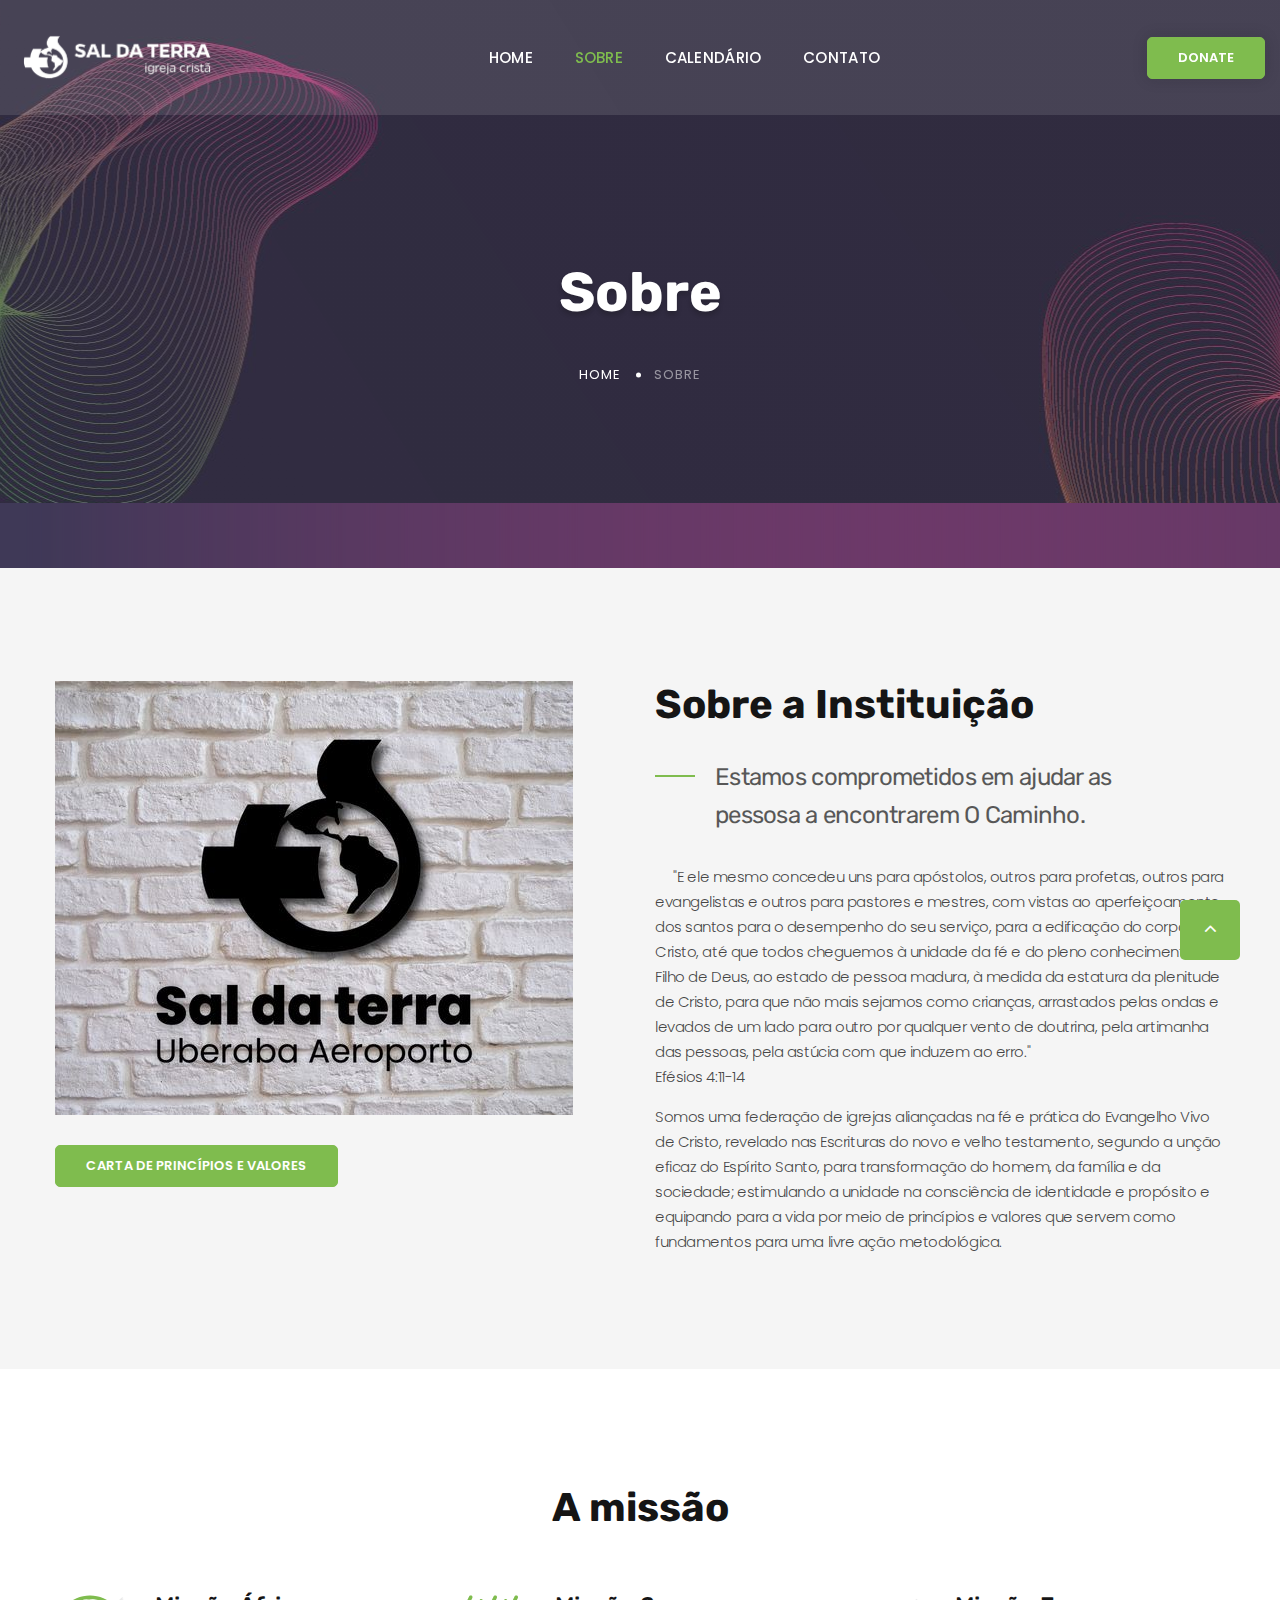
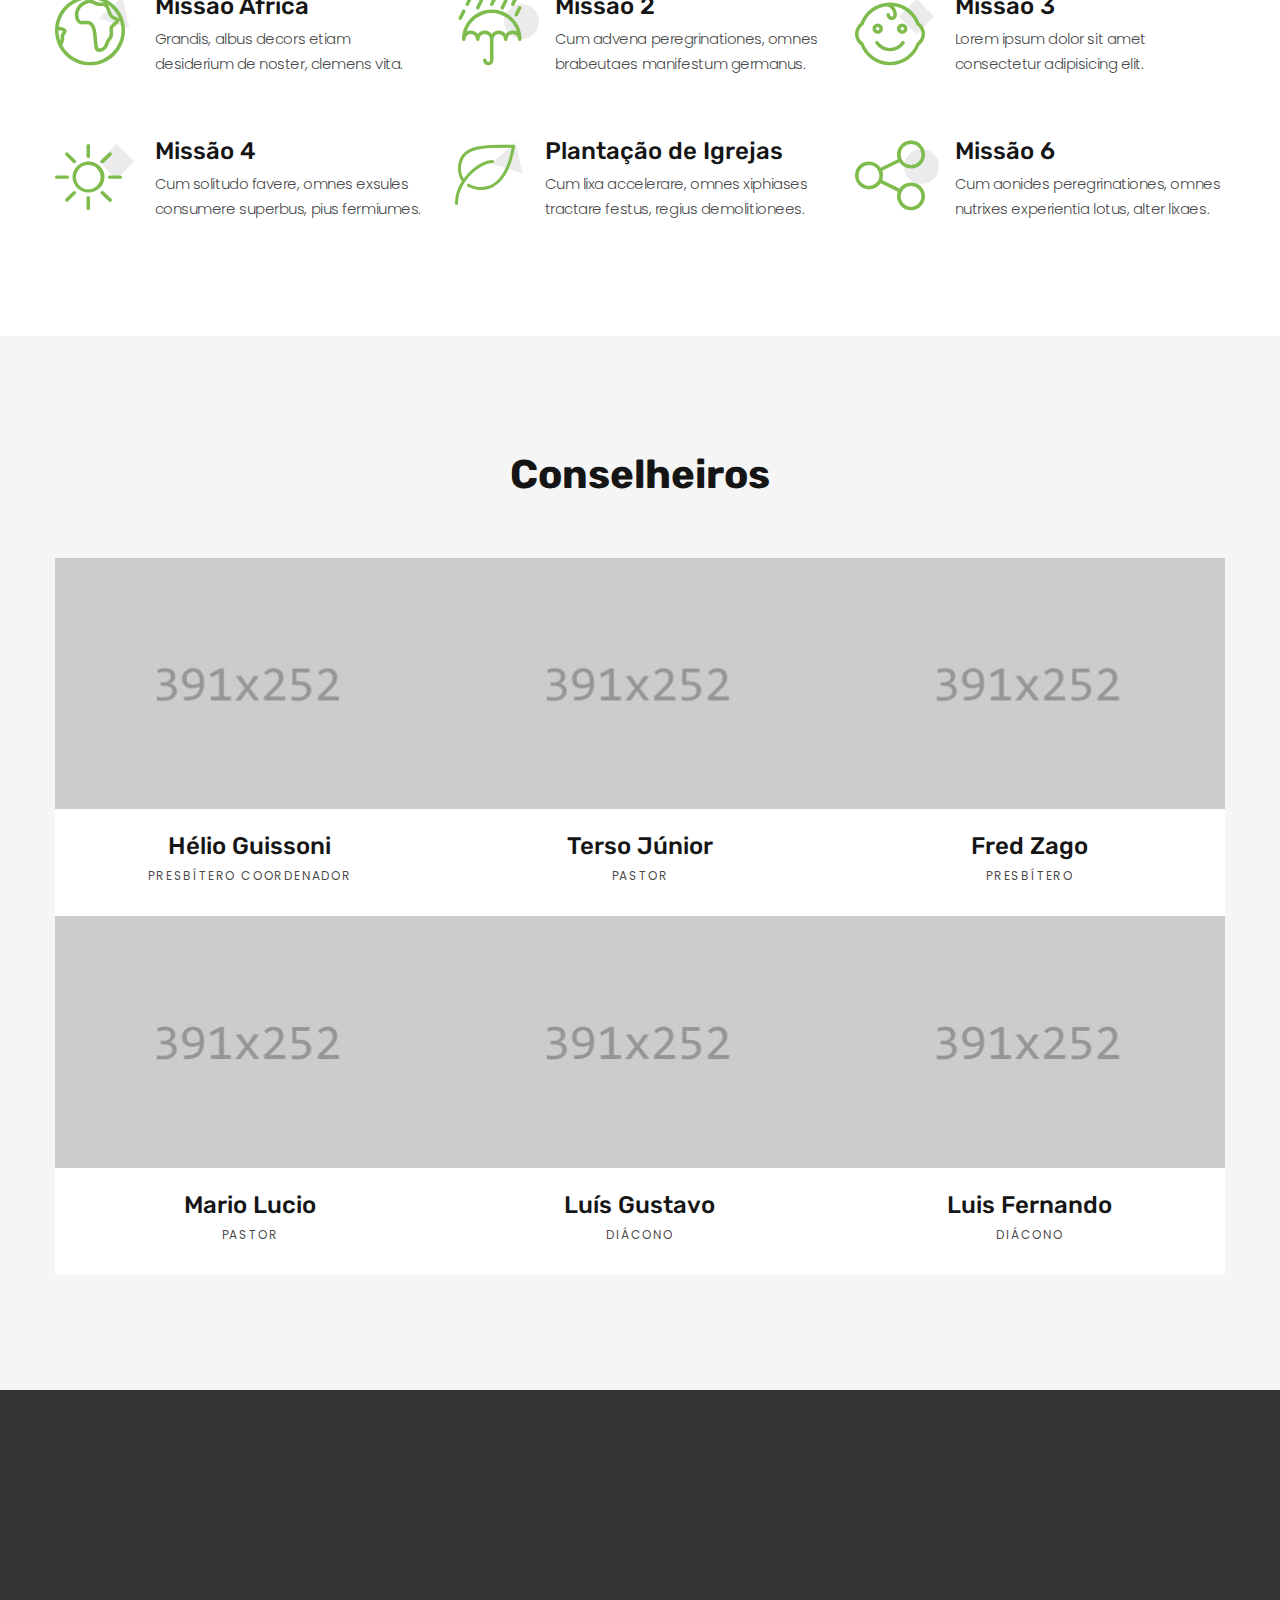
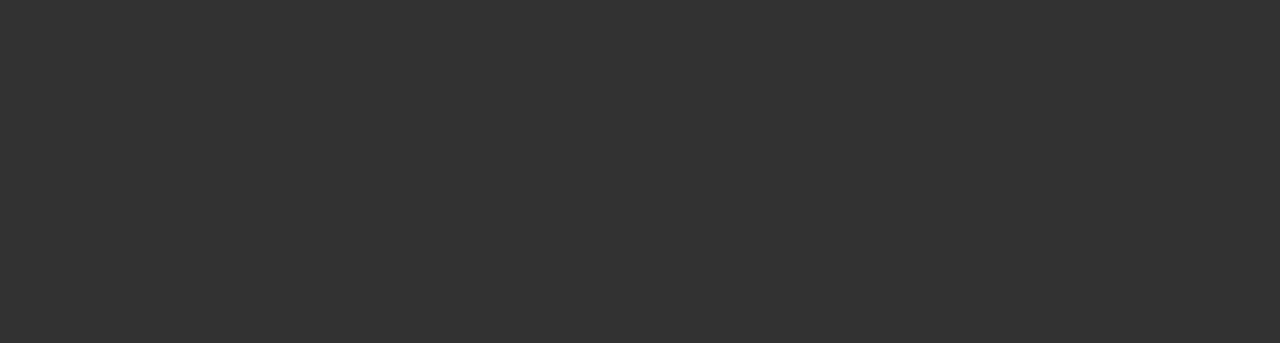
==== about-us.html @ 36009e5c "ajustes pequenos" ====
<!DOCTYPE html>
<html class="wide wow-animation" lang="en">

<head>
  <title>Sobre</title>
  <meta charset="utf-8">
  <meta name="viewport" content="width=device-width, height=device-height, initial-scale=1.0">
  <meta http-equiv="X-UA-Compatible" content="IE=edge">
  <link rel="icon" href="images/favicon.png" type="image/x-icon">
  <link rel="stylesheet" type="text/css"
    href="//fonts.googleapis.com/css?family=Poppins:300,300i,400,500,600,700,800,900,900i%7CRoboto:400%7CRubik:100,400,700">
  <link rel="stylesheet" href="css/bootstrap.css">
  <link rel="stylesheet" href="css/fonts.css">
  <link rel="stylesheet" href="css/style.css">
  <style>
    .ie-panel {
      display: none;
      background: #212121;
      padding: 10px 0;
      box-shadow: 3px 3px 5px 0 rgba(0, 0, 0, .3);
      clear: both;
      text-align: center;
      position: relative;
      z-index: 1;
    }

    html.ie-10 .ie-panel,
    html.lt-ie-10 .ie-panel {
      display: block;
    }
  </style>
</head>

<body>
  <div class="ie-panel"><a href="http://windows.microsoft.com/en-US/internet-explorer/"><img
        src="images/ie8-panel/warning_bar_0000_us.jpg" height="42" width="820"
        alt="You are using an outdated browser. For a faster, safer browsing experience, upgrade for free today."></a>
  </div>
  <div class="preloader">
    <div class="preloader-body">
      <div class="cssload-container">
        <div class="cssload-speeding-wheel"></div>
      </div>
      <p>Loading...</p>
    </div>
  </div>
  <div class="page">
    <!-- Page Header-->
    <header class="section page-header">
      <!-- RD Navbar-->
      <div class="rd-navbar-wrap">
        <nav class="rd-navbar rd-navbar-classic" data-layout="rd-navbar-fixed" data-sm-layout="rd-navbar-fixed"
          data-md-layout="rd-navbar-fixed" data-md-device-layout="rd-navbar-fixed" data-lg-layout="rd-navbar-static"
          data-lg-device-layout="rd-navbar-static" data-xl-layout="rd-navbar-static"
          data-xl-device-layout="rd-navbar-static" data-xxl-layout="rd-navbar-static"
          data-xxl-device-layout="rd-navbar-static" data-lg-stick-up-offset="46px" data-xl-stick-up-offset="46px"
          data-xxl-stick-up-offset="46px" data-lg-stick-up="true" data-xl-stick-up="true" data-xxl-stick-up="true">
          <div class="rd-navbar-main-outer">
            <div class="rd-navbar-main">
              <!-- RD Navbar Panel-->
              <div class="rd-navbar-panel">
                <!-- RD Navbar Toggle-->
                <button class="rd-navbar-toggle" data-rd-navbar-toggle=".rd-navbar-nav-wrap"><span></span></button>
                <!-- RD Navbar Brand-->
                <div class="rd-navbar-brand"><a href="index.html"><img class="brand-logo-light"
                      src="images/logo-inverse-415x103.png" alt="" width="207" height="51" /></a></div>
              </div>
              <div class="rd-navbar-main-element">
                <div class="rd-navbar-nav-wrap">
                  <!-- RD Navbar Nav-->
                  <ul class="rd-navbar-nav">
                    <li class="rd-nav-item"><a class="rd-nav-link" href="index.html">Home</a>
                    </li>
                    <li class="rd-nav-item active"><a class="rd-nav-link" href="about-us.html">Sobre</a>
                    </li>
                    <li class="rd-nav-item"><a class="rd-nav-link" href="calendario.html">Calendário</a>
                    </li>
                    <li class="rd-nav-item"><a class="rd-nav-link" href="contacts.html">Contato</a>
                    </li>
                  </ul><a class="button button-primary button-sm" href="#">Donate</a>
                </div>
              </div><a class="button button-primary button-sm" href="#">Donate</a>
            </div>
          </div>
        </nav>
      </div>
    </header>
    <section class="parallax-container" data-parallax-img="images/bg-breadcrumbs-about.jpg">
      <div class="parallax-content breadcrumbs-custom context-dark">
        <div class="container">
          <div class="row justify-content-center">
            <div class="col-12 col-lg-9">
              <h2 class="breadcrumbs-custom-title">Sobre</h2>
              <ul class="breadcrumbs-custom-path">
                <li><a href="index.html">Home</a></li>
                <li class="active">Sobre</li>
              </ul>
            </div>
          </div>
        </div>
      </div>
    </section>
    <section class="section section-lg bg-gray-1 bg-gray-1-decor">
      <div class="container">
        <div class="row row-50">
          <div class="col-lg-6 pr-xl-5"><img src="images/about-us-1-518x430.jpg" alt="" width="518" height="430" />

            <a class="button button-primary button-sm" href="https://saldaterra.org.br/wp-content/uploads/2018/01/CPV_2012-1.pdf" target="_blank">Carta de Princípios e Valores</a>

          </div>
          <div class="col-lg-6">
            <h3>Sobre a Instituição</h3>
            <div class="text-with-divider">
              <div class="divider"></div>
              <h4 class="text-opacity-70">Estamos comprometidos em ajudar as pessosa a encontrarem O Caminho.</h4>
            </div>
            <p>&nbsp;&nbsp;&nbsp;&nbsp;&nbsp;"E ele mesmo concedeu uns para apóstolos, outros para profetas, outros para evangelistas e outros para
              pastores e mestres,
              com vistas ao aperfeiçoamento dos santos para o desempenho do seu serviço, para a edificação do corpo de
              Cristo,
              até que todos cheguemos à unidade da fé e do pleno conhecimento do Filho de Deus, ao estado de pessoa
              madura, à medida da estatura da plenitude de Cristo,
              para que não mais sejamos como crianças, arrastados pelas ondas e levados de um lado para outro por
              qualquer vento de doutrina, pela artimanha das pessoas, pela astúcia com que induzem ao erro."
              <br> Efésios 4:11-14
            </p>

            <p>Somos uma federação de igrejas aliançadas na fé e prática do Evangelho Vivo de Cristo, revelado nas
              Escrituras do novo e velho testamento, segundo a unção eficaz do Espírito Santo, para transformação do
              homem, da família e da sociedade; estimulando a unidade na consciência de identidade e propósito e
              equipando para a vida por meio de princípios e valores que servem como fundamentos para uma livre ação
              metodológica.</p>
          </div>
        </div>
      </div>
    </section>
    <section class="section section-lg bg-default">
      <div class="container">
        <h3 class="text-center">A missão</h3>
        <div class="row row-30 row-md-40 row-xl-60">
          <div class="col-md-6 col-lg-4">
            <div class="box-icon-modern">
              <div class="box-icon-inner decorate-triangle"><span class="icon-xl linearicons-earth icon-primary"></span>
              </div>
              <div class="box-icon-caption">
                <h4><a href="#">Missão África</a></h4>
                <p>Grandis, albus decors etiam desiderium de noster, clemens vita.</p>
              </div>
            </div>
          </div>
          <div class="col-md-6 col-lg-4">
            <div class="box-icon-modern">
              <div class="box-icon-inner decorate-circle"><span
                  class="icon-xl linearicons-umbrella2 icon-primary"></span></div>
              <div class="box-icon-caption">
                <h4><a href="#">Missão 2</a></h4>
                <p>Cum advena peregrinationes, omnes brabeutaes manifestum germanus.</p>
              </div>
            </div>
          </div>
          <div class="col-md-6 col-lg-4">
            <div class="box-icon-modern">
              <div class="box-icon-inner decorate-rectangle"><span
                  class="icon-xl linearicons-baby2 icon-primary"></span></div>
              <div class="box-icon-caption">
                <h4><a href="#">Missão 3</a></h4>
                <p>Lorem ipsum dolor sit amet consectetur adipisicing elit.</p>
              </div>
            </div>
          </div>
          <div class="col-md-6 col-lg-4">
            <div class="box-icon-modern">
              <div class="box-icon-inner decorate-rectangle"><span class="icon-xl linearicons-sun icon-primary"></span>
              </div>
              <div class="box-icon-caption">
                <h4><a href="#">Missão 4</a></h4>
                <p>Cum solitudo favere, omnes exsules consumere superbus, pius fermiumes.</p>
              </div>
            </div>
          </div>
          <div class="col-md-6 col-lg-4">
            <div class="box-icon-modern">
              <div class="box-icon-inner decorate-triangle"><span
                  class="icon-xl linearicons-leaf icon-primary icon-xl-min"></span></div>
              <div class="box-icon-caption">
                <h4><a href="#">Plantação de Igrejas</a></h4>
                <p>Cum lixa accelerare, omnes xiphiases tractare festus, regius demolitionees.</p>
              </div>
            </div>
          </div>
          <div class="col-md-6 col-lg-4">
            <div class="box-icon-modern">
              <div class="box-icon-inner decorate-circle"><span class="icon-xl linearicons-share2 icon-primary"></span>
              </div>
              <div class="box-icon-caption">
                <h4><a href="#">Missão 6</a></h4>
                <p>Cum aonides peregrinationes, omnes nutrixes experientia lotus, alter lixaes.</p>
              </div>
            </div>
          </div>
        </div>
      </div>
    </section>
    <section class="section section-lg bg-gray-1">
      <div class="container">
        <h3 class="text-center">Conselheiros</h3>
        <div class="row no-gutters">
          <div class="col-md-6 col-lg-4">
            <div class="team-classic">
              <div class="team-classic-figure"><img src="images/team-classic-1-390x252.jpg" alt="" width="390"
                  height="252" />
                <ul class="team-classic-soc-list">
                  <li><a class="icon icon-md fa-facebook" href="#"></a></li>
                  <li><a class="icon icon-md fa-instagram" href="#"></a></li>
                  <li><a class="icon icon-md fa-twitter" href="#"></a></li>
                </ul>
              </div>
              <div class="team-classic-caption">
                <h4><a class="team-name" href="#">Hélio Guissoni</a></h4>
                <p>Presbítero Coordenador</p>
              </div>
            </div>
          </div>
          <div class="col-md-6 col-lg-4">
            <div class="team-classic">
              <div class="team-classic-figure"><img src="images/team-classic-2-390x252.jpg" alt="" width="390"
                  height="252" />
                <ul class="team-classic-soc-list">
                  <li><a class="icon icon-md fa-facebook" href="#"></a></li>
                  <li><a class="icon icon-md fa-instagram" href="#"></a></li>
                  <li><a class="icon icon-md fa-twitter" href="#"></a></li>
                </ul>
              </div>
              <div class="team-classic-caption">
                <h4><a class="team-name" href="#">Terso Júnior</a></h4>
                <p>Pastor</p>
              </div>
            </div>
          </div>
          <div class="col-md-6 col-lg-4">
            <div class="team-classic">
              <div class="team-classic-figure"><img src="images/team-classic-3-390x252.jpg" alt="" width="390"
                  height="252" />
                <ul class="team-classic-soc-list">
                  <li><a class="icon icon-md fa-facebook" href="#"></a></li>
                  <li><a class="icon icon-md fa-instagram" href="#"></a></li>
                  <li><a class="icon icon-md fa-twitter" href="#"></a></li>
                </ul>
              </div>
              <div class="team-classic-caption">
                <h4><a class="team-name" href="#">Fred Zago</a></h4>
                <p>Presbítero</p>
              </div>
            </div>
          </div>
          <div class="col-md-6 col-lg-4">
            <div class="team-classic">
              <div class="team-classic-figure"><img src="images/team-classic-4-390x252.jpg" alt="" width="390"
                  height="252" />
                <ul class="team-classic-soc-list">
                  <li><a class="icon icon-md fa-facebook" href="#"></a></li>
                  <li><a class="icon icon-md fa-instagram" href="#"></a></li>
                  <li><a class="icon icon-md fa-twitter" href="#"></a></li>
                </ul>
              </div>
              <div class="team-classic-caption">
                <h4><a class="team-name" href="#">Mario Lucio</a></h4>
                <p>Pastor</p>
              </div>
            </div>
          </div>
          <div class="col-md-6 col-lg-4">
            <div class="team-classic">
              <div class="team-classic-figure"><img src="images/team-classic-5-390x252.jpg" alt="" width="390"
                  height="252" />
                <ul class="team-classic-soc-list">
                  <li><a class="icon icon-md fa-facebook" href="#"></a></li>
                  <li><a class="icon icon-md fa-instagram" href="#"></a></li>
                  <li><a class="icon icon-md fa-twitter" href="#"></a></li>
                </ul>
              </div>
              <div class="team-classic-caption">
                <h4><a class="team-name" href="#">Luís Gustavo</a></h4>
                <p>Diácono</p>
              </div>
            </div>
          </div>
          <div class="col-md-6 col-lg-4">
            <div class="team-classic">
              <div class="team-classic-figure"><img src="images/team-classic-6-390x252.jpg" alt="" width="390"
                  height="252" />
                <ul class="team-classic-soc-list">
                  <li><a class="icon icon-md fa-facebook" href="#"></a></li>
                  <li><a class="icon icon-md fa-instagram" href="#"></a></li>
                  <li><a class="icon icon-md fa-twitter" href="#"></a></li>
                </ul>
              </div>
              <div class="team-classic-caption">
                <h4><a class="team-name" href="#">Luis Fernando</a></h4>
                <p>Diácono</p>
              </div>
            </div>
          </div>
        </div>
      </div>
    </section>
    <footer class="section footer-minimal context-dark">
      <div class="container wow-outer">
        <div class="wow fadeIn">
          <div class="row row-50 row-lg-60">
            <div class="col-12"><a href="index.html"><img src="images/logo-inverse-415x103.png" alt="" width="207"
                  height="51" /></a></div>
            <div class="col-12">
              <ul class="footer-minimal-nav">
                <li><a href="about-us.html">Sobre</a></li>
                <li><a href="https://saldaterra.org.br/" target="_blank">Ministério</a></li>
                <li><a href="#">Fotos</a></li>
                <li><a href="#">Calendário</a></li>
                <li><a href="contacts.html">Contato</a></li>
              </ul>
            </div>
            <div class="col-12">
              <ul class="social-list">
                <li><a class="icon icon-sm icon-circle icon-circle-md icon-bg-white fa-facebook" href="https://www.facebook.com/saldaterra.uberaba" target="_blank"></a></li>
                <li><a class="icon icon-sm icon-circle icon-circle-md icon-bg-white fa-instagram" href="https://www.instagram.com/saldaterrauberabaaeroporto/" target="_blank"></a></li>
                <li class="social-list-1"><a class="icon icon-sm icon-circle icon-circle-md icon-bg-white fa-twitter" href="#"></a></li>
                <li><a class="icon icon-sm icon-circle icon-circle-md icon-bg-white fa-youtube-play" href="https://www.youtube.com/@ConhecasuaBibliaConhecasuaFe" target="_blank"></a></li>
                <li class="social-list-1"><a class="icon icon-sm icon-circle icon-circle-md icon-bg-white fa-pinterest-p" href="#"></a></li>
              </ul>
            </div>
          </div>
          <p class="rights"><span>&copy;&nbsp;</span><span
              class="copyright-year"></span><span>&nbsp;</span><span>Helper</span><span>.&nbsp;</span><span>All Rights
              Reserved.</span><span>&nbsp;</span>Design&nbsp;by&nbsp;<a href="https://www.templatemonster.com/"
              target="_blank">Templatemonster</a></p>
        </div>
      </div>
    </footer>
  </div>
  <div class="snackbars" id="form-output-global"></div>
  <script src="js/core.min.js"></script>
  <script src="js/script.js"></script>
</body>

</html>
---- css/fonts.css ----
/*
* Fonts
*//*
* Font Awesome Icons 4.7.0
*/@font-face {	font-family: 'FontAwesome';	src: url("../fonts/fontawesome-webfont.eot?v=4.7.0");	src: url("../fonts/fontawesome-webfont.eot?#iefix&v=4.7.0") format("embedded-opentype"), url("../fonts/fontawesome-webfont.woff2?v=4.7.0") format("woff2"), url("../fonts/fontawesome-webfont.woff?v=4.7.0") format("woff"), url("../fonts/fontawesome-webfont.ttf?v=4.7.0") format("truetype"), url("../fonts/fontawesome-webfont.svg?v=4.7.0#fontawesomeregular") format("svg");	font-weight: normal;	font-style: normal;}.fa {	display: inline-block;	font-family: 'FontAwesome';	font-size: inherit;	text-rendering: auto;	-webkit-font-smoothing: antialiased;	-moz-osx-font-smoothing: grayscale;}[class*='fa-']:before {	font-weight: 400;	font-family: 'FontAwesome';}/* makes the font 33% larger relative to the icon container */.fa-lg {	font-size: 1.33333333em;	line-height: 0.75em;	vertical-align: -15%;}.fa-2x {	font-size: 2em;}.fa-3x {	font-size: 3em;}.fa-4x {	font-size: 4em;}.fa-5x {	font-size: 5em;}.fa-fw {	width: 1.28571429em;	text-align: center;}.fa-ul {	padding-left: 0;	margin-left: 2.14285714em;	list-style-type: none;}.fa-ul > li {	position: relative;}.fa-li {	position: absolute;	left: -2.14285714em;	width: 2.14285714em;	top: 0.14285714em;	text-align: center;}.fa-li.fa-lg {	left: -1.85714286em;}.fa-border {	padding: .2em .25em .15em;	border: solid 0.08em #eeeeee;	border-radius: .1em;}.fa-pull-left {	float: left;}.fa-pull-right {	float: right;}.fa.fa-pull-left {	margin-right: .3em;}.fa.fa-pull-right {	margin-left: .3em;}/* Deprecated as of 4.4.0 */.pull-right {	float: right;}.pull-left {	float: left;}.fa.pull-left {	margin-right: .3em;}.fa.pull-right {	margin-left: .3em;}.fa-spin {	-webkit-animation: fa-spin 2s infinite linear;	animation: fa-spin 2s infinite linear;}.fa-pulse {	-webkit-animation: fa-spin 1s infinite steps(8);	animation: fa-spin 1s infinite steps(8);}@-webkit-keyframes fa-spin {	0% {		-webkit-transform: rotate(0deg);		transform: rotate(0deg);	}	100% {		-webkit-transform: rotate(359deg);		transform: rotate(359deg);	}}@keyframes fa-spin {	0% {		-webkit-transform: rotate(0deg);		transform: rotate(0deg);	}	100% {		-webkit-transform: rotate(359deg);		transform: rotate(359deg);	}}.fa-rotate-90 {	-ms-filter: "progid:DXImageTransform.Microsoft.BasicImage(rotation=1)";	-webkit-transform: rotate(90deg);	-ms-transform: rotate(90deg);	transform: rotate(90deg);}.fa-rotate-180 {	-ms-filter: "progid:DXImageTransform.Microsoft.BasicImage(rotation=2)";	-webkit-transform: rotate(180deg);	-ms-transform: rotate(180deg);	transform: rotate(180deg);}.fa-rotate-270 {	-ms-filter: "progid:DXImageTransform.Microsoft.BasicImage(rotation=3)";	-webkit-transform: rotate(270deg);	-ms-transform: rotate(270deg);	transform: rotate(270deg);}.fa-flip-horizontal {	-ms-filter: "progid:DXImageTransform.Microsoft.BasicImage(rotation=0, mirror=1)";	-webkit-transform: scale(-1, 1);	-ms-transform: scale(-1, 1);	transform: scale(-1, 1);}.fa-flip-vertical {	-ms-filter: "progid:DXImageTransform.Microsoft.BasicImage(rotation=2, mirror=1)";	-webkit-transform: scale(1, -1);	-ms-transform: scale(1, -1);	transform: scale(1, -1);}:root .fa-rotate-90,:root .fa-rotate-180,:root .fa-rotate-270,:root .fa-flip-horizontal,:root .fa-flip-vertical {	filter: none;}.fa-stack {	position: relative;	display: inline-block;	width: 2em;	height: 2em;	line-height: 2em;	vertical-align: middle;}.fa-stack-1x,.fa-stack-2x {	position: absolute;	left: 0;	width: 100%;	text-align: center;}.fa-stack-1x {	line-height: inherit;}.fa-stack-2x {	font-size: 2em;}.fa-inverse {	color: #ffffff;}/* Font Awesome uses the Unicode Private Use Area (PUA) to ensure screen
   readers do not read off random characters that represent icons */.fa-glass:before {	content: "\f000";}.fa-music:before {	content: "\f001";}.fa-search:before {	content: "\f002";}.fa-envelope-o:before {	content: "\f003";}.fa-heart:before {	content: "\f004";}.fa-star:before {	content: "\f005";}.fa-star-o:before {	content: "\f006";}.fa-user:before {	content: "\f007";}.fa-film:before {	content: "\f008";}.fa-th-large:before {	content: "\f009";}.fa-th:before {	content: "\f00a";}.fa-th-list:before {	content: "\f00b";}.fa-check:before {	content: "\f00c";}.fa-remove:before,.fa-close:before,.fa-times:before {	content: "\f00d";}.fa-search-plus:before {	content: "\f00e";}.fa-search-minus:before {	content: "\f010";}.fa-power-off:before {	content: "\f011";}.fa-signal:before {	content: "\f012";}.fa-gear:before,.fa-cog:before {	content: "\f013";}.fa-trash-o:before {	content: "\f014";}.fa-home:before {	content: "\f015";}.fa-file-o:before {	content: "\f016";}.fa-clock-o:before {	content: "\f017";}.fa-road:before {	content: "\f018";}.fa-download:before {	content: "\f019";}.fa-arrow-circle-o-down:before {	content: "\f01a";}.fa-arrow-circle-o-up:before {	content: "\f01b";}.fa-inbox:before {	content: "\f01c";}.fa-play-circle-o:before {	content: "\f01d";}.fa-rotate-right:before,.fa-repeat:before {	content: "\f01e";}.fa-refresh:before {	content: "\f021";}.fa-list-alt:before {	content: "\f022";}.fa-lock:before {	content: "\f023";}.fa-flag:before {	content: "\f024";}.fa-headphones:before {	content: "\f025";}.fa-volume-off:before {	content: "\f026";}.fa-volume-down:before {	content: "\f027";}.fa-volume-up:before {	content: "\f028";}.fa-qrcode:before {	content: "\f029";}.fa-barcode:before {	content: "\f02a";}.fa-tag:before {	content: "\f02b";}.fa-tags:before {	content: "\f02c";}.fa-book:before {	content: "\f02d";}.fa-bookmark:before {	content: "\f02e";}.fa-print:before {	content: "\f02f";}.fa-camera:before {	content: "\f030";}.fa-font:before {	content: "\f031";}.fa-bold:before {	content: "\f032";}.fa-italic:before {	content: "\f033";}.fa-text-height:before {	content: "\f034";}.fa-text-width:before {	content: "\f035";}.fa-align-left:before {	content: "\f036";}.fa-align-center:before {	content: "\f037";}.fa-align-right:before {	content: "\f038";}.fa-align-justify:before {	content: "\f039";}.fa-list:before {	content: "\f03a";}.fa-dedent:before,.fa-outdent:before {	content: "\f03b";}.fa-indent:before {	content: "\f03c";}.fa-video-camera:before {	content: "\f03d";}.fa-photo:before,.fa-image:before,.fa-picture-o:before {	content: "\f03e";}.fa-pencil:before {	content: "\f040";}.fa-map-marker:before {	content: "\f041";}.fa-adjust:before {	content: "\f042";}.fa-tint:before {	content: "\f043";}.fa-edit:before,.fa-pencil-square-o:before {	content: "\f044";}.fa-share-square-o:before {	content: "\f045";}.fa-check-square-o:before {	content: "\f046";}.fa-arrows:before {	content: "\f047";}.fa-step-backward:before {	content: "\f048";}.fa-fast-backward:before {	content: "\f049";}.fa-backward:before {	content: "\f04a";}.fa-play:before {	content: "\f04b";}.fa-pause:before {	content: "\f04c";}.fa-stop:before {	content: "\f04d";}.fa-forward:before {	content: "\f04e";}.fa-fast-forward:before {	content: "\f050";}.fa-step-forward:before {	content: "\f051";}.fa-eject:before {	content: "\f052";}.fa-chevron-left:before {	content: "\f053";}.fa-chevron-right:before {	content: "\f054";}.fa-plus-circle:before {	content: "\f055";}.fa-minus-circle:before {	content: "\f056";}.fa-times-circle:before {	content: "\f057";}.fa-check-circle:before {	content: "\f058";}.fa-question-circle:before {	content: "\f059";}.fa-info-circle:before {	content: "\f05a";}.fa-crosshairs:before {	content: "\f05b";}.fa-times-circle-o:before {	content: "\f05c";}.fa-check-circle-o:before {	content: "\f05d";}.fa-ban:before {	content: "\f05e";}.fa-arrow-left:before {	content: "\f060";}.fa-arrow-right:before {	content: "\f061";}.fa-arrow-up:before {	content: "\f062";}.fa-arrow-down:before {	content: "\f063";}.fa-mail-forward:before,.fa-share:before {	content: "\f064";}.fa-expand:before {	content: "\f065";}.fa-compress:before {	content: "\f066";}.fa-plus:before {	content: "\f067";}.fa-minus:before {	content: "\f068";}.fa-asterisk:before {	content: "\f069";}.fa-exclamation-circle:before {	content: "\f06a";}.fa-gift:before {	content: "\f06b";}.fa-leaf:before {	content: "\f06c";}.fa-fire:before {	content: "\f06d";}.fa-eye:before {	content: "\f06e";}.fa-eye-slash:before {	content: "\f070";}.fa-warning:before,.fa-exclamation-triangle:before {	content: "\f071";}.fa-plane:before {	content: "\f072";}.fa-calendar:before {	content: "\f073";}.fa-random:before {	content: "\f074";}.fa-comment:before {	content: "\f075";}.fa-magnet:before {	content: "\f076";}.fa-chevron-up:before {	content: "\f077";}.fa-chevron-down:before {	content: "\f078";}.fa-retweet:before {	content: "\f079";}.fa-shopping-cart:before {	content: "\f07a";}.fa-folder:before {	content: "\f07b";}.fa-folder-open:before {	content: "\f07c";}.fa-arrows-v:before {	content: "\f07d";}.fa-arrows-h:before {	content: "\f07e";}.fa-bar-chart-o:before,.fa-bar-chart:before {	content: "\f080";}.fa-twitter-square:before {	content: "\f081";}.fa-facebook-square:before {	content: "\f082";}.fa-camera-retro:before {	content: "\f083";}.fa-key:before {	content: "\f084";}.fa-gears:before,.fa-cogs:before {	content: "\f085";}.fa-comments:before {	content: "\f086";}.fa-thumbs-o-up:before {	content: "\f087";}.fa-thumbs-o-down:before {	content: "\f088";}.fa-star-half:before {	content: "\f089";}.fa-heart-o:before {	content: "\f08a";}.fa-sign-out:before {	content: "\f08b";}.fa-linkedin-square:before {	content: "\f08c";}.fa-thumb-tack:before {	content: "\f08d";}.fa-external-link:before {	content: "\f08e";}.fa-sign-in:before {	content: "\f090";}.fa-trophy:before {	content: "\f091";}.fa-github-square:before {	content: "\f092";}.fa-upload:before {	content: "\f093";}.fa-lemon-o:before {	content: "\f094";}.fa-phone:before {	content: "\f095";}.fa-square-o:before {	content: "\f096";}.fa-bookmark-o:before {	content: "\f097";}.fa-phone-square:before {	content: "\f098";}.fa-twitter:before {	content: "\f099";}.fa-facebook-f:before,.fa-facebook:before {	content: "\f09a";}.fa-github:before {	content: "\f09b";}.fa-unlock:before {	content: "\f09c";}.fa-credit-card:before {	content: "\f09d";}.fa-feed:before,.fa-rss:before {	content: "\f09e";}.fa-hdd-o:before {	content: "\f0a0";}.fa-bullhorn:before {	content: "\f0a1";}.fa-bell:before {	content: "\f0f3";}.fa-certificate:before {	content: "\f0a3";}.fa-hand-o-right:before {	content: "\f0a4";}.fa-hand-o-left:before {	content: "\f0a5";}.fa-hand-o-up:before {	content: "\f0a6";}.fa-hand-o-down:before {	content: "\f0a7";}.fa-arrow-circle-left:before {	content: "\f0a8";}.fa-arrow-circle-right:before {	content: "\f0a9";}.fa-arrow-circle-up:before {	content: "\f0aa";}.fa-arrow-circle-down:before {	content: "\f0ab";}.fa-globe:before {	content: "\f0ac";}.fa-wrench:before {	content: "\f0ad";}.fa-tasks:before {	content: "\f0ae";}.fa-filter:before {	content: "\f0b0";}.fa-briefcase:before {	content: "\f0b1";}.fa-arrows-alt:before {	content: "\f0b2";}.fa-group:before,.fa-users:before {	content: "\f0c0";}.fa-chain:before,.fa-link:before {	content: "\f0c1";}.fa-cloud:before {	content: "\f0c2";}.fa-flask:before {	content: "\f0c3";}.fa-cut:before,.fa-scissors:before {	content: "\f0c4";}.fa-copy:before,.fa-files-o:before {	content: "\f0c5";}.fa-paperclip:before {	content: "\f0c6";}.fa-save:before,.fa-floppy-o:before {	content: "\f0c7";}.fa-square:before {	content: "\f0c8";}.fa-navicon:before,.fa-reorder:before,.fa-bars:before {	content: "\f0c9";}.fa-list-ul:before {	content: "\f0ca";}.fa-list-ol:before {	content: "\f0cb";}.fa-strikethrough:before {	content: "\f0cc";}.fa-underline:before {	content: "\f0cd";}.fa-table:before {	content: "\f0ce";}.fa-magic:before {	content: "\f0d0";}.fa-truck:before {	content: "\f0d1";}.fa-pinterest:before {	content: "\f0d2";}.fa-pinterest-square:before {	content: "\f0d3";}.fa-google-plus-square:before {	content: "\f0d4";}.fa-google-plus:before {	content: "\f0d5";}.fa-money:before {	content: "\f0d6";}.fa-caret-down:before {	content: "\f0d7";}.fa-caret-up:before {	content: "\f0d8";}.fa-caret-left:before {	content: "\f0d9";}.fa-caret-right:before {	content: "\f0da";}.fa-columns:before {	content: "\f0db";}.fa-unsorted:before,.fa-sort:before {	content: "\f0dc";}.fa-sort-down:before,.fa-sort-desc:before {	content: "\f0dd";}.fa-sort-up:before,.fa-sort-asc:before {	content: "\f0de";}.fa-envelope:before {	content: "\f0e0";}.fa-linkedin:before {	content: "\f0e1";}.fa-rotate-left:before,.fa-undo:before {	content: "\f0e2";}.fa-legal:before,.fa-gavel:before {	content: "\f0e3";}.fa-dashboard:before,.fa-tachometer:before {	content: "\f0e4";}.fa-comment-o:before {	content: "\f0e5";}.fa-comments-o:before {	content: "\f0e6";}.fa-flash:before,.fa-bolt:before {	content: "\f0e7";}.fa-sitemap:before {	content: "\f0e8";}.fa-umbrella:before {	content: "\f0e9";}.fa-paste:before,.fa-clipboard:before {	content: "\f0ea";}.fa-lightbulb-o:before {	content: "\f0eb";}.fa-exchange:before {	content: "\f0ec";}.fa-cloud-download:before {	content: "\f0ed";}.fa-cloud-upload:before {	content: "\f0ee";}.fa-user-md:before {	content: "\f0f0";}.fa-stethoscope:before {	content: "\f0f1";}.fa-suitcase:before {	content: "\f0f2";}.fa-bell-o:before {	content: "\f0a2";}.fa-coffee:before {	content: "\f0f4";}.fa-cutlery:before {	content: "\f0f5";}.fa-file-text-o:before {	content: "\f0f6";}.fa-building-o:before {	content: "\f0f7";}.fa-hospital-o:before {	content: "\f0f8";}.fa-ambulance:before {	content: "\f0f9";}.fa-medkit:before {	content: "\f0fa";}.fa-fighter-jet:before {	content: "\f0fb";}.fa-beer:before {	content: "\f0fc";}.fa-h-square:before {	content: "\f0fd";}.fa-plus-square:before {	content: "\f0fe";}.fa-angle-double-left:before {	content: "\f100";}.fa-angle-double-right:before {	content: "\f101";}.fa-angle-double-up:before {	content: "\f102";}.fa-angle-double-down:before {	content: "\f103";}.fa-angle-left:before {	content: "\f104";}.fa-angle-right:before {	content: "\f105";}.fa-angle-up:before {	content: "\f106";}.fa-angle-down:before {	content: "\f107";}.fa-desktop:before {	content: "\f108";}.fa-laptop:before {	content: "\f109";}.fa-tablet:before {	content: "\f10a";}.fa-mobile-phone:before,.fa-mobile:before {	content: "\f10b";}.fa-circle-o:before {	content: "\f10c";}.fa-quote-left:before {	content: "\f10d";}.fa-quote-right:before {	content: "\f10e";}.fa-spinner:before {	content: "\f110";}.fa-circle:before {	content: "\f111";}.fa-mail-reply:before,.fa-reply:before {	content: "\f112";}.fa-github-alt:before {	content: "\f113";}.fa-folder-o:before {	content: "\f114";}.fa-folder-open-o:before {	content: "\f115";}.fa-smile-o:before {	content: "\f118";}.fa-frown-o:before {	content: "\f119";}.fa-meh-o:before {	content: "\f11a";}.fa-gamepad:before {	content: "\f11b";}.fa-keyboard-o:before {	content: "\f11c";}.fa-flag-o:before {	content: "\f11d";}.fa-flag-checkered:before {	content: "\f11e";}.fa-terminal:before {	content: "\f120";}.fa-code:before {	content: "\f121";}.fa-mail-reply-all:before,.fa-reply-all:before {	content: "\f122";}.fa-star-half-empty:before,.fa-star-half-full:before,.fa-star-half-o:before {	content: "\f123";}.fa-location-arrow:before {	content: "\f124";}.fa-crop:before {	content: "\f125";}.fa-code-fork:before {	content: "\f126";}.fa-unlink:before,.fa-chain-broken:before {	content: "\f127";}.fa-question:before {	content: "\f128";}.fa-info:before {	content: "\f129";}.fa-exclamation:before {	content: "\f12a";}.fa-superscript:before {	content: "\f12b";}.fa-subscript:before {	content: "\f12c";}.fa-eraser:before {	content: "\f12d";}.fa-puzzle-piece:before {	content: "\f12e";}.fa-microphone:before {	content: "\f130";}.fa-microphone-slash:before {	content: "\f131";}.fa-shield:before {	content: "\f132";}.fa-calendar-o:before {	content: "\f133";}.fa-fire-extinguisher:before {	content: "\f134";}.fa-rocket:before {	content: "\f135";}.fa-maxcdn:before {	content: "\f136";}.fa-chevron-circle-left:before {	content: "\f137";}.fa-chevron-circle-right:before {	content: "\f138";}.fa-chevron-circle-up:before {	content: "\f139";}.fa-chevron-circle-down:before {	content: "\f13a";}.fa-html5:before {	content: "\f13b";}.fa-css3:before {	content: "\f13c";}.fa-anchor:before {	content: "\f13d";}.fa-unlock-alt:before {	content: "\f13e";}.fa-bullseye:before {	content: "\f140";}.fa-ellipsis-h:before {	content: "\f141";}.fa-ellipsis-v:before {	content: "\f142";}.fa-rss-square:before {	content: "\f143";}.fa-play-circle:before {	content: "\f144";}.fa-ticket:before {	content: "\f145";}.fa-minus-square:before {	content: "\f146";}.fa-minus-square-o:before {	content: "\f147";}.fa-level-up:before {	content: "\f148";}.fa-level-down:before {	content: "\f149";}.fa-check-square:before {	content: "\f14a";}.fa-pencil-square:before {	content: "\f14b";}.fa-external-link-square:before {	content: "\f14c";}.fa-share-square:before {	content: "\f14d";}.fa-compass:before {	content: "\f14e";}.fa-toggle-down:before,.fa-caret-square-o-down:before {	content: "\f150";}.fa-toggle-up:before,.fa-caret-square-o-up:before {	content: "\f151";}.fa-toggle-right:before,.fa-caret-square-o-right:before {	content: "\f152";}.fa-euro:before,.fa-eur:before {	content: "\f153";}.fa-gbp:before {	content: "\f154";}.fa-dollar:before,.fa-usd:before {	content: "\f155";}.fa-rupee:before,.fa-inr:before {	content: "\f156";}.fa-cny:before,.fa-rmb:before,.fa-yen:before,.fa-jpy:before {	content: "\f157";}.fa-ruble:before,.fa-rouble:before,.fa-rub:before {	content: "\f158";}.fa-won:before,.fa-krw:before {	content: "\f159";}.fa-bitcoin:before,.fa-btc:before {	content: "\f15a";}.fa-file:before {	content: "\f15b";}.fa-file-text:before {	content: "\f15c";}.fa-sort-alpha-asc:before {	content: "\f15d";}.fa-sort-alpha-desc:before {	content: "\f15e";}.fa-sort-amount-asc:before {	content: "\f160";}.fa-sort-amount-desc:before {	content: "\f161";}.fa-sort-numeric-asc:before {	content: "\f162";}.fa-sort-numeric-desc:before {	content: "\f163";}.fa-thumbs-up:before {	content: "\f164";}.fa-thumbs-down:before {	content: "\f165";}.fa-youtube-square:before {	content: "\f166";}.fa-youtube:before {	content: "\f167";}.fa-xing:before {	content: "\f168";}.fa-xing-square:before {	content: "\f169";}.fa-youtube-play:before {	content: "\f16a";}.fa-dropbox:before {	content: "\f16b";}.fa-stack-overflow:before {	content: "\f16c";}.fa-instagram:before {	content: "\f16d";}.fa-flickr:before {	content: "\f16e";}.fa-adn:before {	content: "\f170";}.fa-bitbucket:before {	content: "\f171";}.fa-bitbucket-square:before {	content: "\f172";}.fa-tumblr:before {	content: "\f173";}.fa-tumblr-square:before {	content: "\f174";}.fa-long-arrow-down:before {	content: "\f175";}.fa-long-arrow-up:before {	content: "\f176";}.fa-long-arrow-left:before {	content: "\f177";}.fa-long-arrow-right:before {	content: "\f178";}.fa-apple:before {	content: "\f179";}.fa-windows:before {	content: "\f17a";}.fa-android:before {	content: "\f17b";}.fa-linux:before {	content: "\f17c";}.fa-dribbble:before {	content: "\f17d";}.fa-skype:before {	content: "\f17e";}.fa-foursquare:before {	content: "\f180";}.fa-trello:before {	content: "\f181";}.fa-female:before {	content: "\f182";}.fa-male:before {	content: "\f183";}.fa-gittip:before,.fa-gratipay:before {	content: "\f184";}.fa-sun-o:before {	content: "\f185";}.fa-moon-o:before {	content: "\f186";}.fa-archive:before {	content: "\f187";}.fa-bug:before {	content: "\f188";}.fa-vk:before {	content: "\f189";}.fa-weibo:before {	content: "\f18a";}.fa-renren:before {	content: "\f18b";}.fa-pagelines:before {	content: "\f18c";}.fa-stack-exchange:before {	content: "\f18d";}.fa-arrow-circle-o-right:before {	content: "\f18e";}.fa-arrow-circle-o-left:before {	content: "\f190";}.fa-toggle-left:before,.fa-caret-square-o-left:before {	content: "\f191";}.fa-dot-circle-o:before {	content: "\f192";}.fa-wheelchair:before {	content: "\f193";}.fa-vimeo-square:before {	content: "\f194";}.fa-turkish-lira:before,.fa-try:before {	content: "\f195";}.fa-plus-square-o:before {	content: "\f196";}.fa-space-shuttle:before {	content: "\f197";}.fa-slack:before {	content: "\f198";}.fa-envelope-square:before {	content: "\f199";}.fa-wordpress:before {	content: "\f19a";}.fa-openid:before {	content: "\f19b";}.fa-institution:before,.fa-bank:before,.fa-university:before {	content: "\f19c";}.fa-mortar-board:before,.fa-graduation-cap:before {	content: "\f19d";}.fa-yahoo:before {	content: "\f19e";}.fa-google:before {	content: "\f1a0";}.fa-reddit:before {	content: "\f1a1";}.fa-reddit-square:before {	content: "\f1a2";}.fa-stumbleupon-circle:before {	content: "\f1a3";}.fa-stumbleupon:before {	content: "\f1a4";}.fa-delicious:before {	content: "\f1a5";}.fa-digg:before {	content: "\f1a6";}.fa-pied-piper-pp:before {	content: "\f1a7";}.fa-pied-piper-alt:before {	content: "\f1a8";}.fa-drupal:before {	content: "\f1a9";}.fa-joomla:before {	content: "\f1aa";}.fa-language:before {	content: "\f1ab";}.fa-fax:before {	content: "\f1ac";}.fa-building:before {	content: "\f1ad";}.fa-child:before {	content: "\f1ae";}.fa-paw:before {	content: "\f1b0";}.fa-spoon:before {	content: "\f1b1";}.fa-cube:before {	content: "\f1b2";}.fa-cubes:before {	content: "\f1b3";}.fa-behance:before {	content: "\f1b4";}.fa-behance-square:before {	content: "\f1b5";}.fa-steam:before {	content: "\f1b6";}.fa-steam-square:before {	content: "\f1b7";}.fa-recycle:before {	content: "\f1b8";}.fa-automobile:before,.fa-car:before {	content: "\f1b9";}.fa-cab:before,.fa-taxi:before {	content: "\f1ba";}.fa-tree:before {	content: "\f1bb";}.fa-spotify:before {	content: "\f1bc";}.fa-deviantart:before {	content: "\f1bd";}.fa-soundcloud:before {	content: "\f1be";}.fa-database:before {	content: "\f1c0";}.fa-file-pdf-o:before {	content: "\f1c1";}.fa-file-word-o:before {	content: "\f1c2";}.fa-file-excel-o:before {	content: "\f1c3";}.fa-file-powerpoint-o:before {	content: "\f1c4";}.fa-file-photo-o:before,.fa-file-picture-o:before,.fa-file-image-o:before {	content: "\f1c5";}.fa-file-zip-o:before,.fa-file-archive-o:before {	content: "\f1c6";}.fa-file-sound-o:before,.fa-file-audio-o:before {	content: "\f1c7";}.fa-file-movie-o:before,.fa-file-video-o:before {	content: "\f1c8";}.fa-file-code-o:before {	content: "\f1c9";}.fa-vine:before {	content: "\f1ca";}.fa-codepen:before {	content: "\f1cb";}.fa-jsfiddle:before {	content: "\f1cc";}.fa-life-bouy:before,.fa-life-buoy:before,.fa-life-saver:before,.fa-support:before,.fa-life-ring:before {	content: "\f1cd";}.fa-circle-o-notch:before {	content: "\f1ce";}.fa-ra:before,.fa-resistance:before,.fa-rebel:before {	content: "\f1d0";}.fa-ge:before,.fa-empire:before {	content: "\f1d1";}.fa-git-square:before {	content: "\f1d2";}.fa-git:before {	content: "\f1d3";}.fa-y-combinator-square:before,.fa-yc-square:before,.fa-hacker-news:before {	content: "\f1d4";}.fa-tencent-weibo:before {	content: "\f1d5";}.fa-qq:before {	content: "\f1d6";}.fa-wechat:before,.fa-weixin:before {	content: "\f1d7";}.fa-send:before,.fa-paper-plane:before {	content: "\f1d8";}.fa-send-o:before,.fa-paper-plane-o:before {	content: "\f1d9";}.fa-history:before {	content: "\f1da";}.fa-circle-thin:before {	content: "\f1db";}.fa-header:before {	content: "\f1dc";}.fa-paragraph:before {	content: "\f1dd";}.fa-sliders:before {	content: "\f1de";}.fa-share-alt:before {	content: "\f1e0";}.fa-share-alt-square:before {	content: "\f1e1";}.fa-bomb:before {	content: "\f1e2";}.fa-soccer-ball-o:before,.fa-futbol-o:before {	content: "\f1e3";}.fa-tty:before {	content: "\f1e4";}.fa-binoculars:before {	content: "\f1e5";}.fa-plug:before {	content: "\f1e6";}.fa-slideshare:before {	content: "\f1e7";}.fa-twitch:before {	content: "\f1e8";}.fa-yelp:before {	content: "\f1e9";}.fa-newspaper-o:before {	content: "\f1ea";}.fa-wifi:before {	content: "\f1eb";}.fa-calculator:before {	content: "\f1ec";}.fa-paypal:before {	content: "\f1ed";}.fa-google-wallet:before {	content: "\f1ee";}.fa-cc-visa:before {	content: "\f1f0";}.fa-cc-mastercard:before {	content: "\f1f1";}.fa-cc-discover:before {	content: "\f1f2";}.fa-cc-amex:before {	content: "\f1f3";}.fa-cc-paypal:before {	content: "\f1f4";}.fa-cc-stripe:before {	content: "\f1f5";}.fa-bell-slash:before {	content: "\f1f6";}.fa-bell-slash-o:before {	content: "\f1f7";}.fa-trash:before {	content: "\f1f8";}.fa-copyright:before {	content: "\f1f9";}.fa-at:before {	content: "\f1fa";}.fa-eyedropper:before {	content: "\f1fb";}.fa-paint-brush:before {	content: "\f1fc";}.fa-birthday-cake:before {	content: "\f1fd";}.fa-area-chart:before {	content: "\f1fe";}.fa-pie-chart:before {	content: "\f200";}.fa-line-chart:before {	content: "\f201";}.fa-lastfm:before {	content: "\f202";}.fa-lastfm-square:before {	content: "\f203";}.fa-toggle-off:before {	content: "\f204";}.fa-toggle-on:before {	content: "\f205";}.fa-bicycle:before {	content: "\f206";}.fa-bus:before {	content: "\f207";}.fa-ioxhost:before {	content: "\f208";}.fa-angellist:before {	content: "\f209";}.fa-cc:before {	content: "\f20a";}.fa-shekel:before,.fa-sheqel:before,.fa-ils:before {	content: "\f20b";}.fa-meanpath:before {	content: "\f20c";}.fa-buysellads:before {	content: "\f20d";}.fa-connectdevelop:before {	content: "\f20e";}.fa-dashcube:before {	content: "\f210";}.fa-forumbee:before {	content: "\f211";}.fa-leanpub:before {	content: "\f212";}.fa-sellsy:before {	content: "\f213";}.fa-shirtsinbulk:before {	content: "\f214";}.fa-simplybuilt:before {	content: "\f215";}.fa-skyatlas:before {	content: "\f216";}.fa-cart-plus:before {	content: "\f217";}.fa-cart-arrow-down:before {	content: "\f218";}.fa-diamond:before {	content: "\f219";}.fa-ship:before {	content: "\f21a";}.fa-user-secret:before {	content: "\f21b";}.fa-motorcycle:before {	content: "\f21c";}.fa-street-view:before {	content: "\f21d";}.fa-heartbeat:before {	content: "\f21e";}.fa-venus:before {	content: "\f221";}.fa-mars:before {	content: "\f222";}.fa-mercury:before {	content: "\f223";}.fa-intersex:before,.fa-transgender:before {	content: "\f224";}.fa-transgender-alt:before {	content: "\f225";}.fa-venus-double:before {	content: "\f226";}.fa-mars-double:before {	content: "\f227";}.fa-venus-mars:before {	content: "\f228";}.fa-mars-stroke:before {	content: "\f229";}.fa-mars-stroke-v:before {	content: "\f22a";}.fa-mars-stroke-h:before {	content: "\f22b";}.fa-neuter:before {	content: "\f22c";}.fa-genderless:before {	content: "\f22d";}.fa-facebook-official:before {	content: "\f230";}.fa-pinterest-p:before {	content: "\f231";}.fa-whatsapp:before {	content: "\f232";}.fa-server:before {	content: "\f233";}.fa-user-plus:before {	content: "\f234";}.fa-user-times:before {	content: "\f235";}.fa-hotel:before,.fa-bed:before {	content: "\f236";}.fa-viacoin:before {	content: "\f237";}.fa-train:before {	content: "\f238";}.fa-subway:before {	content: "\f239";}.fa-medium:before {	content: "\f23a";}.fa-yc:before,.fa-y-combinator:before {	content: "\f23b";}.fa-optin-monster:before {	content: "\f23c";}.fa-opencart:before {	content: "\f23d";}.fa-expeditedssl:before {	content: "\f23e";}.fa-battery-4:before,.fa-battery:before,.fa-battery-full:before {	content: "\f240";}.fa-battery-3:before,.fa-battery-three-quarters:before {	content: "\f241";}.fa-battery-2:before,.fa-battery-half:before {	content: "\f242";}.fa-battery-1:before,.fa-battery-quarter:before {	content: "\f243";}.fa-battery-0:before,.fa-battery-empty:before {	content: "\f244";}.fa-mouse-pointer:before {	content: "\f245";}.fa-i-cursor:before {	content: "\f246";}.fa-object-group:before {	content: "\f247";}.fa-object-ungroup:before {	content: "\f248";}.fa-sticky-note:before {	content: "\f249";}.fa-sticky-note-o:before {	content: "\f24a";}.fa-cc-jcb:before {	content: "\f24b";}.fa-cc-diners-club:before {	content: "\f24c";}.fa-clone:before {	content: "\f24d";}.fa-balance-scale:before {	content: "\f24e";}.fa-hourglass-o:before {	content: "\f250";}.fa-hourglass-1:before,.fa-hourglass-start:before {	content: "\f251";}.fa-hourglass-2:before,.fa-hourglass-half:before {	content: "\f252";}.fa-hourglass-3:before,.fa-hourglass-end:before {	content: "\f253";}.fa-hourglass:before {	content: "\f254";}.fa-hand-grab-o:before,.fa-hand-rock-o:before {	content: "\f255";}.fa-hand-stop-o:before,.fa-hand-paper-o:before {	content: "\f256";}.fa-hand-scissors-o:before {	content: "\f257";}.fa-hand-lizard-o:before {	content: "\f258";}.fa-hand-spock-o:before {	content: "\f259";}.fa-hand-pointer-o:before {	content: "\f25a";}.fa-hand-peace-o:before {	content: "\f25b";}.fa-trademark:before {	content: "\f25c";}.fa-registered:before {	content: "\f25d";}.fa-creative-commons:before {	content: "\f25e";}.fa-gg:before {	content: "\f260";}.fa-gg-circle:before {	content: "\f261";}.fa-tripadvisor:before {	content: "\f262";}.fa-odnoklassniki:before {	content: "\f263";}.fa-odnoklassniki-square:before {	content: "\f264";}.fa-get-pocket:before {	content: "\f265";}.fa-wikipedia-w:before {	content: "\f266";}.fa-safari:before {	content: "\f267";}.fa-chrome:before {	content: "\f268";}.fa-firefox:before {	content: "\f269";}.fa-opera:before {	content: "\f26a";}.fa-internet-explorer:before {	content: "\f26b";}.fa-tv:before,.fa-television:before {	content: "\f26c";}.fa-contao:before {	content: "\f26d";}.fa-500px:before {	content: "\f26e";}.fa-amazon:before {	content: "\f270";}.fa-calendar-plus-o:before {	content: "\f271";}.fa-calendar-minus-o:before {	content: "\f272";}.fa-calendar-times-o:before {	content: "\f273";}.fa-calendar-check-o:before {	content: "\f274";}.fa-industry:before {	content: "\f275";}.fa-map-pin:before {	content: "\f276";}.fa-map-signs:before {	content: "\f277";}.fa-map-o:before {	content: "\f278";}.fa-map:before {	content: "\f279";}.fa-commenting:before {	content: "\f27a";}.fa-commenting-o:before {	content: "\f27b";}.fa-houzz:before {	content: "\f27c";}.fa-vimeo:before {	content: "\f27d";}.fa-black-tie:before {	content: "\f27e";}.fa-fonticons:before {	content: "\f280";}.fa-reddit-alien:before {	content: "\f281";}.fa-edge:before {	content: "\f282";}.fa-credit-card-alt:before {	content: "\f283";}.fa-codiepie:before {	content: "\f284";}.fa-modx:before {	content: "\f285";}.fa-fort-awesome:before {	content: "\f286";}.fa-usb:before {	content: "\f287";}.fa-product-hunt:before {	content: "\f288";}.fa-mixcloud:before {	content: "\f289";}.fa-scribd:before {	content: "\f28a";}.fa-pause-circle:before {	content: "\f28b";}.fa-pause-circle-o:before {	content: "\f28c";}.fa-stop-circle:before {	content: "\f28d";}.fa-stop-circle-o:before {	content: "\f28e";}.fa-shopping-bag:before {	content: "\f290";}.fa-shopping-basket:before {	content: "\f291";}.fa-hashtag:before {	content: "\f292";}.fa-bluetooth:before {	content: "\f293";}.fa-bluetooth-b:before {	content: "\f294";}.fa-percent:before {	content: "\f295";}.fa-gitlab:before {	content: "\f296";}.fa-wpbeginner:before {	content: "\f297";}.fa-wpforms:before {	content: "\f298";}.fa-envira:before {	content: "\f299";}.fa-universal-access:before {	content: "\f29a";}.fa-wheelchair-alt:before {	content: "\f29b";}.fa-question-circle-o:before {	content: "\f29c";}.fa-blind:before {	content: "\f29d";}.fa-audio-description:before {	content: "\f29e";}.fa-volume-control-phone:before {	content: "\f2a0";}.fa-braille:before {	content: "\f2a1";}.fa-assistive-listening-systems:before {	content: "\f2a2";}.fa-asl-interpreting:before,.fa-american-sign-language-interpreting:before {	content: "\f2a3";}.fa-deafness:before,.fa-hard-of-hearing:before,.fa-deaf:before {	content: "\f2a4";}.fa-glide:before {	content: "\f2a5";}.fa-glide-g:before {	content: "\f2a6";}.fa-signing:before,.fa-sign-language:before {	content: "\f2a7";}.fa-low-vision:before {	content: "\f2a8";}.fa-viadeo:before {	content: "\f2a9";}.fa-viadeo-square:before {	content: "\f2aa";}.fa-snapchat:before {	content: "\f2ab";}.fa-snapchat-ghost:before {	content: "\f2ac";}.fa-snapchat-square:before {	content: "\f2ad";}.fa-pied-piper:before {	content: "\f2ae";}.fa-first-order:before {	content: "\f2b0";}.fa-yoast:before {	content: "\f2b1";}.fa-themeisle:before {	content: "\f2b2";}.fa-google-plus-circle:before,.fa-google-plus-official:before {	content: "\f2b3";}.fa-fa:before,.fa-font-awesome:before {	content: "\f2b4";}.fa-handshake-o:before {	content: "\f2b5";}.fa-envelope-open:before {	content: "\f2b6";}.fa-envelope-open-o:before {	content: "\f2b7";}.fa-linode:before {	content: "\f2b8";}.fa-address-book:before {	content: "\f2b9";}.fa-address-book-o:before {	content: "\f2ba";}.fa-vcard:before,.fa-address-card:before {	content: "\f2bb";}.fa-vcard-o:before,.fa-address-card-o:before {	content: "\f2bc";}.fa-user-circle:before {	content: "\f2bd";}.fa-user-circle-o:before {	content: "\f2be";}.fa-user-o:before {	content: "\f2c0";}.fa-id-badge:before {	content: "\f2c1";}.fa-drivers-license:before,.fa-id-card:before {	content: "\f2c2";}.fa-drivers-license-o:before,.fa-id-card-o:before {	content: "\f2c3";}.fa-quora:before {	content: "\f2c4";}.fa-free-code-camp:before {	content: "\f2c5";}.fa-telegram:before {	content: "\f2c6";}.fa-thermometer-4:before,.fa-thermometer:before,.fa-thermometer-full:before {	content: "\f2c7";}.fa-thermometer-3:before,.fa-thermometer-three-quarters:before {	content: "\f2c8";}.fa-thermometer-2:before,.fa-thermometer-half:before {	content: "\f2c9";}.fa-thermometer-1:before,.fa-thermometer-quarter:before {	content: "\f2ca";}.fa-thermometer-0:before,.fa-thermometer-empty:before {	content: "\f2cb";}.fa-shower:before {	content: "\f2cc";}.fa-bathtub:before,.fa-s15:before,.fa-bath:before {	content: "\f2cd";}.fa-podcast:before {	content: "\f2ce";}.fa-window-maximize:before {	content: "\f2d0";}.fa-window-minimize:before {	content: "\f2d1";}.fa-window-restore:before {	content: "\f2d2";}.fa-times-rectangle:before,.fa-window-close:before {	content: "\f2d3";}.fa-times-rectangle-o:before,.fa-window-close-o:before {	content: "\f2d4";}.fa-bandcamp:before {	content: "\f2d5";}.fa-grav:before {	content: "\f2d6";}.fa-etsy:before {	content: "\f2d7";}.fa-imdb:before {	content: "\f2d8";}.fa-ravelry:before {	content: "\f2d9";}.fa-eercast:before {	content: "\f2da";}.fa-microchip:before {	content: "\f2db";}.fa-snowflake-o:before {	content: "\f2dc";}.fa-superpowers:before {	content: "\f2dd";}.fa-wpexplorer:before {	content: "\f2de";}.fa-meetup:before {	content: "\f2e0";}.sr-only {	position: absolute;	width: 1px;	height: 1px;	padding: 0;	margin: -1px;	overflow: hidden;	clip: rect(0, 0, 0, 0);	border: 0;}.sr-only-focusable:active,.sr-only-focusable:focus {	position: static;	width: auto;	height: auto;	margin: 0;	overflow: visible;	clip: auto;}/*
* Material Design Icons
*/@font-face {	font-family: "Material Design Icons";	src: url("../fonts/materialdesignicons-webfont.eot?v=1.4.57");	src: url("../fonts/materialdesignicons-webfont.eot?#iefix&v=1.4.57") format("embedded-opentype"), url("../fonts/materialdesignicons-webfont.woff2?v=1.4.57") format("woff2"), url("../fonts/materialdesignicons-webfont.woff?v=1.4.57") format("woff"), url("../fonts/materialdesignicons-webfont.ttf?v=1.4.57") format("truetype"), url("../fonts/materialdesignicons-webfont.svg?v=1.4.57#materialdesigniconsregular") format("svg");	font-weight: normal;	font-style: normal;}.mdi {	display: inline-block;	font: normal normal normal 24px/1 "Material Design Icons";	font-size: inherit;	text-rendering: auto;	-webkit-font-smoothing: antialiased;	-moz-osx-font-smoothing: grayscale;	transform: translate(0, 0);}.mdi-access-point:before {	content: "\f101";}.mdi-access-point-network:before {	content: "\f102";}.mdi-account:before {	content: "\f103";}.mdi-account-alert:before {	content: "\f104";}.mdi-account-box:before {	content: "\f105";}.mdi-account-box-outline:before {	content: "\f106";}.mdi-account-check:before {	content: "\f107";}.mdi-account-circle:before {	content: "\f108";}.mdi-account-convert:before {	content: "\f109";}.mdi-account-key:before {	content: "\f10a";}.mdi-account-location:before {	content: "\f10b";}.mdi-account-minus:before {	content: "\f10c";}.mdi-account-multiple:before {	content: "\f10d";}.mdi-account-multiple-outline:before {	content: "\f10e";}.mdi-account-multiple-plus:before {	content: "\f10f";}.mdi-account-network:before {	content: "\f110";}.mdi-account-off:before {	content: "\f111";}.mdi-account-outline:before {	content: "\f112";}.mdi-account-plus:before {	content: "\f113";}.mdi-account-remove:before {	content: "\f114";}.mdi-account-search:before {	content: "\f115";}.mdi-account-star:before {	content: "\f116";}.mdi-account-star-variant:before {	content: "\f117";}.mdi-account-switch:before {	content: "\f118";}.mdi-adjust:before {	content: "\f119";}.mdi-air-conditioner:before {	content: "\f11a";}.mdi-airballoon:before {	content: "\f11b";}.mdi-airplane:before {	content: "\f11c";}.mdi-airplane-off:before {	content: "\f11d";}.mdi-airplay:before {	content: "\f11e";}.mdi-alarm:before {	content: "\f11f";}.mdi-alarm-check:before {	content: "\f120";}.mdi-alarm-multiple:before {	content: "\f121";}.mdi-alarm-off:before {	content: "\f122";}.mdi-alarm-plus:before {	content: "\f123";}.mdi-album:before {	content: "\f124";}.mdi-alert:before {	content: "\f125";}.mdi-alert-box:before {	content: "\f126";}.mdi-alert-circle:before {	content: "\f127";}.mdi-alert-octagon:before {	content: "\f128";}.mdi-alert-outline:before {	content: "\f129";}.mdi-alpha:before {	content: "\f12a";}.mdi-alphabetical:before {	content: "\f12b";}.mdi-amazon:before {	content: "\f12c";}.mdi-amazon-clouddrive:before {	content: "\f12d";}.mdi-ambulance:before {	content: "\f12e";}.mdi-anchor:before {	content: "\f12f";}.mdi-android:before {	content: "\f130";}.mdi-android-debug-bridge:before {	content: "\f131";}.mdi-android-studio:before {	content: "\f132";}.mdi-apple:before {	content: "\f133";}.mdi-apple-finder:before {	content: "\f134";}.mdi-apple-ios:before {	content: "\f135";}.mdi-apple-mobileme:before {	content: "\f136";}.mdi-apple-safari:before {	content: "\f137";}.mdi-appnet:before {	content: "\f138";}.mdi-apps:before {	content: "\f139";}.mdi-archive:before {	content: "\f13a";}.mdi-arrange-bring-forward:before {	content: "\f13b";}.mdi-arrange-bring-to-front:before {	content: "\f13c";}.mdi-arrange-send-backward:before {	content: "\f13d";}.mdi-arrange-send-to-back:before {	content: "\f13e";}.mdi-arrow-all:before {	content: "\f13f";}.mdi-arrow-bottom-drop-circle:before {	content: "\f140";}.mdi-arrow-bottom-left:before {	content: "\f141";}.mdi-arrow-bottom-right:before {	content: "\f142";}.mdi-arrow-collapse:before {	content: "\f143";}.mdi-arrow-down:before {	content: "\f144";}.mdi-arrow-down-bold:before {	content: "\f145";}.mdi-arrow-down-bold-circle:before {	content: "\f146";}.mdi-arrow-down-bold-circle-outline:before {	content: "\f147";}.mdi-arrow-down-bold-hexagon-outline:before {	content: "\f148";}.mdi-arrow-expand:before {	content: "\f149";}.mdi-arrow-left:before {	content: "\f14a";}.mdi-arrow-left-bold:before {	content: "\f14b";}.mdi-arrow-left-bold-circle:before {	content: "\f14c";}.mdi-arrow-left-bold-circle-outline:before {	content: "\f14d";}.mdi-arrow-left-bold-hexagon-outline:before {	content: "\f14e";}.mdi-arrow-right:before {	content: "\f14f";}.mdi-arrow-right-bold:before {	content: "\f150";}.mdi-arrow-right-bold-circle:before {	content: "\f151";}.mdi-arrow-right-bold-circle-outline:before {	content: "\f152";}.mdi-arrow-right-bold-hexagon-outline:before {	content: "\f153";}.mdi-arrow-top-left:before {	content: "\f154";}.mdi-arrow-top-right:before {	content: "\f155";}.mdi-arrow-up:before {	content: "\f156";}.mdi-arrow-up-bold:before {	content: "\f157";}.mdi-arrow-up-bold-circle:before {	content: "\f158";}.mdi-arrow-up-bold-circle-outline:before {	content: "\f159";}.mdi-arrow-up-bold-hexagon-outline:before {	content: "\f15a";}.mdi-assistant:before {	content: "\f15b";}.mdi-at:before {	content: "\f15c";}.mdi-attachment:before {	content: "\f15d";}.mdi-audiobook:before {	content: "\f15e";}.mdi-auto-fix:before {	content: "\f15f";}.mdi-auto-upload:before {	content: "\f160";}.mdi-autorenew:before {	content: "\f161";}.mdi-av-timer:before {	content: "\f162";}.mdi-baby:before {	content: "\f163";}.mdi-backburger:before {	content: "\f164";}.mdi-backspace:before {	content: "\f165";}.mdi-backup-restore:before {	content: "\f166";}.mdi-bank:before {	content: "\f167";}.mdi-barcode:before {	content: "\f168";}.mdi-barcode-scan:before {	content: "\f169";}.mdi-barley:before {	content: "\f16a";}.mdi-barrel:before {	content: "\f16b";}.mdi-basecamp:before {	content: "\f16c";}.mdi-basket:before {	content: "\f16d";}.mdi-basket-fill:before {	content: "\f16e";}.mdi-basket-unfill:before {	content: "\f16f";}.mdi-battery:before {	content: "\f170";}.mdi-battery-10:before {	content: "\f171";}.mdi-battery-20:before {	content: "\f172";}.mdi-battery-30:before {	content: "\f173";}.mdi-battery-40:before {	content: "\f174";}.mdi-battery-50:before {	content: "\f175";}.mdi-battery-60:before {	content: "\f176";}.mdi-battery-70:before {	content: "\f177";}.mdi-battery-80:before {	content: "\f178";}.mdi-battery-90:before {	content: "\f179";}.mdi-battery-alert:before {	content: "\f17a";}.mdi-battery-charging:before {	content: "\f17b";}.mdi-battery-charging-100:before {	content: "\f17c";}.mdi-battery-charging-20:before {	content: "\f17d";}.mdi-battery-charging-30:before {	content: "\f17e";}.mdi-battery-charging-40:before {	content: "\f17f";}.mdi-battery-charging-60:before {	content: "\f180";}.mdi-battery-charging-80:before {	content: "\f181";}.mdi-battery-charging-90:before {	content: "\f182";}.mdi-battery-minus:before {	content: "\f183";}.mdi-battery-negative:before {	content: "\f184";}.mdi-battery-outline:before {	content: "\f185";}.mdi-battery-plus:before {	content: "\f186";}.mdi-battery-positive:before {	content: "\f187";}.mdi-battery-unknown:before {	content: "\f188";}.mdi-beach:before {	content: "\f189";}.mdi-beaker:before {	content: "\f18a";}.mdi-beaker-empty:before {	content: "\f18b";}.mdi-beaker-empty-outline:before {	content: "\f18c";}.mdi-beaker-outline:before {	content: "\f18d";}.mdi-beats:before {	content: "\f18e";}.mdi-beer:before {	content: "\f18f";}.mdi-behance:before {	content: "\f190";}.mdi-bell:before {	content: "\f191";}.mdi-bell-off:before {	content: "\f192";}.mdi-bell-outline:before {	content: "\f193";}.mdi-bell-plus:before {	content: "\f194";}.mdi-bell-ring:before {	content: "\f195";}.mdi-bell-ring-outline:before {	content: "\f196";}.mdi-bell-sleep:before {	content: "\f197";}.mdi-beta:before {	content: "\f198";}.mdi-bike:before {	content: "\f199";}.mdi-bing:before {	content: "\f19a";}.mdi-binoculars:before {	content: "\f19b";}.mdi-bio:before {	content: "\f19c";}.mdi-biohazard:before {	content: "\f19d";}.mdi-bitbucket:before {	content: "\f19e";}.mdi-black-mesa:before {	content: "\f19f";}.mdi-blackberry:before {	content: "\f1a0";}.mdi-blender:before {	content: "\f1a1";}.mdi-blinds:before {	content: "\f1a2";}.mdi-block-helper:before {	content: "\f1a3";}.mdi-blogger:before {	content: "\f1a4";}.mdi-bluetooth:before {	content: "\f1a5";}.mdi-bluetooth-audio:before {	content: "\f1a6";}.mdi-bluetooth-connect:before {	content: "\f1a7";}.mdi-bluetooth-off:before {	content: "\f1a8";}.mdi-bluetooth-settings:before {	content: "\f1a9";}.mdi-bluetooth-transfer:before {	content: "\f1aa";}.mdi-blur:before {	content: "\f1ab";}.mdi-blur-linear:before {	content: "\f1ac";}.mdi-blur-off:before {	content: "\f1ad";}.mdi-blur-radial:before {	content: "\f1ae";}.mdi-bone:before {	content: "\f1af";}.mdi-book:before {	content: "\f1b0";}.mdi-book-multiple:before {	content: "\f1b1";}.mdi-book-multiple-variant:before {	content: "\f1b2";}.mdi-book-open:before {	content: "\f1b3";}.mdi-book-open-variant:before {	content: "\f1b4";}.mdi-book-variant:before {	content: "\f1b5";}.mdi-bookmark:before {	content: "\f1b6";}.mdi-bookmark-check:before {	content: "\f1b7";}.mdi-bookmark-music:before {	content: "\f1b8";}.mdi-bookmark-outline:before {	content: "\f1b9";}.mdi-bookmark-outline-plus:before {	content: "\f1ba";}.mdi-bookmark-plus:before {	content: "\f1bb";}.mdi-bookmark-remove:before {	content: "\f1bc";}.mdi-border-all:before {	content: "\f1bd";}.mdi-border-bottom:before {	content: "\f1be";}.mdi-border-color:before {	content: "\f1bf";}.mdi-border-horizontal:before {	content: "\f1c0";}.mdi-border-inside:before {	content: "\f1c1";}.mdi-border-left:before {	content: "\f1c2";}.mdi-border-none:before {	content: "\f1c3";}.mdi-border-outside:before {	content: "\f1c4";}.mdi-border-right:before {	content: "\f1c5";}.mdi-border-style:before {	content: "\f1c6";}.mdi-border-top:before {	content: "\f1c7";}.mdi-border-vertical:before {	content: "\f1c8";}.mdi-bowling:before {	content: "\f1c9";}.mdi-box:before {	content: "\f1ca";}.mdi-box-cutter:before {	content: "\f1cb";}.mdi-briefcase:before {	content: "\f1cc";}.mdi-briefcase-check:before {	content: "\f1cd";}.mdi-briefcase-download:before {	content: "\f1ce";}.mdi-briefcase-upload:before {	content: "\f1cf";}.mdi-brightness-1:before {	content: "\f1d0";}.mdi-brightness-2:before {	content: "\f1d1";}.mdi-brightness-3:before {	content: "\f1d2";}.mdi-brightness-4:before {	content: "\f1d3";}.mdi-brightness-5:before {	content: "\f1d4";}.mdi-brightness-6:before {	content: "\f1d5";}.mdi-brightness-7:before {	content: "\f1d6";}.mdi-brightness-auto:before {	content: "\f1d7";}.mdi-broom:before {	content: "\f1d8";}.mdi-brush:before {	content: "\f1d9";}.mdi-bug:before {	content: "\f1da";}.mdi-bulletin-board:before {	content: "\f1db";}.mdi-bullhorn:before {	content: "\f1dc";}.mdi-bus:before {	content: "\f1dd";}.mdi-cached:before {	content: "\f1de";}.mdi-cake:before {	content: "\f1df";}.mdi-cake-layered:before {	content: "\f1e0";}.mdi-cake-variant:before {	content: "\f1e1";}.mdi-calculator:before {	content: "\f1e2";}.mdi-calendar:before {	content: "\f1e3";}.mdi-calendar-blank:before {	content: "\f1e4";}.mdi-calendar-check:before {	content: "\f1e5";}.mdi-calendar-clock:before {	content: "\f1e6";}.mdi-calendar-multiple:before {	content: "\f1e7";}.mdi-calendar-multiple-check:before {	content: "\f1e8";}.mdi-calendar-plus:before {	content: "\f1e9";}.mdi-calendar-remove:before {	content: "\f1ea";}.mdi-calendar-text:before {	content: "\f1eb";}.mdi-calendar-today:before {	content: "\f1ec";}.mdi-call-made:before {	content: "\f1ed";}.mdi-call-merge:before {	content: "\f1ee";}.mdi-call-missed:before {	content: "\f1ef";}.mdi-call-received:before {	content: "\f1f0";}.mdi-call-split:before {	content: "\f1f1";}.mdi-camcorder:before {	content: "\f1f2";}.mdi-camcorder-box:before {	content: "\f1f3";}.mdi-camcorder-box-off:before {	content: "\f1f4";}.mdi-camcorder-off:before {	content: "\f1f5";}.mdi-camera:before {	content: "\f1f6";}.mdi-camera-enhance:before {	content: "\f1f7";}.mdi-camera-front:before {	content: "\f1f8";}.mdi-camera-front-variant:before {	content: "\f1f9";}.mdi-camera-iris:before {	content: "\f1fa";}.mdi-camera-party-mode:before {	content: "\f1fb";}.mdi-camera-rear:before {	content: "\f1fc";}.mdi-camera-rear-variant:before {	content: "\f1fd";}.mdi-camera-switch:before {	content: "\f1fe";}.mdi-camera-timer:before {	content: "\f1ff";}.mdi-candycane:before {	content: "\f200";}.mdi-car:before {	content: "\f201";}.mdi-car-battery:before {	content: "\f202";}.mdi-car-connected:before {	content: "\f203";}.mdi-car-wash:before {	content: "\f204";}.mdi-carrot:before {	content: "\f205";}.mdi-cart:before {	content: "\f206";}.mdi-cart-outline:before {	content: "\f207";}.mdi-cart-plus:before {	content: "\f208";}.mdi-case-sensitive-alt:before {	content: "\f209";}.mdi-cash:before {	content: "\f20a";}.mdi-cash-100:before {	content: "\f20b";}.mdi-cash-multiple:before {	content: "\f20c";}.mdi-cash-usd:before {	content: "\f20d";}.mdi-cast:before {	content: "\f20e";}.mdi-cast-connected:before {	content: "\f20f";}.mdi-castle:before {	content: "\f210";}.mdi-cat:before {	content: "\f211";}.mdi-cellphone:before {	content: "\f212";}.mdi-cellphone-android:before {	content: "\f213";}.mdi-cellphone-basic:before {	content: "\f214";}.mdi-cellphone-dock:before {	content: "\f215";}.mdi-cellphone-iphone:before {	content: "\f216";}.mdi-cellphone-link:before {	content: "\f217";}.mdi-cellphone-link-off:before {	content: "\f218";}.mdi-cellphone-settings:before {	content: "\f219";}.mdi-certificate:before {	content: "\f21a";}.mdi-chair-school:before {	content: "\f21b";}.mdi-chart-arc:before {	content: "\f21c";}.mdi-chart-areaspline:before {	content: "\f21d";}.mdi-chart-bar:before {	content: "\f21e";}.mdi-chart-histogram:before {	content: "\f21f";}.mdi-chart-line:before {	content: "\f220";}.mdi-chart-pie:before {	content: "\f221";}.mdi-check:before {	content: "\f222";}.mdi-check-all:before {	content: "\f223";}.mdi-checkbox-blank:before {	content: "\f224";}.mdi-checkbox-blank-circle:before {	content: "\f225";}.mdi-checkbox-blank-circle-outline:before {	content: "\f226";}.mdi-checkbox-blank-outline:before {	content: "\f227";}.mdi-checkbox-marked:before {	content: "\f228";}.mdi-checkbox-marked-circle:before {	content: "\f229";}.mdi-checkbox-marked-circle-outline:before {	content: "\f22a";}.mdi-checkbox-marked-outline:before {	content: "\f22b";}.mdi-checkbox-multiple-blank:before {	content: "\f22c";}.mdi-checkbox-multiple-blank-outline:before {	content: "\f22d";}.mdi-checkbox-multiple-marked:before {	content: "\f22e";}.mdi-checkbox-multiple-marked-outline:before {	content: "\f22f";}.mdi-checkerboard:before {	content: "\f230";}.mdi-chemical-weapon:before {	content: "\f231";}.mdi-chevron-double-down:before {	content: "\f232";}.mdi-chevron-double-left:before {	content: "\f233";}.mdi-chevron-double-right:before {	content: "\f234";}.mdi-chevron-double-up:before {	content: "\f235";}.mdi-chevron-down:before {	content: "\f236";}.mdi-chevron-left:before {	content: "\f237";}.mdi-chevron-right:before {	content: "\f238";}.mdi-chevron-up:before {	content: "\f239";}.mdi-church:before {	content: "\f23a";}.mdi-cisco-webex:before {	content: "\f23b";}.mdi-city:before {	content: "\f23c";}.mdi-clipboard:before {	content: "\f23d";}.mdi-clipboard-account:before {	content: "\f23e";}.mdi-clipboard-alert:before {	content: "\f23f";}.mdi-clipboard-arrow-down:before {	content: "\f240";}.mdi-clipboard-arrow-left:before {	content: "\f241";}.mdi-clipboard-check:before {	content: "\f242";}.mdi-clipboard-outline:before {	content: "\f243";}.mdi-clipboard-text:before {	content: "\f244";}.mdi-clippy:before {	content: "\f245";}.mdi-clock:before {	content: "\f246";}.mdi-clock-end:before {	content: "\f247";}.mdi-clock-fast:before {	content: "\f248";}.mdi-clock-in:before {	content: "\f249";}.mdi-clock-out:before {	content: "\f24a";}.mdi-clock-start:before {	content: "\f24b";}.mdi-close:before {	content: "\f24c";}.mdi-close-box:before {	content: "\f24d";}.mdi-close-box-outline:before {	content: "\f24e";}.mdi-close-circle:before {	content: "\f24f";}.mdi-close-circle-outline:before {	content: "\f250";}.mdi-close-network:before {	content: "\f251";}.mdi-close-octagon:before {	content: "\f252";}.mdi-close-octagon-outline:before {	content: "\f253";}.mdi-closed-caption:before {	content: "\f254";}.mdi-cloud:before {	content: "\f255";}.mdi-cloud-check:before {	content: "\f256";}.mdi-cloud-circle:before {	content: "\f257";}.mdi-cloud-download:before {	content: "\f258";}.mdi-cloud-outline:before {	content: "\f259";}.mdi-cloud-outline-off:before {	content: "\f25a";}.mdi-cloud-print:before {	content: "\f25b";}.mdi-cloud-print-outline:before {	content: "\f25c";}.mdi-cloud-upload:before {	content: "\f25d";}.mdi-code-array:before {	content: "\f25e";}.mdi-code-braces:before {	content: "\f25f";}.mdi-code-brackets:before {	content: "\f260";}.mdi-code-equal:before {	content: "\f261";}.mdi-code-greater-than:before {	content: "\f262";}.mdi-code-greater-than-or-equal:before {	content: "\f263";}.mdi-code-less-than:before {	content: "\f264";}.mdi-code-less-than-or-equal:before {	content: "\f265";}.mdi-code-not-equal:before {	content: "\f266";}.mdi-code-not-equal-variant:before {	content: "\f267";}.mdi-code-parentheses:before {	content: "\f268";}.mdi-code-string:before {	content: "\f269";}.mdi-code-tags:before {	content: "\f26a";}.mdi-codepen:before {	content: "\f26b";}.mdi-coffee:before {	content: "\f26c";}.mdi-coffee-to-go:before {	content: "\f26d";}.mdi-coin:before {	content: "\f26e";}.mdi-color-helper:before {	content: "\f26f";}.mdi-comment:before {	content: "\f270";}.mdi-comment-account:before {	content: "\f271";}.mdi-comment-account-outline:before {	content: "\f272";}.mdi-comment-alert:before {	content: "\f273";}.mdi-comment-alert-outline:before {	content: "\f274";}.mdi-comment-check:before {	content: "\f275";}.mdi-comment-check-outline:before {	content: "\f276";}.mdi-comment-multiple-outline:before {	content: "\f277";}.mdi-comment-outline:before {	content: "\f278";}.mdi-comment-plus-outline:before {	content: "\f279";}.mdi-comment-processing:before {	content: "\f27a";}.mdi-comment-processing-outline:before {	content: "\f27b";}.mdi-comment-question-outline:before {	content: "\f27c";}.mdi-comment-remove-outline:before {	content: "\f27d";}.mdi-comment-text:before {	content: "\f27e";}.mdi-comment-text-outline:before {	content: "\f27f";}.mdi-compare:before {	content: "\f280";}.mdi-compass:before {	content: "\f281";}.mdi-compass-outline:before {	content: "\f282";}.mdi-console:before {	content: "\f283";}.mdi-contact-mail:before {	content: "\f284";}.mdi-content-copy:before {	content: "\f285";}.mdi-content-cut:before {	content: "\f286";}.mdi-content-duplicate:before {	content: "\f287";}.mdi-content-paste:before {	content: "\f288";}.mdi-content-save:before {	content: "\f289";}.mdi-content-save-all:before {	content: "\f28a";}.mdi-contrast:before {	content: "\f28b";}.mdi-contrast-box:before {	content: "\f28c";}.mdi-contrast-circle:before {	content: "\f28d";}.mdi-cookie:before {	content: "\f28e";}.mdi-cow:before {	content: "\f28f";}.mdi-credit-card:before {	content: "\f290";}.mdi-credit-card-multiple:before {	content: "\f291";}.mdi-credit-card-scan:before {	content: "\f292";}.mdi-crop:before {	content: "\f293";}.mdi-crop-free:before {	content: "\f294";}.mdi-crop-landscape:before {	content: "\f295";}.mdi-crop-portrait:before {	content: "\f296";}.mdi-crop-square:before {	content: "\f297";}.mdi-crosshairs:before {	content: "\f298";}.mdi-crosshairs-gps:before {	content: "\f299";}.mdi-crown:before {	content: "\f29a";}.mdi-cube:before {	content: "\f29b";}.mdi-cube-outline:before {	content: "\f29c";}.mdi-cube-send:before {	content: "\f29d";}.mdi-cube-unfolded:before {	content: "\f29e";}.mdi-cup:before {	content: "\f29f";}.mdi-cup-water:before {	content: "\f2a0";}.mdi-currency-btc:before {	content: "\f2a1";}.mdi-currency-eur:before {	content: "\f2a2";}.mdi-currency-gbp:before {	content: "\f2a3";}.mdi-currency-inr:before {	content: "\f2a4";}.mdi-currency-ngn:before {	content: "\f2a5";}.mdi-currency-rub:before {	content: "\f2a6";}.mdi-currency-try:before {	content: "\f2a7";}.mdi-currency-usd:before {	content: "\f2a8";}.mdi-cursor-default:before {	content: "\f2a9";}.mdi-cursor-default-outline:before {	content: "\f2aa";}.mdi-cursor-move:before {	content: "\f2ab";}.mdi-cursor-pointer:before {	content: "\f2ac";}.mdi-database:before {	content: "\f2ad";}.mdi-database-minus:before {	content: "\f2ae";}.mdi-database-plus:before {	content: "\f2af";}.mdi-debug-step-into:before {	content: "\f2b0";}.mdi-debug-step-out:before {	content: "\f2b1";}.mdi-debug-step-over:before {	content: "\f2b2";}.mdi-decimal-decrease:before {	content: "\f2b3";}.mdi-decimal-increase:before {	content: "\f2b4";}.mdi-delete:before {	content: "\f2b5";}.mdi-delete-variant:before {	content: "\f2b6";}.mdi-delta:before {	content: "\f2b7";}.mdi-deskphone:before {	content: "\f2b8";}.mdi-desktop-mac:before {	content: "\f2b9";}.mdi-desktop-tower:before {	content: "\f2ba";}.mdi-details:before {	content: "\f2bb";}.mdi-deviantart:before {	content: "\f2bc";}.mdi-diamond:before {	content: "\f2bd";}.mdi-dice:before {	content: "\f2be";}.mdi-dice-1:before {	content: "\f2bf";}.mdi-dice-2:before {	content: "\f2c0";}.mdi-dice-3:before {	content: "\f2c1";}.mdi-dice-4:before {	content: "\f2c2";}.mdi-dice-5:before {	content: "\f2c3";}.mdi-dice-6:before {	content: "\f2c4";}.mdi-directions:before {	content: "\f2c5";}.mdi-disk-alert:before {	content: "\f2c6";}.mdi-disqus:before {	content: "\f2c7";}.mdi-disqus-outline:before {	content: "\f2c8";}.mdi-division:before {	content: "\f2c9";}.mdi-division-box:before {	content: "\f2ca";}.mdi-dns:before {	content: "\f2cb";}.mdi-domain:before {	content: "\f2cc";}.mdi-dots-horizontal:before {	content: "\f2cd";}.mdi-dots-vertical:before {	content: "\f2ce";}.mdi-download:before {	content: "\f2cf";}.mdi-drag:before {	content: "\f2d0";}.mdi-drag-horizontal:before {	content: "\f2d1";}.mdi-drag-vertical:before {	content: "\f2d2";}.mdi-drawing:before {	content: "\f2d3";}.mdi-drawing-box:before {	content: "\f2d4";}.mdi-dribbble:before {	content: "\f2d5";}.mdi-dribbble-box:before {	content: "\f2d6";}.mdi-drone:before {	content: "\f2d7";}.mdi-dropbox:before {	content: "\f2d8";}.mdi-drupal:before {	content: "\f2d9";}.mdi-duck:before {	content: "\f2da";}.mdi-dumbbell:before {	content: "\f2db";}.mdi-earth:before {	content: "\f2dc";}.mdi-earth-off:before {	content: "\f2dd";}.mdi-edge:before {	content: "\f2de";}.mdi-eject:before {	content: "\f2df";}.mdi-elevation-decline:before {	content: "\f2e0";}.mdi-elevation-rise:before {	content: "\f2e1";}.mdi-elevator:before {	content: "\f2e2";}.mdi-email:before {	content: "\f2e3";}.mdi-email-open:before {	content: "\f2e4";}.mdi-email-outline:before {	content: "\f2e5";}.mdi-email-secure:before {	content: "\f2e6";}.mdi-emoticon:before {	content: "\f2e7";}.mdi-emoticon-cool:before {	content: "\f2e8";}.mdi-emoticon-devil:before {	content: "\f2e9";}.mdi-emoticon-happy:before {	content: "\f2ea";}.mdi-emoticon-neutral:before {	content: "\f2eb";}.mdi-emoticon-poop:before {	content: "\f2ec";}.mdi-emoticon-sad:before {	content: "\f2ed";}.mdi-emoticon-tongue:before {	content: "\f2ee";}.mdi-engine:before {	content: "\f2ef";}.mdi-engine-outline:before {	content: "\f2f0";}.mdi-equal:before {	content: "\f2f1";}.mdi-equal-box:before {	content: "\f2f2";}.mdi-eraser:before {	content: "\f2f3";}.mdi-escalator:before {	content: "\f2f4";}.mdi-ethernet:before {	content: "\f2f5";}.mdi-ethernet-cable:before {	content: "\f2f6";}.mdi-ethernet-cable-off:before {	content: "\f2f7";}.mdi-etsy:before {	content: "\f2f8";}.mdi-evernote:before {	content: "\f2f9";}.mdi-exclamation:before {	content: "\f2fa";}.mdi-exit-to-app:before {	content: "\f2fb";}.mdi-export:before {	content: "\f2fc";}.mdi-eye:before {	content: "\f2fd";}.mdi-eye-off:before {	content: "\f2fe";}.mdi-eyedropper:before {	content: "\f2ff";}.mdi-eyedropper-variant:before {	content: "\f300";}.mdi-facebook:before {	content: "\f301";}.mdi-facebook-box:before {	content: "\f302";}.mdi-facebook-messenger:before {	content: "\f303";}.mdi-factory:before {	content: "\f304";}.mdi-fan:before {	content: "\f305";}.mdi-fast-forward:before {	content: "\f306";}.mdi-fax:before {	content: "\f307";}.mdi-ferry:before {	content: "\f308";}.mdi-file:before {	content: "\f309";}.mdi-file-chart:before {	content: "\f30a";}.mdi-file-check:before {	content: "\f30b";}.mdi-file-cloud:before {	content: "\f30c";}.mdi-file-delimited:before {	content: "\f30d";}.mdi-file-document:before {	content: "\f30e";}.mdi-file-document-box:before {	content: "\f30f";}.mdi-file-excel:before {	content: "\f310";}.mdi-file-excel-box:before {	content: "\f311";}.mdi-file-export:before {	content: "\f312";}.mdi-file-find:before {	content: "\f313";}.mdi-file-image:before {	content: "\f314";}.mdi-file-import:before {	content: "\f315";}.mdi-file-lock:before {	content: "\f316";}.mdi-file-multiple:before {	content: "\f317";}.mdi-file-music:before {	content: "\f318";}.mdi-file-outline:before {	content: "\f319";}.mdi-file-pdf:before {	content: "\f31a";}.mdi-file-pdf-box:before {	content: "\f31b";}.mdi-file-powerpoint:before {	content: "\f31c";}.mdi-file-powerpoint-box:before {	content: "\f31d";}.mdi-file-presentation-box:before {	content: "\f31e";}.mdi-file-send:before {	content: "\f31f";}.mdi-file-video:before {	content: "\f320";}.mdi-file-word:before {	content: "\f321";}.mdi-file-word-box:before {	content: "\f322";}.mdi-file-xml:before {	content: "\f323";}.mdi-film:before {	content: "\f324";}.mdi-filmstrip:before {	content: "\f325";}.mdi-filmstrip-off:before {	content: "\f326";}.mdi-filter:before {	content: "\f327";}.mdi-filter-outline:before {	content: "\f328";}.mdi-filter-remove:before {	content: "\f329";}.mdi-filter-remove-outline:before {	content: "\f32a";}.mdi-filter-variant:before {	content: "\f32b";}.mdi-fingerprint:before {	content: "\f32c";}.mdi-fire:before {	content: "\f32d";}.mdi-firefox:before {	content: "\f32e";}.mdi-fish:before {	content: "\f32f";}.mdi-flag:before {	content: "\f330";}.mdi-flag-checkered:before {	content: "\f331";}.mdi-flag-outline:before {	content: "\f332";}.mdi-flag-outline-variant:before {	content: "\f333";}.mdi-flag-triangle:before {	content: "\f334";}.mdi-flag-variant:before {	content: "\f335";}.mdi-flash:before {	content: "\f336";}.mdi-flash-auto:before {	content: "\f337";}.mdi-flash-off:before {	content: "\f338";}.mdi-flashlight:before {	content: "\f339";}.mdi-flashlight-off:before {	content: "\f33a";}.mdi-flattr:before {	content: "\f33b";}.mdi-flip-to-back:before {	content: "\f33c";}.mdi-flip-to-front:before {	content: "\f33d";}.mdi-floppy:before {	content: "\f33e";}.mdi-flower:before {	content: "\f33f";}.mdi-folder:before {	content: "\f340";}.mdi-folder-account:before {	content: "\f341";}.mdi-folder-download:before {	content: "\f342";}.mdi-folder-google-drive:before {	content: "\f343";}.mdi-folder-image:before {	content: "\f344";}.mdi-folder-lock:before {	content: "\f345";}.mdi-folder-lock-open:before {	content: "\f346";}.mdi-folder-move:before {	content: "\f347";}.mdi-folder-multiple:before {	content: "\f348";}.mdi-folder-multiple-image:before {	content: "\f349";}.mdi-folder-multiple-outline:before {	content: "\f34a";}.mdi-folder-outline:before {	content: "\f34b";}.mdi-folder-plus:before {	content: "\f34c";}.mdi-folder-remove:before {	content: "\f34d";}.mdi-folder-upload:before {	content: "\f34e";}.mdi-food:before {	content: "\f34f";}.mdi-food-apple:before {	content: "\f350";}.mdi-food-variant:before {	content: "\f351";}.mdi-football:before {	content: "\f352";}.mdi-football-australian:before {	content: "\f353";}.mdi-football-helmet:before {	content: "\f354";}.mdi-format-align-center:before {	content: "\f355";}.mdi-format-align-justify:before {	content: "\f356";}.mdi-format-align-left:before {	content: "\f357";}.mdi-format-align-right:before {	content: "\f358";}.mdi-format-bold:before {	content: "\f359";}.mdi-format-clear:before {	content: "\f35a";}.mdi-format-color-fill:before {	content: "\f35b";}.mdi-format-float-center:before {	content: "\f35c";}.mdi-format-float-left:before {	content: "\f35d";}.mdi-format-float-none:before {	content: "\f35e";}.mdi-format-float-right:before {	content: "\f35f";}.mdi-format-header-1:before {	content: "\f360";}.mdi-format-header-2:before {	content: "\f361";}.mdi-format-header-3:before {	content: "\f362";}.mdi-format-header-4:before {	content: "\f363";}.mdi-format-header-5:before {	content: "\f364";}.mdi-format-header-6:before {	content: "\f365";}.mdi-format-header-decrease:before {	content: "\f366";}.mdi-format-header-equal:before {	content: "\f367";}.mdi-format-header-increase:before {	content: "\f368";}.mdi-format-header-pound:before {	content: "\f369";}.mdi-format-indent-decrease:before {	content: "\f36a";}.mdi-format-indent-increase:before {	content: "\f36b";}.mdi-format-italic:before {	content: "\f36c";}.mdi-format-line-spacing:before {	content: "\f36d";}.mdi-format-list-bulleted:before {	content: "\f36e";}.mdi-format-list-bulleted-type:before {	content: "\f36f";}.mdi-format-list-numbers:before {	content: "\f370";}.mdi-format-paint:before {	content: "\f371";}.mdi-format-paragraph:before {	content: "\f372";}.mdi-format-quote:before {	content: "\f373";}.mdi-format-size:before {	content: "\f374";}.mdi-format-strikethrough:before {	content: "\f375";}.mdi-format-strikethrough-variant:before {	content: "\f376";}.mdi-format-subscript:before {	content: "\f377";}.mdi-format-superscript:before {	content: "\f378";}.mdi-format-text:before {	content: "\f379";}.mdi-format-textdirection-l-to-r:before {	content: "\f37a";}.mdi-format-textdirection-r-to-l:before {	content: "\f37b";}.mdi-format-underline:before {	content: "\f37c";}.mdi-format-wrap-inline:before {	content: "\f37d";}.mdi-format-wrap-square:before {	content: "\f37e";}.mdi-format-wrap-tight:before {	content: "\f37f";}.mdi-format-wrap-top-bottom:before {	content: "\f380";}.mdi-forum:before {	content: "\f381";}.mdi-forward:before {	content: "\f382";}.mdi-foursquare:before {	content: "\f383";}.mdi-fridge:before {	content: "\f384";}.mdi-fridge-filled:before {	content: "\f385";}.mdi-fridge-filled-bottom:before {	content: "\f386";}.mdi-fridge-filled-top:before {	content: "\f387";}.mdi-fullscreen:before {	content: "\f388";}.mdi-fullscreen-exit:before {	content: "\f389";}.mdi-function:before {	content: "\f38a";}.mdi-gamepad:before {	content: "\f38b";}.mdi-gamepad-variant:before {	content: "\f38c";}.mdi-gas-station:before {	content: "\f38d";}.mdi-gate:before {	content: "\f38e";}.mdi-gauge:before {	content: "\f38f";}.mdi-gavel:before {	content: "\f390";}.mdi-gender-female:before {	content: "\f391";}.mdi-gender-male:before {	content: "\f392";}.mdi-gender-male-female:before {	content: "\f393";}.mdi-gender-transgender:before {	content: "\f394";}.mdi-ghost:before {	content: "\f395";}.mdi-gift:before {	content: "\f396";}.mdi-git:before {	content: "\f397";}.mdi-github-box:before {	content: "\f398";}.mdi-github-circle:before {	content: "\f399";}.mdi-glass-flute:before {	content: "\f39a";}.mdi-glass-mug:before {	content: "\f39b";}.mdi-glass-stange:before {	content: "\f39c";}.mdi-glass-tulip:before {	content: "\f39d";}.mdi-glasses:before {	content: "\f39e";}.mdi-gmail:before {	content: "\f39f";}.mdi-google:before {	content: "\f3a0";}.mdi-google-cardboard:before {	content: "\f3a1";}.mdi-google-chrome:before {	content: "\f3a2";}.mdi-google-circles:before {	content: "\f3a3";}.mdi-google-circles-communities:before {	content: "\f3a4";}.mdi-google-circles-extended:before {	content: "\f3a5";}.mdi-google-circles-group:before {	content: "\f3a6";}.mdi-google-controller:before {	content: "\f3a7";}.mdi-google-controller-off:before {	content: "\f3a8";}.mdi-google-drive:before {	content: "\f3a9";}.mdi-google-earth:before {	content: "\f3aa";}.mdi-google-glass:before {	content: "\f3ab";}.mdi-google-nearby:before {	content: "\f3ac";}.mdi-google-pages:before {	content: "\f3ad";}.mdi-google-physical-web:before {	content: "\f3ae";}.mdi-google-play:before {	content: "\f3af";}.mdi-google-plus:before {	content: "\f3b0";}.mdi-google-plus-box:before {	content: "\f3b1";}.mdi-google-translate:before {	content: "\f3b2";}.mdi-google-wallet:before {	content: "\f3b3";}.mdi-grid:before {	content: "\f3b4";}.mdi-grid-off:before {	content: "\f3b5";}.mdi-group:before {	content: "\f3b6";}.mdi-guitar:before {	content: "\f3b7";}.mdi-guitar-pick:before {	content: "\f3b8";}.mdi-guitar-pick-outline:before {	content: "\f3b9";}.mdi-hand-pointing-right:before {	content: "\f3ba";}.mdi-hanger:before {	content: "\f3bb";}.mdi-hangouts:before {	content: "\f3bc";}.mdi-harddisk:before {	content: "\f3bd";}.mdi-headphones:before {	content: "\f3be";}.mdi-headphones-box:before {	content: "\f3bf";}.mdi-headphones-settings:before {	content: "\f3c0";}.mdi-headset:before {	content: "\f3c1";}.mdi-headset-dock:before {	content: "\f3c2";}.mdi-headset-off:before {	content: "\f3c3";}.mdi-heart:before {	content: "\f3c4";}.mdi-heart-box:before {	content: "\f3c5";}.mdi-heart-box-outline:before {	content: "\f3c6";}.mdi-heart-broken:before {	content: "\f3c7";}.mdi-heart-outline:before {	content: "\f3c8";}.mdi-help:before {	content: "\f3c9";}.mdi-help-circle:before {	content: "\f3ca";}.mdi-hexagon:before {	content: "\f3cb";}.mdi-hexagon-outline:before {	content: "\f3cc";}.mdi-history:before {	content: "\f3cd";}.mdi-hololens:before {	content: "\f3ce";}.mdi-home:before {	content: "\f3cf";}.mdi-home-modern:before {	content: "\f3d0";}.mdi-home-variant:before {	content: "\f3d1";}.mdi-hops:before {	content: "\f3d2";}.mdi-hospital:before {	content: "\f3d3";}.mdi-hospital-building:before {	content: "\f3d4";}.mdi-hospital-marker:before {	content: "\f3d5";}.mdi-hotel:before {	content: "\f3d6";}.mdi-houzz:before {	content: "\f3d7";}.mdi-houzz-box:before {	content: "\f3d8";}.mdi-human:before {	content: "\f3d9";}.mdi-human-child:before {	content: "\f3da";}.mdi-human-male-female:before {	content: "\f3db";}.mdi-image:before {	content: "\f3dc";}.mdi-image-album:before {	content: "\f3dd";}.mdi-image-area:before {	content: "\f3de";}.mdi-image-area-close:before {	content: "\f3df";}.mdi-image-broken:before {	content: "\f3e0";}.mdi-image-broken-variant:before {	content: "\f3e1";}.mdi-image-filter:before {	content: "\f3e2";}.mdi-image-filter-black-white:before {	content: "\f3e3";}.mdi-image-filter-center-focus:before {	content: "\f3e4";}.mdi-image-filter-center-focus-weak:before {	content: "\f3e5";}.mdi-image-filter-drama:before {	content: "\f3e6";}.mdi-image-filter-frames:before {	content: "\f3e7";}.mdi-image-filter-hdr:before {	content: "\f3e8";}.mdi-image-filter-none:before {	content: "\f3e9";}.mdi-image-filter-tilt-shift:before {	content: "\f3ea";}.mdi-image-filter-vintage:before {	content: "\f3eb";}.mdi-image-multiple:before {	content: "\f3ec";}.mdi-import:before {	content: "\f3ed";}.mdi-inbox:before {	content: "\f3ee";}.mdi-information:before {	content: "\f3ef";}.mdi-information-outline:before {	content: "\f3f0";}.mdi-instagram:before {	content: "\f3f1";}.mdi-instapaper:before {	content: "\f3f2";}.mdi-internet-explorer:before {	content: "\f3f3";}.mdi-invert-colors:before {	content: "\f3f4";}.mdi-jeepney:before {	content: "\f3f5";}.mdi-jira:before {	content: "\f3f6";}.mdi-jsfiddle:before {	content: "\f3f7";}.mdi-keg:before {	content: "\f3f8";}.mdi-key:before {	content: "\f3f9";}.mdi-key-change:before {	content: "\f3fa";}.mdi-key-minus:before {	content: "\f3fb";}.mdi-key-plus:before {	content: "\f3fc";}.mdi-key-remove:before {	content: "\f3fd";}.mdi-key-variant:before {	content: "\f3fe";}.mdi-keyboard:before {	content: "\f3ff";}.mdi-keyboard-backspace:before {	content: "\f400";}.mdi-keyboard-caps:before {	content: "\f401";}.mdi-keyboard-close:before {	content: "\f402";}.mdi-keyboard-off:before {	content: "\f403";}.mdi-keyboard-return:before {	content: "\f404";}.mdi-keyboard-tab:before {	content: "\f405";}.mdi-keyboard-variant:before {	content: "\f406";}.mdi-label:before {	content: "\f407";}.mdi-label-outline:before {	content: "\f408";}.mdi-lan:before {	content: "\f409";}.mdi-lan-connect:before {	content: "\f40a";}.mdi-lan-disconnect:before {	content: "\f40b";}.mdi-lan-pending:before {	content: "\f40c";}.mdi-language-csharp:before {	content: "\f40d";}.mdi-language-css3:before {	content: "\f40e";}.mdi-language-html5:before {	content: "\f40f";}.mdi-language-javascript:before {	content: "\f410";}.mdi-language-php:before {	content: "\f411";}.mdi-language-python:before {	content: "\f412";}.mdi-language-python-text:before {	content: "\f413";}.mdi-laptop:before {	content: "\f414";}.mdi-laptop-chromebook:before {	content: "\f415";}.mdi-laptop-mac:before {	content: "\f416";}.mdi-laptop-windows:before {	content: "\f417";}.mdi-lastfm:before {	content: "\f418";}.mdi-launch:before {	content: "\f419";}.mdi-layers:before {	content: "\f41a";}.mdi-layers-off:before {	content: "\f41b";}.mdi-leaf:before {	content: "\f41c";}.mdi-led-off:before {	content: "\f41d";}.mdi-led-on:before {	content: "\f41e";}.mdi-led-outline:before {	content: "\f41f";}.mdi-led-variant-off:before {	content: "\f420";}.mdi-led-variant-on:before {	content: "\f421";}.mdi-led-variant-outline:before {	content: "\f422";}.mdi-library:before {	content: "\f423";}.mdi-library-books:before {	content: "\f424";}.mdi-library-music:before {	content: "\f425";}.mdi-library-plus:before {	content: "\f426";}.mdi-lightbulb:before {	content: "\f427";}.mdi-lightbulb-outline:before {	content: "\f428";}.mdi-link:before {	content: "\f429";}.mdi-link-off:before {	content: "\f42a";}.mdi-link-variant:before {	content: "\f42b";}.mdi-link-variant-off:before {	content: "\f42c";}.mdi-linkedin:before {	content: "\f42d";}.mdi-linkedin-box:before {	content: "\f42e";}.mdi-linux:before {	content: "\f42f";}.mdi-lock:before {	content: "\f430";}.mdi-lock-open:before {	content: "\f431";}.mdi-lock-open-outline:before {	content: "\f432";}.mdi-lock-outline:before {	content: "\f433";}.mdi-login:before {	content: "\f434";}.mdi-logout:before {	content: "\f435";}.mdi-looks:before {	content: "\f436";}.mdi-loupe:before {	content: "\f437";}.mdi-lumx:before {	content: "\f438";}.mdi-magnet:before {	content: "\f439";}.mdi-magnet-on:before {	content: "\f43a";}.mdi-magnify:before {	content: "\f43b";}.mdi-magnify-minus:before {	content: "\f43c";}.mdi-magnify-plus:before {	content: "\f43d";}.mdi-mail-ru:before {	content: "\f43e";}.mdi-map:before {	content: "\f43f";}.mdi-map-marker:before {	content: "\f440";}.mdi-map-marker-circle:before {	content: "\f441";}.mdi-map-marker-multiple:before {	content: "\f442";}.mdi-map-marker-off:before {	content: "\f443";}.mdi-map-marker-radius:before {	content: "\f444";}.mdi-margin:before {	content: "\f445";}.mdi-markdown:before {	content: "\f446";}.mdi-marker-check:before {	content: "\f447";}.mdi-martini:before {	content: "\f448";}.mdi-material-ui:before {	content: "\f449";}.mdi-math-compass:before {	content: "\f44a";}.mdi-maxcdn:before {	content: "\f44b";}.mdi-medium:before {	content: "\f44c";}.mdi-memory:before {	content: "\f44d";}.mdi-menu:before {	content: "\f44e";}.mdi-menu-down:before {	content: "\f44f";}.mdi-menu-left:before {	content: "\f450";}.mdi-menu-right:before {	content: "\f451";}.mdi-menu-up:before {	content: "\f452";}.mdi-message:before {	content: "\f453";}.mdi-message-alert:before {	content: "\f454";}.mdi-message-draw:before {	content: "\f455";}.mdi-message-image:before {	content: "\f456";}.mdi-message-outline:before {	content: "\f457";}.mdi-message-processing:before {	content: "\f458";}.mdi-message-reply:before {	content: "\f459";}.mdi-message-reply-text:before {	content: "\f45a";}.mdi-message-text:before {	content: "\f45b";}.mdi-message-text-outline:before {	content: "\f45c";}.mdi-message-video:before {	content: "\f45d";}.mdi-microphone:before {	content: "\f45e";}.mdi-microphone-off:before {	content: "\f45f";}.mdi-microphone-outline:before {	content: "\f460";}.mdi-microphone-settings:before {	content: "\f461";}.mdi-microphone-variant:before {	content: "\f462";}.mdi-microphone-variant-off:before {	content: "\f463";}.mdi-microsoft:before {	content: "\f464";}.mdi-minus:before {	content: "\f465";}.mdi-minus-box:before {	content: "\f466";}.mdi-minus-circle:before {	content: "\f467";}.mdi-minus-circle-outline:before {	content: "\f468";}.mdi-minus-network:before {	content: "\f469";}.mdi-monitor:before {	content: "\f46a";}.mdi-monitor-multiple:before {	content: "\f46b";}.mdi-more:before {	content: "\f46c";}.mdi-motorbike:before {	content: "\f46d";}.mdi-mouse:before {	content: "\f46e";}.mdi-mouse-off:before {	content: "\f46f";}.mdi-mouse-variant:before {	content: "\f470";}.mdi-mouse-variant-off:before {	content: "\f471";}.mdi-movie:before {	content: "\f472";}.mdi-multiplication:before {	content: "\f473";}.mdi-multiplication-box:before {	content: "\f474";}.mdi-music-box:before {	content: "\f475";}.mdi-music-box-outline:before {	content: "\f476";}.mdi-music-circle:before {	content: "\f477";}.mdi-music-note:before {	content: "\f478";}.mdi-music-note-eighth:before {	content: "\f479";}.mdi-music-note-half:before {	content: "\f47a";}.mdi-music-note-off:before {	content: "\f47b";}.mdi-music-note-quarter:before {	content: "\f47c";}.mdi-music-note-sixteenth:before {	content: "\f47d";}.mdi-music-note-whole:before {	content: "\f47e";}.mdi-nature:before {	content: "\f47f";}.mdi-nature-people:before {	content: "\f480";}.mdi-navigation:before {	content: "\f481";}.mdi-needle:before {	content: "\f482";}.mdi-nest-protect:before {	content: "\f483";}.mdi-nest-thermostat:before {	content: "\f484";}.mdi-newspaper:before {	content: "\f485";}.mdi-nfc:before {	content: "\f486";}.mdi-nfc-tap:before {	content: "\f487";}.mdi-nfc-variant:before {	content: "\f488";}.mdi-nodejs:before {	content: "\f489";}.mdi-note:before {	content: "\f48a";}.mdi-note-outline:before {	content: "\f48b";}.mdi-note-plus:before {	content: "\f48c";}.mdi-note-plus-outline:before {	content: "\f48d";}.mdi-note-text:before {	content: "\f48e";}.mdi-notification-clear-all:before {	content: "\f48f";}.mdi-numeric:before {	content: "\f490";}.mdi-numeric-0-box:before {	content: "\f491";}.mdi-numeric-0-box-multiple-outline:before {	content: "\f492";}.mdi-numeric-0-box-outline:before {	content: "\f493";}.mdi-numeric-1-box:before {	content: "\f494";}.mdi-numeric-1-box-multiple-outline:before {	content: "\f495";}.mdi-numeric-1-box-outline:before {	content: "\f496";}.mdi-numeric-2-box:before {	content: "\f497";}.mdi-numeric-2-box-multiple-outline:before {	content: "\f498";}.mdi-numeric-2-box-outline:before {	content: "\f499";}.mdi-numeric-3-box:before {	content: "\f49a";}.mdi-numeric-3-box-multiple-outline:before {	content: "\f49b";}.mdi-numeric-3-box-outline:before {	content: "\f49c";}.mdi-numeric-4-box:before {	content: "\f49d";}.mdi-numeric-4-box-multiple-outline:before {	content: "\f49e";}.mdi-numeric-4-box-outline:before {	content: "\f49f";}.mdi-numeric-5-box:before {	content: "\f4a0";}.mdi-numeric-5-box-multiple-outline:before {	content: "\f4a1";}.mdi-numeric-5-box-outline:before {	content: "\f4a2";}.mdi-numeric-6-box:before {	content: "\f4a3";}.mdi-numeric-6-box-multiple-outline:before {	content: "\f4a4";}.mdi-numeric-6-box-outline:before {	content: "\f4a5";}.mdi-numeric-7-box:before {	content: "\f4a6";}.mdi-numeric-7-box-multiple-outline:before {	content: "\f4a7";}.mdi-numeric-7-box-outline:before {	content: "\f4a8";}.mdi-numeric-8-box:before {	content: "\f4a9";}.mdi-numeric-8-box-multiple-outline:before {	content: "\f4aa";}.mdi-numeric-8-box-outline:before {	content: "\f4ab";}.mdi-numeric-9-box:before {	content: "\f4ac";}.mdi-numeric-9-box-multiple-outline:before {	content: "\f4ad";}.mdi-numeric-9-box-outline:before {	content: "\f4ae";}.mdi-numeric-9-plus-box:before {	content: "\f4af";}.mdi-numeric-9-plus-box-multiple-outline:before {	content: "\f4b0";}.mdi-numeric-9-plus-box-outline:before {	content: "\f4b1";}.mdi-nutrition:before {	content: "\f4b2";}.mdi-octagon:before {	content: "\f4b3";}.mdi-octagon-outline:before {	content: "\f4b4";}.mdi-odnoklassniki:before {	content: "\f4b5";}.mdi-office:before {	content: "\f4b6";}.mdi-oil:before {	content: "\f4b7";}.mdi-oil-temperature:before {	content: "\f4b8";}.mdi-omega:before {	content: "\f4b9";}.mdi-onedrive:before {	content: "\f4ba";}.mdi-open-in-app:before {	content: "\f4bb";}.mdi-open-in-new:before {	content: "\f4bc";}.mdi-opera:before {	content: "\f4bd";}.mdi-ornament:before {	content: "\f4be";}.mdi-ornament-variant:before {	content: "\f4bf";}.mdi-outbox:before {	content: "\f4c0";}.mdi-owl:before {	content: "\f4c1";}.mdi-package:before {	content: "\f4c2";}.mdi-package-down:before {	content: "\f4c3";}.mdi-package-up:before {	content: "\f4c4";}.mdi-package-variant:before {	content: "\f4c5";}.mdi-package-variant-closed:before {	content: "\f4c6";}.mdi-palette:before {	content: "\f4c7";}.mdi-palette-advanced:before {	content: "\f4c8";}.mdi-panda:before {	content: "\f4c9";}.mdi-pandora:before {	content: "\f4ca";}.mdi-panorama:before {	content: "\f4cb";}.mdi-panorama-fisheye:before {	content: "\f4cc";}.mdi-panorama-horizontal:before {	content: "\f4cd";}.mdi-panorama-vertical:before {	content: "\f4ce";}.mdi-panorama-wide-angle:before {	content: "\f4cf";}.mdi-paper-cut-vertical:before {	content: "\f4d0";}.mdi-paperclip:before {	content: "\f4d1";}.mdi-parking:before {	content: "\f4d2";}.mdi-pause:before {	content: "\f4d3";}.mdi-pause-circle:before {	content: "\f4d4";}.mdi-pause-circle-outline:before {	content: "\f4d5";}.mdi-pause-octagon:before {	content: "\f4d6";}.mdi-pause-octagon-outline:before {	content: "\f4d7";}.mdi-paw:before {	content: "\f4d8";}.mdi-pen:before {	content: "\f4d9";}.mdi-pencil:before {	content: "\f4da";}.mdi-pencil-box:before {	content: "\f4db";}.mdi-pencil-box-outline:before {	content: "\f4dc";}.mdi-pencil-lock:before {	content: "\f4dd";}.mdi-pencil-off:before {	content: "\f4de";}.mdi-percent:before {	content: "\f4df";}.mdi-pharmacy:before {	content: "\f4e0";}.mdi-phone:before {	content: "\f4e1";}.mdi-phone-bluetooth:before {	content: "\f4e2";}.mdi-phone-forward:before {	content: "\f4e3";}.mdi-phone-hangup:before {	content: "\f4e4";}.mdi-phone-in-talk:before {	content: "\f4e5";}.mdi-phone-incoming:before {	content: "\f4e6";}.mdi-phone-locked:before {	content: "\f4e7";}.mdi-phone-log:before {	content: "\f4e8";}.mdi-phone-missed:before {	content: "\f4e9";}.mdi-phone-outgoing:before {	content: "\f4ea";}.mdi-phone-paused:before {	content: "\f4eb";}.mdi-phone-settings:before {	content: "\f4ec";}.mdi-phone-voip:before {	content: "\f4ed";}.mdi-pi:before {	content: "\f4ee";}.mdi-pi-box:before {	content: "\f4ef";}.mdi-pig:before {	content: "\f4f0";}.mdi-pill:before {	content: "\f4f1";}.mdi-pin:before {	content: "\f4f2";}.mdi-pin-off:before {	content: "\f4f3";}.mdi-pine-tree:before {	content: "\f4f4";}.mdi-pine-tree-box:before {	content: "\f4f5";}.mdi-pinterest:before {	content: "\f4f6";}.mdi-pinterest-box:before {	content: "\f4f7";}.mdi-pizza:before {	content: "\f4f8";}.mdi-play:before {	content: "\f4f9";}.mdi-play-box-outline:before {	content: "\f4fa";}.mdi-play-circle:before {	content: "\f4fb";}.mdi-play-circle-outline:before {	content: "\f4fc";}.mdi-play-pause:before {	content: "\f4fd";}.mdi-play-protected-content:before {	content: "\f4fe";}.mdi-playlist-minus:before {	content: "\f4ff";}.mdi-playlist-play:before {	content: "\f500";}.mdi-playlist-plus:before {	content: "\f501";}.mdi-playlist-remove:before {	content: "\f502";}.mdi-playstation:before {	content: "\f503";}.mdi-plus:before {	content: "\f504";}.mdi-plus-box:before {	content: "\f505";}.mdi-plus-circle:before {	content: "\f506";}.mdi-plus-circle-multiple-outline:before {	content: "\f507";}.mdi-plus-circle-outline:before {	content: "\f508";}.mdi-plus-network:before {	content: "\f509";}.mdi-plus-one:before {	content: "\f50a";}.mdi-pocket:before {	content: "\f50b";}.mdi-pokeball:before {	content: "\f50c";}.mdi-polaroid:before {	content: "\f50d";}.mdi-poll:before {	content: "\f50e";}.mdi-poll-box:before {	content: "\f50f";}.mdi-polymer:before {	content: "\f510";}.mdi-popcorn:before {	content: "\f511";}.mdi-pound:before {	content: "\f512";}.mdi-pound-box:before {	content: "\f513";}.mdi-power:before {	content: "\f514";}.mdi-power-settings:before {	content: "\f515";}.mdi-power-socket:before {	content: "\f516";}.mdi-presentation:before {	content: "\f517";}.mdi-presentation-play:before {	content: "\f518";}.mdi-printer:before {	content: "\f519";}.mdi-printer-3d:before {	content: "\f51a";}.mdi-printer-alert:before {	content: "\f51b";}.mdi-professional-hexagon:before {	content: "\f51c";}.mdi-projector:before {	content: "\f51d";}.mdi-projector-screen:before {	content: "\f51e";}.mdi-pulse:before {	content: "\f51f";}.mdi-puzzle:before {	content: "\f520";}.mdi-qrcode:before {	content: "\f521";}.mdi-qrcode-scan:before {	content: "\f522";}.mdi-quadcopter:before {	content: "\f523";}.mdi-quality-high:before {	content: "\f524";}.mdi-quicktime:before {	content: "\f525";}.mdi-radar:before {	content: "\f526";}.mdi-radiator:before {	content: "\f527";}.mdi-radio:before {	content: "\f528";}.mdi-radio-handheld:before {	content: "\f529";}.mdi-radio-tower:before {	content: "\f52a";}.mdi-radioactive:before {	content: "\f52b";}.mdi-radiobox-blank:before {	content: "\f52c";}.mdi-radiobox-marked:before {	content: "\f52d";}.mdi-raspberrypi:before {	content: "\f52e";}.mdi-ray-end:before {	content: "\f52f";}.mdi-ray-end-arrow:before {	content: "\f530";}.mdi-ray-start:before {	content: "\f531";}.mdi-ray-start-arrow:before {	content: "\f532";}.mdi-ray-start-end:before {	content: "\f533";}.mdi-ray-vertex:before {	content: "\f534";}.mdi-rdio:before {	content: "\f535";}.mdi-read:before {	content: "\f536";}.mdi-readability:before {	content: "\f537";}.mdi-receipt:before {	content: "\f538";}.mdi-record:before {	content: "\f539";}.mdi-record-rec:before {	content: "\f53a";}.mdi-recycle:before {	content: "\f53b";}.mdi-reddit:before {	content: "\f53c";}.mdi-redo:before {	content: "\f53d";}.mdi-redo-variant:before {	content: "\f53e";}.mdi-refresh:before {	content: "\f53f";}.mdi-regex:before {	content: "\f540";}.mdi-relative-scale:before {	content: "\f541";}.mdi-reload:before {	content: "\f542";}.mdi-remote:before {	content: "\f543";}.mdi-rename-box:before {	content: "\f544";}.mdi-repeat:before {	content: "\f545";}.mdi-repeat-off:before {	content: "\f546";}.mdi-repeat-once:before {	content: "\f547";}.mdi-replay:before {	content: "\f548";}.mdi-reply:before {	content: "\f549";}.mdi-reply-all:before {	content: "\f54a";}.mdi-reproduction:before {	content: "\f54b";}.mdi-resize-bottom-right:before {	content: "\f54c";}.mdi-responsive:before {	content: "\f54d";}.mdi-rewind:before {	content: "\f54e";}.mdi-ribbon:before {	content: "\f54f";}.mdi-road:before {	content: "\f550";}.mdi-road-variant:before {	content: "\f551";}.mdi-rocket:before {	content: "\f552";}.mdi-rotate-3d:before {	content: "\f553";}.mdi-rotate-left:before {	content: "\f554";}.mdi-rotate-left-variant:before {	content: "\f555";}.mdi-rotate-right:before {	content: "\f556";}.mdi-rotate-right-variant:before {	content: "\f557";}.mdi-router-wireless:before {	content: "\f558";}.mdi-routes:before {	content: "\f559";}.mdi-rss:before {	content: "\f55a";}.mdi-rss-box:before {	content: "\f55b";}.mdi-ruler:before {	content: "\f55c";}.mdi-run:before {	content: "\f55d";}.mdi-sale:before {	content: "\f55e";}.mdi-satellite:before {	content: "\f55f";}.mdi-satellite-variant:before {	content: "\f560";}.mdi-scale:before {	content: "\f561";}.mdi-scale-bathroom:before {	content: "\f562";}.mdi-school:before {	content: "\f563";}.mdi-screen-rotation:before {	content: "\f564";}.mdi-screen-rotation-lock:before {	content: "\f565";}.mdi-screwdriver:before {	content: "\f566";}.mdi-script:before {	content: "\f567";}.mdi-sd:before {	content: "\f568";}.mdi-seal:before {	content: "\f569";}.mdi-seat-flat:before {	content: "\f56a";}.mdi-seat-flat-angled:before {	content: "\f56b";}.mdi-seat-individual-suite:before {	content: "\f56c";}.mdi-seat-legroom-extra:before {	content: "\f56d";}.mdi-seat-legroom-normal:before {	content: "\f56e";}.mdi-seat-legroom-reduced:before {	content: "\f56f";}.mdi-seat-recline-extra:before {	content: "\f570";}.mdi-seat-recline-normal:before {	content: "\f571";}.mdi-security:before {	content: "\f572";}.mdi-security-network:before {	content: "\f573";}.mdi-select:before {	content: "\f574";}.mdi-select-all:before {	content: "\f575";}.mdi-select-inverse:before {	content: "\f576";}.mdi-select-off:before {	content: "\f577";}.mdi-selection:before {	content: "\f578";}.mdi-send:before {	content: "\f579";}.mdi-server:before {	content: "\f57a";}.mdi-server-minus:before {	content: "\f57b";}.mdi-server-network:before {	content: "\f57c";}.mdi-server-network-off:before {	content: "\f57d";}.mdi-server-off:before {	content: "\f57e";}.mdi-server-plus:before {	content: "\f57f";}.mdi-server-remove:before {	content: "\f580";}.mdi-server-security:before {	content: "\f581";}.mdi-settings:before {	content: "\f582";}.mdi-settings-box:before {	content: "\f583";}.mdi-shape-plus:before {	content: "\f584";}.mdi-share:before {	content: "\f585";}.mdi-share-variant:before {	content: "\f586";}.mdi-shield:before {	content: "\f587";}.mdi-shield-outline:before {	content: "\f588";}.mdi-shopping:before {	content: "\f589";}.mdi-shopping-music:before {	content: "\f58a";}.mdi-shredder:before {	content: "\f58b";}.mdi-shuffle:before {	content: "\f58c";}.mdi-shuffle-disabled:before {	content: "\f58d";}.mdi-shuffle-variant:before {	content: "\f58e";}.mdi-sigma:before {	content: "\f58f";}.mdi-sign-caution:before {	content: "\f590";}.mdi-signal:before {	content: "\f591";}.mdi-silverware:before {	content: "\f592";}.mdi-silverware-fork:before {	content: "\f593";}.mdi-silverware-spoon:before {	content: "\f594";}.mdi-silverware-variant:before {	content: "\f595";}.mdi-sim:before {	content: "\f596";}.mdi-sim-alert:before {	content: "\f597";}.mdi-sim-off:before {	content: "\f598";}.mdi-sitemap:before {	content: "\f599";}.mdi-skip-backward:before {	content: "\f59a";}.mdi-skip-forward:before {	content: "\f59b";}.mdi-skip-next:before {	content: "\f59c";}.mdi-skip-previous:before {	content: "\f59d";}.mdi-skype:before {	content: "\f59e";}.mdi-skype-business:before {	content: "\f59f";}.mdi-slack:before {	content: "\f5a0";}.mdi-sleep:before {	content: "\f5a1";}.mdi-sleep-off:before {	content: "\f5a2";}.mdi-smoking:before {	content: "\f5a3";}.mdi-smoking-off:before {	content: "\f5a4";}.mdi-snapchat:before {	content: "\f5a5";}.mdi-snowman:before {	content: "\f5a6";}.mdi-sofa:before {	content: "\f5a7";}.mdi-sort:before {	content: "\f5a8";}.mdi-sort-alphabetical:before {	content: "\f5a9";}.mdi-sort-ascending:before {	content: "\f5aa";}.mdi-sort-descending:before {	content: "\f5ab";}.mdi-sort-numeric:before {	content: "\f5ac";}.mdi-sort-variant:before {	content: "\f5ad";}.mdi-soundcloud:before {	content: "\f5ae";}.mdi-source-fork:before {	content: "\f5af";}.mdi-source-pull:before {	content: "\f5b0";}.mdi-speaker:before {	content: "\f5b1";}.mdi-speaker-off:before {	content: "\f5b2";}.mdi-speedometer:before {	content: "\f5b3";}.mdi-spellcheck:before {	content: "\f5b4";}.mdi-spotify:before {	content: "\f5b5";}.mdi-spotlight:before {	content: "\f5b6";}.mdi-spotlight-beam:before {	content: "\f5b7";}.mdi-square-inc:before {	content: "\f5b8";}.mdi-square-inc-cash:before {	content: "\f5b9";}.mdi-stackoverflow:before {	content: "\f5ba";}.mdi-stairs:before {	content: "\f5bb";}.mdi-star:before {	content: "\f5bc";}.mdi-star-circle:before {	content: "\f5bd";}.mdi-star-half:before {	content: "\f5be";}.mdi-star-off:before {	content: "\f5bf";}.mdi-star-outline:before {	content: "\f5c0";}.mdi-steam:before {	content: "\f5c1";}.mdi-steering:before {	content: "\f5c2";}.mdi-step-backward:before {	content: "\f5c3";}.mdi-step-backward-2:before {	content: "\f5c4";}.mdi-step-forward:before {	content: "\f5c5";}.mdi-step-forward-2:before {	content: "\f5c6";}.mdi-stethoscope:before {	content: "\f5c7";}.mdi-stocking:before {	content: "\f5c8";}.mdi-stop:before {	content: "\f5c9";}.mdi-store:before {	content: "\f5ca";}.mdi-store-24-hour:before {	content: "\f5cb";}.mdi-stove:before {	content: "\f5cc";}.mdi-subway:before {	content: "\f5cd";}.mdi-sunglasses:before {	content: "\f5ce";}.mdi-swap-horizontal:before {	content: "\f5cf";}.mdi-swap-vertical:before {	content: "\f5d0";}.mdi-swim:before {	content: "\f5d1";}.mdi-switch:before {	content: "\f5d2";}.mdi-sword:before {	content: "\f5d3";}.mdi-sync:before {	content: "\f5d4";}.mdi-sync-alert:before {	content: "\f5d5";}.mdi-sync-off:before {	content: "\f5d6";}.mdi-tab:before {	content: "\f5d7";}.mdi-tab-unselected:before {	content: "\f5d8";}.mdi-table:before {	content: "\f5d9";}.mdi-table-column-plus-after:before {	content: "\f5da";}.mdi-table-column-plus-before:before {	content: "\f5db";}.mdi-table-column-remove:before {	content: "\f5dc";}.mdi-table-column-width:before {	content: "\f5dd";}.mdi-table-edit:before {	content: "\f5de";}.mdi-table-large:before {	content: "\f5df";}.mdi-table-row-height:before {	content: "\f5e0";}.mdi-table-row-plus-after:before {	content: "\f5e1";}.mdi-table-row-plus-before:before {	content: "\f5e2";}.mdi-table-row-remove:before {	content: "\f5e3";}.mdi-tablet:before {	content: "\f5e4";}.mdi-tablet-android:before {	content: "\f5e5";}.mdi-tablet-ipad:before {	content: "\f5e6";}.mdi-tag:before {	content: "\f5e7";}.mdi-tag-faces:before {	content: "\f5e8";}.mdi-tag-multiple:before {	content: "\f5e9";}.mdi-tag-outline:before {	content: "\f5ea";}.mdi-tag-text-outline:before {	content: "\f5eb";}.mdi-target:before {	content: "\f5ec";}.mdi-taxi:before {	content: "\f5ed";}.mdi-teamviewer:before {	content: "\f5ee";}.mdi-telegram:before {	content: "\f5ef";}.mdi-television:before {	content: "\f5f0";}.mdi-television-guide:before {	content: "\f5f1";}.mdi-temperature-celsius:before {	content: "\f5f2";}.mdi-temperature-fahrenheit:before {	content: "\f5f3";}.mdi-temperature-kelvin:before {	content: "\f5f4";}.mdi-tennis:before {	content: "\f5f5";}.mdi-tent:before {	content: "\f5f6";}.mdi-terrain:before {	content: "\f5f7";}.mdi-text-to-speech:before {	content: "\f5f8";}.mdi-text-to-speech-off:before {	content: "\f5f9";}.mdi-texture:before {	content: "\f5fa";}.mdi-theater:before {	content: "\f5fb";}.mdi-theme-light-dark:before {	content: "\f5fc";}.mdi-thermometer:before {	content: "\f5fd";}.mdi-thermometer-lines:before {	content: "\f5fe";}.mdi-thumb-down:before {	content: "\f5ff";}.mdi-thumb-down-outline:before {	content: "\f600";}.mdi-thumb-up:before {	content: "\f601";}.mdi-thumb-up-outline:before {	content: "\f602";}.mdi-thumbs-up-down:before {	content: "\f603";}.mdi-ticket:before {	content: "\f604";}.mdi-ticket-account:before {	content: "\f605";}.mdi-ticket-confirmation:before {	content: "\f606";}.mdi-tie:before {	content: "\f607";}.mdi-timelapse:before {	content: "\f608";}.mdi-timer:before {	content: "\f609";}.mdi-timer-10:before {	content: "\f60a";}.mdi-timer-3:before {	content: "\f60b";}.mdi-timer-off:before {	content: "\f60c";}.mdi-timer-sand:before {	content: "\f60d";}.mdi-timetable:before {	content: "\f60e";}.mdi-toggle-switch:before {	content: "\f60f";}.mdi-toggle-switch-off:before {	content: "\f610";}.mdi-tooltip:before {	content: "\f611";}.mdi-tooltip-edit:before {	content: "\f612";}.mdi-tooltip-image:before {	content: "\f613";}.mdi-tooltip-outline:before {	content: "\f614";}.mdi-tooltip-outline-plus:before {	content: "\f615";}.mdi-tooltip-text:before {	content: "\f616";}.mdi-tor:before {	content: "\f617";}.mdi-traffic-light:before {	content: "\f618";}.mdi-train:before {	content: "\f619";}.mdi-tram:before {	content: "\f61a";}.mdi-transcribe:before {	content: "\f61b";}.mdi-transcribe-close:before {	content: "\f61c";}.mdi-transfer:before {	content: "\f61d";}.mdi-tree:before {	content: "\f61e";}.mdi-trello:before {	content: "\f61f";}.mdi-trending-down:before {	content: "\f620";}.mdi-trending-neutral:before {	content: "\f621";}.mdi-trending-up:before {	content: "\f622";}.mdi-triangle:before {	content: "\f623";}.mdi-triangle-outline:before {	content: "\f624";}.mdi-trophy:before {	content: "\f625";}.mdi-trophy-award:before {	content: "\f626";}.mdi-trophy-outline:before {	content: "\f627";}.mdi-trophy-variant:before {	content: "\f628";}.mdi-trophy-variant-outline:before {	content: "\f629";}.mdi-truck:before {	content: "\f62a";}.mdi-truck-delivery:before {	content: "\f62b";}.mdi-tshirt-crew:before {	content: "\f62c";}.mdi-tshirt-v:before {	content: "\f62d";}.mdi-tumblr:before {	content: "\f62e";}.mdi-tumblr-reblog:before {	content: "\f62f";}.mdi-twitch:before {	content: "\f630";}.mdi-twitter:before {	content: "\f631";}.mdi-twitter-box:before {	content: "\f632";}.mdi-twitter-circle:before {	content: "\f633";}.mdi-twitter-retweet:before {	content: "\f634";}.mdi-ubuntu:before {	content: "\f635";}.mdi-umbraco:before {	content: "\f636";}.mdi-umbrella:before {	content: "\f637";}.mdi-umbrella-outline:before {	content: "\f638";}.mdi-undo:before {	content: "\f639";}.mdi-undo-variant:before {	content: "\f63a";}.mdi-unfold-less:before {	content: "\f63b";}.mdi-unfold-more:before {	content: "\f63c";}.mdi-ungroup:before {	content: "\f63d";}.mdi-untappd:before {	content: "\f63e";}.mdi-upload:before {	content: "\f63f";}.mdi-usb:before {	content: "\f640";}.mdi-vector-arrange-above:before {	content: "\f641";}.mdi-vector-arrange-below:before {	content: "\f642";}.mdi-vector-circle:before {	content: "\f643";}.mdi-vector-circle-variant:before {	content: "\f644";}.mdi-vector-combine:before {	content: "\f645";}.mdi-vector-curve:before {	content: "\f646";}.mdi-vector-difference:before {	content: "\f647";}.mdi-vector-difference-ab:before {	content: "\f648";}.mdi-vector-difference-ba:before {	content: "\f649";}.mdi-vector-intersection:before {	content: "\f64a";}.mdi-vector-line:before {	content: "\f64b";}.mdi-vector-point:before {	content: "\f64c";}.mdi-vector-polygon:before {	content: "\f64d";}.mdi-vector-polyline:before {	content: "\f64e";}.mdi-vector-selection:before {	content: "\f64f";}.mdi-vector-square:before {	content: "\f650";}.mdi-vector-triangle:before {	content: "\f651";}.mdi-vector-union:before {	content: "\f652";}.mdi-verified:before {	content: "\f653";}.mdi-vibrate:before {	content: "\f654";}.mdi-video:before {	content: "\f655";}.mdi-video-off:before {	content: "\f656";}.mdi-video-switch:before {	content: "\f657";}.mdi-view-agenda:before {	content: "\f658";}.mdi-view-array:before {	content: "\f659";}.mdi-view-carousel:before {	content: "\f65a";}.mdi-view-column:before {	content: "\f65b";}.mdi-view-dashboard:before {	content: "\f65c";}.mdi-view-day:before {	content: "\f65d";}.mdi-view-grid:before {	content: "\f65e";}.mdi-view-headline:before {	content: "\f65f";}.mdi-view-list:before {	content: "\f660";}.mdi-view-module:before {	content: "\f661";}.mdi-view-quilt:before {	content: "\f662";}.mdi-view-stream:before {	content: "\f663";}.mdi-view-week:before {	content: "\f664";}.mdi-vimeo:before {	content: "\f665";}.mdi-vine:before {	content: "\f666";}.mdi-vk:before {	content: "\f667";}.mdi-vk-box:before {	content: "\f668";}.mdi-vk-circle:before {	content: "\f669";}.mdi-voicemail:before {	content: "\f66a";}.mdi-volume-high:before {	content: "\f66b";}.mdi-volume-low:before {	content: "\f66c";}.mdi-volume-medium:before {	content: "\f66d";}.mdi-volume-off:before {	content: "\f66e";}.mdi-vpn:before {	content: "\f66f";}.mdi-walk:before {	content: "\f670";}.mdi-wallet:before {	content: "\f671";}.mdi-wallet-giftcard:before {	content: "\f672";}.mdi-wallet-membership:before {	content: "\f673";}.mdi-wallet-travel:before {	content: "\f674";}.mdi-wan:before {	content: "\f675";}.mdi-watch:before {	content: "\f676";}.mdi-watch-export:before {	content: "\f677";}.mdi-watch-import:before {	content: "\f678";}.mdi-water:before {	content: "\f679";}.mdi-water-off:before {	content: "\f67a";}.mdi-water-percent:before {	content: "\f67b";}.mdi-water-pump:before {	content: "\f67c";}.mdi-weather-cloudy:before {	content: "\f67d";}.mdi-weather-fog:before {	content: "\f67e";}.mdi-weather-hail:before {	content: "\f67f";}.mdi-weather-lightning:before {	content: "\f680";}.mdi-weather-night:before {	content: "\f681";}.mdi-weather-partlycloudy:before {	content: "\f682";}.mdi-weather-pouring:before {	content: "\f683";}.mdi-weather-rainy:before {	content: "\f684";}.mdi-weather-snowy:before {	content: "\f685";}.mdi-weather-sunny:before {	content: "\f686";}.mdi-weather-sunset:before {	content: "\f687";}.mdi-weather-sunset-down:before {	content: "\f688";}.mdi-weather-sunset-up:before {	content: "\f689";}.mdi-weather-windy:before {	content: "\f68a";}.mdi-weather-windy-variant:before {	content: "\f68b";}.mdi-web:before {	content: "\f68c";}.mdi-webcam:before {	content: "\f68d";}.mdi-weight:before {	content: "\f68e";}.mdi-weight-kilogram:before {	content: "\f68f";}.mdi-whatsapp:before {	content: "\f690";}.mdi-wheelchair-accessibility:before {	content: "\f691";}.mdi-white-balance-auto:before {	content: "\f692";}.mdi-white-balance-incandescent:before {	content: "\f693";}.mdi-white-balance-irradescent:before {	content: "\f694";}.mdi-white-balance-sunny:before {	content: "\f695";}.mdi-wifi:before {	content: "\f696";}.mdi-wifi-off:before {	content: "\f697";}.mdi-wii:before {	content: "\f698";}.mdi-wikipedia:before {	content: "\f699";}.mdi-window-close:before {	content: "\f69a";}.mdi-window-closed:before {	content: "\f69b";}.mdi-window-maximize:before {	content: "\f69c";}.mdi-window-minimize:before {	content: "\f69d";}.mdi-window-open:before {	content: "\f69e";}.mdi-window-restore:before {	content: "\f69f";}.mdi-windows:before {	content: "\f6a0";}.mdi-wordpress:before {	content: "\f6a1";}.mdi-worker:before {	content: "\f6a2";}.mdi-wrap:before {	content: "\f6a3";}.mdi-wrench:before {	content: "\f6a4";}.mdi-wunderlist:before {	content: "\f6a5";}.mdi-xbox:before {	content: "\f6a6";}.mdi-xbox-controller:before {	content: "\f6a7";}.mdi-xbox-controller-off:before {	content: "\f6a8";}.mdi-xda:before {	content: "\f6a9";}.mdi-xing:before {	content: "\f6aa";}.mdi-xing-box:before {	content: "\f6ab";}.mdi-xing-circle:before {	content: "\f6ac";}.mdi-xml:before {	content: "\f6ad";}.mdi-yeast:before {	content: "\f6ae";}.mdi-yelp:before {	content: "\f6af";}.mdi-youtube-play:before {	content: "\f6b0";}.mdi-zip-box:before {	content: "\f6b1";}.mdi-18px {	font-size: 18px;}.mdi-24px {	font-size: 24px;}.mdi-36px {	font-size: 36px;}.mdi-48px {	font-size: 48px;}.mdi-dark {	color: rgba(0, 0, 0, 0.54);}.mdi-dark.mdi-inactive {	color: rgba(0, 0, 0, 0.26);}.mdi-light {	color: white;}.mdi-light.mdi-inactive {	color: rgba(255, 255, 255, 0.3);}@font-face {	font-family: 'Linearicons';	font-weight: normal;	font-style: normal;	src: url(../fonts/Linearicons.eot);	/* For IE6-8 */	src: local("Linearicons"), local("Linearicons"), url(../fonts/Linearicons.woff) format("woff"), url(../fonts/Linearicons.ttf) format("truetype");}.linearicons,[class^="linearicons-"], [class*=" linearicons-"] {	/* use !important to prevent issues with browser extensions that change fonts */	font-family: 'Linearicons' !important;	speak: none;	font-style: normal;	font-weight: normal;	font-variant: normal;	text-transform: none;	line-height: 1;	/* Better Font Rendering =========== */	-webkit-font-smoothing: antialiased;	-moz-osx-font-smoothing: grayscale;}.linearicons-home:before {	content: "\e900";}.linearicons-home2:before {	content: "\e901";}.linearicons-home3:before {	content: "\e902";}.linearicons-home4:before {	content: "\e903";}.linearicons-home5:before {	content: "\e904";}.linearicons-home6:before {	content: "\e905";}.linearicons-bathtub:before {	content: "\e906";}.linearicons-toothbrush:before {	content: "\e907";}.linearicons-bed:before {	content: "\e908";}.linearicons-couch:before {	content: "\e909";}.linearicons-chair:before {	content: "\e90a";}.linearicons-city:before {	content: "\e90b";}.linearicons-apartment:before {	content: "\e90c";}.linearicons-pencil:before {	content: "\e90d";}.linearicons-pencil2:before {	content: "\e90e";}.linearicons-pen:before {	content: "\e90f";}.linearicons-pencil3:before {	content: "\e910";}.linearicons-eraser:before {	content: "\e911";}.linearicons-pencil4:before {	content: "\e912";}.linearicons-pencil5:before {	content: "\e913";}.linearicons-feather:before {	content: "\e914";}.linearicons-feather2:before {	content: "\e915";}.linearicons-feather3:before {	content: "\e916";}.linearicons-pen2:before {	content: "\e917";}.linearicons-pen-add:before {	content: "\e918";}.linearicons-pen-remove:before {	content: "\e919";}.linearicons-vector:before {	content: "\e91a";}.linearicons-pen3:before {	content: "\e91b";}.linearicons-blog:before {	content: "\e91c";}.linearicons-brush:before {	content: "\e91d";}.linearicons-brush2:before {	content: "\e91e";}.linearicons-spray:before {	content: "\e91f";}.linearicons-paint-roller:before {	content: "\e920";}.linearicons-stamp:before {	content: "\e921";}.linearicons-tape:before {	content: "\e922";}.linearicons-desk-tape:before {	content: "\e923";}.linearicons-texture:before {	content: "\e924";}.linearicons-eye-dropper:before {	content: "\e925";}.linearicons-palette:before {	content: "\e926";}.linearicons-color-sampler:before {	content: "\e927";}.linearicons-bucket:before {	content: "\e928";}.linearicons-gradient:before {	content: "\e929";}.linearicons-gradient2:before {	content: "\e92a";}.linearicons-magic-wand:before {	content: "\e92b";}.linearicons-magnet:before {	content: "\e92c";}.linearicons-pencil-ruler:before {	content: "\e92d";}.linearicons-pencil-ruler2:before {	content: "\e92e";}.linearicons-compass:before {	content: "\e92f";}.linearicons-aim:before {	content: "\e930";}.linearicons-gun:before {	content: "\e931";}.linearicons-bottle:before {	content: "\e932";}.linearicons-drop:before {	content: "\e933";}.linearicons-drop-crossed:before {	content: "\e934";}.linearicons-drop2:before {	content: "\e935";}.linearicons-snow:before {	content: "\e936";}.linearicons-snow2:before {	content: "\e937";}.linearicons-fire:before {	content: "\e938";}.linearicons-lighter:before {	content: "\e939";}.linearicons-knife:before {	content: "\e93a";}.linearicons-dagger:before {	content: "\e93b";}.linearicons-tissue:before {	content: "\e93c";}.linearicons-toilet-paper:before {	content: "\e93d";}.linearicons-poop:before {	content: "\e93e";}.linearicons-umbrella:before {	content: "\e93f";}.linearicons-umbrella2:before {	content: "\e940";}.linearicons-rain:before {	content: "\e941";}.linearicons-tornado:before {	content: "\e942";}.linearicons-wind:before {	content: "\e943";}.linearicons-fan:before {	content: "\e944";}.linearicons-contrast:before {	content: "\e945";}.linearicons-sun-small:before {	content: "\e946";}.linearicons-sun:before {	content: "\e947";}.linearicons-sun2:before {	content: "\e948";}.linearicons-moon:before {	content: "\e949";}.linearicons-cloud:before {	content: "\e94a";}.linearicons-cloud-upload:before {	content: "\e94b";}.linearicons-cloud-download:before {	content: "\e94c";}.linearicons-cloud-rain:before {	content: "\e94d";}.linearicons-cloud-hailstones:before {	content: "\e94e";}.linearicons-cloud-snow:before {	content: "\e94f";}.linearicons-cloud-windy:before {	content: "\e950";}.linearicons-sun-wind:before {	content: "\e951";}.linearicons-cloud-fog:before {	content: "\e952";}.linearicons-cloud-sun:before {	content: "\e953";}.linearicons-cloud-lightning:before {	content: "\e954";}.linearicons-cloud-sync:before {	content: "\e955";}.linearicons-cloud-lock:before {	content: "\e956";}.linearicons-cloud-gear:before {	content: "\e957";}.linearicons-cloud-alert:before {	content: "\e958";}.linearicons-cloud-check:before {	content: "\e959";}.linearicons-cloud-cross:before {	content: "\e95a";}.linearicons-cloud-crossed:before {	content: "\e95b";}.linearicons-cloud-database:before {	content: "\e95c";}.linearicons-database:before {	content: "\e95d";}.linearicons-database-add:before {	content: "\e95e";}.linearicons-database-remove:before {	content: "\e95f";}.linearicons-database-lock:before {	content: "\e960";}.linearicons-database-refresh:before {	content: "\e961";}.linearicons-database-check:before {	content: "\e962";}.linearicons-database-history:before {	content: "\e963";}.linearicons-database-upload:before {	content: "\e964";}.linearicons-database-download:before {	content: "\e965";}.linearicons-server:before {	content: "\e966";}.linearicons-shield:before {	content: "\e967";}.linearicons-shield-check:before {	content: "\e968";}.linearicons-shield-alert:before {	content: "\e969";}.linearicons-shield-cross:before {	content: "\e96a";}.linearicons-lock:before {	content: "\e96b";}.linearicons-rotation-lock:before {	content: "\e96c";}.linearicons-unlock:before {	content: "\e96d";}.linearicons-key:before {	content: "\e96e";}.linearicons-key-hole:before {	content: "\e96f";}.linearicons-toggle-off:before {	content: "\e970";}.linearicons-toggle-on:before {	content: "\e971";}.linearicons-cog:before {	content: "\e972";}.linearicons-cog2:before {	content: "\e973";}.linearicons-wrench:before {	content: "\e974";}.linearicons-screwdriver:before {	content: "\e975";}.linearicons-hammer-wrench:before {	content: "\e976";}.linearicons-hammer:before {	content: "\e977";}.linearicons-saw:before {	content: "\e978";}.linearicons-axe:before {	content: "\e979";}.linearicons-axe2:before {	content: "\e97a";}.linearicons-shovel:before {	content: "\e97b";}.linearicons-pickaxe:before {	content: "\e97c";}.linearicons-factory:before {	content: "\e97d";}.linearicons-factory2:before {	content: "\e97e";}.linearicons-recycle:before {	content: "\e97f";}.linearicons-trash:before {	content: "\e980";}.linearicons-trash2:before {	content: "\e981";}.linearicons-trash3:before {	content: "\e982";}.linearicons-broom:before {	content: "\e983";}.linearicons-game:before {	content: "\e984";}.linearicons-gamepad:before {	content: "\e985";}.linearicons-joystick:before {	content: "\e986";}.linearicons-dice:before {	content: "\e987";}.linearicons-spades:before {	content: "\e988";}.linearicons-diamonds:before {	content: "\e989";}.linearicons-clubs:before {	content: "\e98a";}.linearicons-hearts:before {	content: "\e98b";}.linearicons-heart:before {	content: "\e98c";}.linearicons-star:before {	content: "\e98d";}.linearicons-star-half:before {	content: "\e98e";}.linearicons-star-empty:before {	content: "\e98f";}.linearicons-flag:before {	content: "\e990";}.linearicons-flag2:before {	content: "\e991";}.linearicons-flag3:before {	content: "\e992";}.linearicons-mailbox-full:before {	content: "\e993";}.linearicons-mailbox-empty:before {	content: "\e994";}.linearicons-at-sign:before {	content: "\e995";}.linearicons-envelope:before {	content: "\e996";}.linearicons-envelope-open:before {	content: "\e997";}.linearicons-paperclip:before {	content: "\e998";}.linearicons-paper-plane:before {	content: "\e999";}.linearicons-reply:before {	content: "\e99a";}.linearicons-reply-all:before {	content: "\e99b";}.linearicons-inbox:before {	content: "\e99c";}.linearicons-inbox2:before {	content: "\e99d";}.linearicons-outbox:before {	content: "\e99e";}.linearicons-box:before {	content: "\e99f";}.linearicons-archive:before {	content: "\e9a0";}.linearicons-archive2:before {	content: "\e9a1";}.linearicons-drawers:before {	content: "\e9a2";}.linearicons-drawers2:before {	content: "\e9a3";}.linearicons-drawers3:before {	content: "\e9a4";}.linearicons-eye:before {	content: "\e9a5";}.linearicons-eye-crossed:before {	content: "\e9a6";}.linearicons-eye-plus:before {	content: "\e9a7";}.linearicons-eye-minus:before {	content: "\e9a8";}.linearicons-binoculars:before {	content: "\e9a9";}.linearicons-binoculars2:before {	content: "\e9aa";}.linearicons-hdd:before {	content: "\e9ab";}.linearicons-hdd-down:before {	content: "\e9ac";}.linearicons-hdd-up:before {	content: "\e9ad";}.linearicons-floppy-disk:before {	content: "\e9ae";}.linearicons-disc:before {	content: "\e9af";}.linearicons-tape2:before {	content: "\e9b0";}.linearicons-printer:before {	content: "\e9b1";}.linearicons-shredder:before {	content: "\e9b2";}.linearicons-file-empty:before {	content: "\e9b3";}.linearicons-file-add:before {	content: "\e9b4";}.linearicons-file-check:before {	content: "\e9b5";}.linearicons-file-lock:before {	content: "\e9b6";}.linearicons-files:before {	content: "\e9b7";}.linearicons-copy:before {	content: "\e9b8";}.linearicons-compare:before {	content: "\e9b9";}.linearicons-folder:before {	content: "\e9ba";}.linearicons-folder-search:before {	content: "\e9bb";}.linearicons-folder-plus:before {	content: "\e9bc";}.linearicons-folder-minus:before {	content: "\e9bd";}.linearicons-folder-download:before {	content: "\e9be";}.linearicons-folder-upload:before {	content: "\e9bf";}.linearicons-folder-star:before {	content: "\e9c0";}.linearicons-folder-heart:before {	content: "\e9c1";}.linearicons-folder-user:before {	content: "\e9c2";}.linearicons-folder-shared:before {	content: "\e9c3";}.linearicons-folder-music:before {	content: "\e9c4";}.linearicons-folder-picture:before {	content: "\e9c5";}.linearicons-folder-film:before {	content: "\e9c6";}.linearicons-scissors:before {	content: "\e9c7";}.linearicons-paste:before {	content: "\e9c8";}.linearicons-clipboard-empty:before {	content: "\e9c9";}.linearicons-clipboard-pencil:before {	content: "\e9ca";}.linearicons-clipboard-text:before {	content: "\e9cb";}.linearicons-clipboard-check:before {	content: "\e9cc";}.linearicons-clipboard-down:before {	content: "\e9cd";}.linearicons-clipboard-left:before {	content: "\e9ce";}.linearicons-clipboard-alert:before {	content: "\e9cf";}.linearicons-clipboard-user:before {	content: "\e9d0";}.linearicons-register:before {	content: "\e9d1";}.linearicons-enter:before {	content: "\e9d2";}.linearicons-exit:before {	content: "\e9d3";}.linearicons-papers:before {	content: "\e9d4";}.linearicons-news:before {	content: "\e9d5";}.linearicons-reading:before {	content: "\e9d6";}.linearicons-typewriter:before {	content: "\e9d7";}.linearicons-document:before {	content: "\e9d8";}.linearicons-document2:before {	content: "\e9d9";}.linearicons-graduation-hat:before {	content: "\e9da";}.linearicons-license:before {	content: "\e9db";}.linearicons-license2:before {	content: "\e9dc";}.linearicons-medal-empty:before {	content: "\e9dd";}.linearicons-medal-first:before {	content: "\e9de";}.linearicons-medal-second:before {	content: "\e9df";}.linearicons-medal-third:before {	content: "\e9e0";}.linearicons-podium:before {	content: "\e9e1";}.linearicons-trophy:before {	content: "\e9e2";}.linearicons-trophy2:before {	content: "\e9e3";}.linearicons-music-note:before {	content: "\e9e4";}.linearicons-music-note2:before {	content: "\e9e5";}.linearicons-music-note3:before {	content: "\e9e6";}.linearicons-playlist:before {	content: "\e9e7";}.linearicons-playlist-add:before {	content: "\e9e8";}.linearicons-guitar:before {	content: "\e9e9";}.linearicons-trumpet:before {	content: "\e9ea";}.linearicons-album:before {	content: "\e9eb";}.linearicons-shuffle:before {	content: "\e9ec";}.linearicons-repeat-one:before {	content: "\e9ed";}.linearicons-repeat:before {	content: "\e9ee";}.linearicons-headphones:before {	content: "\e9ef";}.linearicons-headset:before {	content: "\e9f0";}.linearicons-loudspeaker:before {	content: "\e9f1";}.linearicons-equalizer:before {	content: "\e9f2";}.linearicons-theater:before {	content: "\e9f3";}.linearicons-3d-glasses:before {	content: "\e9f4";}.linearicons-ticket:before {	content: "\e9f5";}.linearicons-presentation:before {	content: "\e9f6";}.linearicons-play:before {	content: "\e9f7";}.linearicons-film-play:before {	content: "\e9f8";}.linearicons-clapboard-play:before {	content: "\e9f9";}.linearicons-media:before {	content: "\e9fa";}.linearicons-film:before {	content: "\e9fb";}.linearicons-film2:before {	content: "\e9fc";}.linearicons-surveillance:before {	content: "\e9fd";}.linearicons-surveillance2:before {	content: "\e9fe";}.linearicons-camera:before {	content: "\e9ff";}.linearicons-camera-crossed:before {	content: "\ea00";}.linearicons-camera-play:before {	content: "\ea01";}.linearicons-time-lapse:before {	content: "\ea02";}.linearicons-record:before {	content: "\ea03";}.linearicons-camera2:before {	content: "\ea04";}.linearicons-camera-flip:before {	content: "\ea05";}.linearicons-panorama:before {	content: "\ea06";}.linearicons-time-lapse2:before {	content: "\ea07";}.linearicons-shutter:before {	content: "\ea08";}.linearicons-shutter2:before {	content: "\ea09";}.linearicons-face-detection:before {	content: "\ea0a";}.linearicons-flare:before {	content: "\ea0b";}.linearicons-convex:before {	content: "\ea0c";}.linearicons-concave:before {	content: "\ea0d";}.linearicons-picture:before {	content: "\ea0e";}.linearicons-picture2:before {	content: "\ea0f";}.linearicons-picture3:before {	content: "\ea10";}.linearicons-pictures:before {	content: "\ea11";}.linearicons-book:before {	content: "\ea12";}.linearicons-audio-book:before {	content: "\ea13";}.linearicons-book2:before {	content: "\ea14";}.linearicons-bookmark:before {	content: "\ea15";}.linearicons-bookmark2:before {	content: "\ea16";}.linearicons-label:before {	content: "\ea17";}.linearicons-library:before {	content: "\ea18";}.linearicons-library2:before {	content: "\ea19";}.linearicons-contacts:before {	content: "\ea1a";}.linearicons-profile:before {	content: "\ea1b";}.linearicons-portrait:before {	content: "\ea1c";}.linearicons-portrait2:before {	content: "\ea1d";}.linearicons-user:before {	content: "\ea1e";}.linearicons-user-plus:before {	content: "\ea1f";}.linearicons-user-minus:before {	content: "\ea20";}.linearicons-user-lock:before {	content: "\ea21";}.linearicons-users:before {	content: "\ea22";}.linearicons-users2:before {	content: "\ea23";}.linearicons-users-plus:before {	content: "\ea24";}.linearicons-users-minus:before {	content: "\ea25";}.linearicons-group-work:before {	content: "\ea26";}.linearicons-woman:before {	content: "\ea27";}.linearicons-man:before {	content: "\ea28";}.linearicons-baby:before {	content: "\ea29";}.linearicons-baby2:before {	content: "\ea2a";}.linearicons-baby3:before {	content: "\ea2b";}.linearicons-baby-bottle:before {	content: "\ea2c";}.linearicons-walk:before {	content: "\ea2d";}.linearicons-hand-waving:before {	content: "\ea2e";}.linearicons-jump:before {	content: "\ea2f";}.linearicons-run:before {	content: "\ea30";}.linearicons-woman2:before {	content: "\ea31";}.linearicons-man2:before {	content: "\ea32";}.linearicons-man-woman:before {	content: "\ea33";}.linearicons-height:before {	content: "\ea34";}.linearicons-weight:before {	content: "\ea35";}.linearicons-scale:before {	content: "\ea36";}.linearicons-button:before {	content: "\ea37";}.linearicons-bow-tie:before {	content: "\ea38";}.linearicons-tie:before {	content: "\ea39";}.linearicons-socks:before {	content: "\ea3a";}.linearicons-shoe:before {	content: "\ea3b";}.linearicons-shoes:before {	content: "\ea3c";}.linearicons-hat:before {	content: "\ea3d";}.linearicons-pants:before {	content: "\ea3e";}.linearicons-shorts:before {	content: "\ea3f";}.linearicons-flip-flops:before {	content: "\ea40";}.linearicons-shirt:before {	content: "\ea41";}.linearicons-hanger:before {	content: "\ea42";}.linearicons-laundry:before {	content: "\ea43";}.linearicons-store:before {	content: "\ea44";}.linearicons-haircut:before {	content: "\ea45";}.linearicons-store-24:before {	content: "\ea46";}.linearicons-barcode:before {	content: "\ea47";}.linearicons-barcode2:before {	content: "\ea48";}.linearicons-barcode3:before {	content: "\ea49";}.linearicons-cashier:before {	content: "\ea4a";}.linearicons-bag:before {	content: "\ea4b";}.linearicons-bag2:before {	content: "\ea4c";}.linearicons-cart:before {	content: "\ea4d";}.linearicons-cart-empty:before {	content: "\ea4e";}.linearicons-cart-full:before {	content: "\ea4f";}.linearicons-cart-plus:before {	content: "\ea50";}.linearicons-cart-plus2:before {	content: "\ea51";}.linearicons-cart-add:before {	content: "\ea52";}.linearicons-cart-remove:before {	content: "\ea53";}.linearicons-cart-exchange:before {	content: "\ea54";}.linearicons-tag:before {	content: "\ea55";}.linearicons-tags:before {	content: "\ea56";}.linearicons-receipt:before {	content: "\ea57";}.linearicons-wallet:before {	content: "\ea58";}.linearicons-credit-card:before {	content: "\ea59";}.linearicons-cash-dollar:before {	content: "\ea5a";}.linearicons-cash-euro:before {	content: "\ea5b";}.linearicons-cash-pound:before {	content: "\ea5c";}.linearicons-cash-yen:before {	content: "\ea5d";}.linearicons-bag-dollar:before {	content: "\ea5e";}.linearicons-bag-euro:before {	content: "\ea5f";}.linearicons-bag-pound:before {	content: "\ea60";}.linearicons-bag-yen:before {	content: "\ea61";}.linearicons-coin-dollar:before {	content: "\ea62";}.linearicons-coin-euro:before {	content: "\ea63";}.linearicons-coin-pound:before {	content: "\ea64";}.linearicons-coin-yen:before {	content: "\ea65";}.linearicons-calculator:before {	content: "\ea66";}.linearicons-calculator2:before {	content: "\ea67";}.linearicons-abacus:before {	content: "\ea68";}.linearicons-vault:before {	content: "\ea69";}.linearicons-telephone:before {	content: "\ea6a";}.linearicons-phone-lock:before {	content: "\ea6b";}.linearicons-phone-wave:before {	content: "\ea6c";}.linearicons-phone-pause:before {	content: "\ea6d";}.linearicons-phone-outgoing:before {	content: "\ea6e";}.linearicons-phone-incoming:before {	content: "\ea6f";}.linearicons-phone-in-out:before {	content: "\ea70";}.linearicons-phone-error:before {	content: "\ea71";}.linearicons-phone-sip:before {	content: "\ea72";}.linearicons-phone-plus:before {	content: "\ea73";}.linearicons-phone-minus:before {	content: "\ea74";}.linearicons-voicemail:before {	content: "\ea75";}.linearicons-dial:before {	content: "\ea76";}.linearicons-telephone2:before {	content: "\ea77";}.linearicons-pushpin:before {	content: "\ea78";}.linearicons-pushpin2:before {	content: "\ea79";}.linearicons-map-marker:before {	content: "\ea7a";}.linearicons-map-marker-user:before {	content: "\ea7b";}.linearicons-map-marker-down:before {	content: "\ea7c";}.linearicons-map-marker-check:before {	content: "\ea7d";}.linearicons-map-marker-crossed:before {	content: "\ea7e";}.linearicons-radar:before {	content: "\ea7f";}.linearicons-compass2:before {	content: "\ea80";}.linearicons-map:before {	content: "\ea81";}.linearicons-map2:before {	content: "\ea82";}.linearicons-location:before {	content: "\ea83";}.linearicons-road-sign:before {	content: "\ea84";}.linearicons-calendar-empty:before {	content: "\ea85";}.linearicons-calendar-check:before {	content: "\ea86";}.linearicons-calendar-cross:before {	content: "\ea87";}.linearicons-calendar-31:before {	content: "\ea88";}.linearicons-calendar-full:before {	content: "\ea89";}.linearicons-calendar-insert:before {	content: "\ea8a";}.linearicons-calendar-text:before {	content: "\ea8b";}.linearicons-calendar-user:before {	content: "\ea8c";}.linearicons-mouse:before {	content: "\ea8d";}.linearicons-mouse-left:before {	content: "\ea8e";}.linearicons-mouse-right:before {	content: "\ea8f";}.linearicons-mouse-both:before {	content: "\ea90";}.linearicons-keyboard:before {	content: "\ea91";}.linearicons-keyboard-up:before {	content: "\ea92";}.linearicons-keyboard-down:before {	content: "\ea93";}.linearicons-delete:before {	content: "\ea94";}.linearicons-spell-check:before {	content: "\ea95";}.linearicons-escape:before {	content: "\ea96";}.linearicons-enter2:before {	content: "\ea97";}.linearicons-screen:before {	content: "\ea98";}.linearicons-aspect-ratio:before {	content: "\ea99";}.linearicons-signal:before {	content: "\ea9a";}.linearicons-signal-lock:before {	content: "\ea9b";}.linearicons-signal-80:before {	content: "\ea9c";}.linearicons-signal-60:before {	content: "\ea9d";}.linearicons-signal-40:before {	content: "\ea9e";}.linearicons-signal-20:before {	content: "\ea9f";}.linearicons-signal-0:before {	content: "\eaa0";}.linearicons-signal-blocked:before {	content: "\eaa1";}.linearicons-sim:before {	content: "\eaa2";}.linearicons-flash-memory:before {	content: "\eaa3";}.linearicons-usb-drive:before {	content: "\eaa4";}.linearicons-phone:before {	content: "\eaa5";}.linearicons-smartphone:before {	content: "\eaa6";}.linearicons-smartphone-notification:before {	content: "\eaa7";}.linearicons-smartphone-vibration:before {	content: "\eaa8";}.linearicons-smartphone-embed:before {	content: "\eaa9";}.linearicons-smartphone-waves:before {	content: "\eaaa";}.linearicons-tablet:before {	content: "\eaab";}.linearicons-tablet2:before {	content: "\eaac";}.linearicons-laptop:before {	content: "\eaad";}.linearicons-laptop-phone:before {	content: "\eaae";}.linearicons-desktop:before {	content: "\eaaf";}.linearicons-launch:before {	content: "\eab0";}.linearicons-new-tab:before {	content: "\eab1";}.linearicons-window:before {	content: "\eab2";}.linearicons-cable:before {	content: "\eab3";}.linearicons-cable2:before {	content: "\eab4";}.linearicons-tv:before {	content: "\eab5";}.linearicons-radio:before {	content: "\eab6";}.linearicons-remote-control:before {	content: "\eab7";}.linearicons-power-switch:before {	content: "\eab8";}.linearicons-power:before {	content: "\eab9";}.linearicons-power-crossed:before {	content: "\eaba";}.linearicons-flash-auto:before {	content: "\eabb";}.linearicons-lamp:before {	content: "\eabc";}.linearicons-flashlight:before {	content: "\eabd";}.linearicons-lampshade:before {	content: "\eabe";}.linearicons-cord:before {	content: "\eabf";}.linearicons-outlet:before {	content: "\eac0";}.linearicons-battery-power:before {	content: "\eac1";}.linearicons-battery-empty:before {	content: "\eac2";}.linearicons-battery-alert:before {	content: "\eac3";}.linearicons-battery-error:before {	content: "\eac4";}.linearicons-battery-low1:before {	content: "\eac5";}.linearicons-battery-low2:before {	content: "\eac6";}.linearicons-battery-low3:before {	content: "\eac7";}.linearicons-battery-mid1:before {	content: "\eac8";}.linearicons-battery-mid2:before {	content: "\eac9";}.linearicons-battery-mid3:before {	content: "\eaca";}.linearicons-battery-full:before {	content: "\eacb";}.linearicons-battery-charging:before {	content: "\eacc";}.linearicons-battery-charging2:before {	content: "\eacd";}.linearicons-battery-charging3:before {	content: "\eace";}.linearicons-battery-charging4:before {	content: "\eacf";}.linearicons-battery-charging5:before {	content: "\ead0";}.linearicons-battery-charging6:before {	content: "\ead1";}.linearicons-battery-charging7:before {	content: "\ead2";}.linearicons-chip:before {	content: "\ead3";}.linearicons-chip-x64:before {	content: "\ead4";}.linearicons-chip-x86:before {	content: "\ead5";}.linearicons-bubble:before {	content: "\ead6";}.linearicons-bubbles:before {	content: "\ead7";}.linearicons-bubble-dots:before {	content: "\ead8";}.linearicons-bubble-alert:before {	content: "\ead9";}.linearicons-bubble-question:before {	content: "\eada";}.linearicons-bubble-text:before {	content: "\eadb";}.linearicons-bubble-pencil:before {	content: "\eadc";}.linearicons-bubble-picture:before {	content: "\eadd";}.linearicons-bubble-video:before {	content: "\eade";}.linearicons-bubble-user:before {	content: "\eadf";}.linearicons-bubble-quote:before {	content: "\eae0";}.linearicons-bubble-heart:before {	content: "\eae1";}.linearicons-bubble-emoticon:before {	content: "\eae2";}.linearicons-bubble-attachment:before {	content: "\eae3";}.linearicons-phone-bubble:before {	content: "\eae4";}.linearicons-quote-open:before {	content: "\eae5";}.linearicons-quote-close:before {	content: "\eae6";}.linearicons-dna:before {	content: "\eae7";}.linearicons-heart-pulse:before {	content: "\eae8";}.linearicons-pulse:before {	content: "\eae9";}.linearicons-syringe:before {	content: "\eaea";}.linearicons-pills:before {	content: "\eaeb";}.linearicons-first-aid:before {	content: "\eaec";}.linearicons-lifebuoy:before {	content: "\eaed";}.linearicons-bandage:before {	content: "\eaee";}.linearicons-bandages:before {	content: "\eaef";}.linearicons-thermometer:before {	content: "\eaf0";}.linearicons-microscope:before {	content: "\eaf1";}.linearicons-brain:before {	content: "\eaf2";}.linearicons-beaker:before {	content: "\eaf3";}.linearicons-skull:before {	content: "\eaf4";}.linearicons-bone:before {	content: "\eaf5";}.linearicons-construction:before {	content: "\eaf6";}.linearicons-construction-cone:before {	content: "\eaf7";}.linearicons-pie-chart:before {	content: "\eaf8";}.linearicons-pie-chart2:before {	content: "\eaf9";}.linearicons-graph:before {	content: "\eafa";}.linearicons-chart-growth:before {	content: "\eafb";}.linearicons-chart-bars:before {	content: "\eafc";}.linearicons-chart-settings:before {	content: "\eafd";}.linearicons-cake:before {	content: "\eafe";}.linearicons-gift:before {	content: "\eaff";}.linearicons-balloon:before {	content: "\eb00";}.linearicons-rank:before {	content: "\eb01";}.linearicons-rank2:before {	content: "\eb02";}.linearicons-rank3:before {	content: "\eb03";}.linearicons-crown:before {	content: "\eb04";}.linearicons-lotus:before {	content: "\eb05";}.linearicons-diamond:before {	content: "\eb06";}.linearicons-diamond2:before {	content: "\eb07";}.linearicons-diamond3:before {	content: "\eb08";}.linearicons-diamond4:before {	content: "\eb09";}.linearicons-linearicons:before {	content: "\eb0a";}.linearicons-teacup:before {	content: "\eb0b";}.linearicons-teapot:before {	content: "\eb0c";}.linearicons-glass:before {	content: "\eb0d";}.linearicons-bottle2:before {	content: "\eb0e";}.linearicons-glass-cocktail:before {	content: "\eb0f";}.linearicons-glass2:before {	content: "\eb10";}.linearicons-dinner:before {	content: "\eb11";}.linearicons-dinner2:before {	content: "\eb12";}.linearicons-chef:before {	content: "\eb13";}.linearicons-scale2:before {	content: "\eb14";}.linearicons-egg:before {	content: "\eb15";}.linearicons-egg2:before {	content: "\eb16";}.linearicons-eggs:before {	content: "\eb17";}.linearicons-platter:before {	content: "\eb18";}.linearicons-steak:before {	content: "\eb19";}.linearicons-hamburger:before {	content: "\eb1a";}.linearicons-hotdog:before {	content: "\eb1b";}.linearicons-pizza:before {	content: "\eb1c";}.linearicons-sausage:before {	content: "\eb1d";}.linearicons-chicken:before {	content: "\eb1e";}.linearicons-fish:before {	content: "\eb1f";}.linearicons-carrot:before {	content: "\eb20";}.linearicons-cheese:before {	content: "\eb21";}.linearicons-bread:before {	content: "\eb22";}.linearicons-ice-cream:before {	content: "\eb23";}.linearicons-ice-cream2:before {	content: "\eb24";}.linearicons-candy:before {	content: "\eb25";}.linearicons-lollipop:before {	content: "\eb26";}.linearicons-coffee-bean:before {	content: "\eb27";}.linearicons-coffee-cup:before {	content: "\eb28";}.linearicons-cherry:before {	content: "\eb29";}.linearicons-grapes:before {	content: "\eb2a";}.linearicons-citrus:before {	content: "\eb2b";}.linearicons-apple:before {	content: "\eb2c";}.linearicons-leaf:before {	content: "\eb2d";}.linearicons-landscape:before {	content: "\eb2e";}.linearicons-pine-tree:before {	content: "\eb2f";}.linearicons-tree:before {	content: "\eb30";}.linearicons-cactus:before {	content: "\eb31";}.linearicons-paw:before {	content: "\eb32";}.linearicons-footprint:before {	content: "\eb33";}.linearicons-speed-slow:before {	content: "\eb34";}.linearicons-speed-medium:before {	content: "\eb35";}.linearicons-speed-fast:before {	content: "\eb36";}.linearicons-rocket:before {	content: "\eb37";}.linearicons-hammer2:before {	content: "\eb38";}.linearicons-balance:before {	content: "\eb39";}.linearicons-briefcase:before {	content: "\eb3a";}.linearicons-luggage-weight:before {	content: "\eb3b";}.linearicons-dolly:before {	content: "\eb3c";}.linearicons-plane:before {	content: "\eb3d";}.linearicons-plane-crossed:before {	content: "\eb3e";}.linearicons-helicopter:before {	content: "\eb3f";}.linearicons-traffic-lights:before {	content: "\eb40";}.linearicons-siren:before {	content: "\eb41";}.linearicons-road:before {	content: "\eb42";}.linearicons-engine:before {	content: "\eb43";}.linearicons-oil-pressure:before {	content: "\eb44";}.linearicons-coolant-temperature:before {	content: "\eb45";}.linearicons-car-battery:before {	content: "\eb46";}.linearicons-gas:before {	content: "\eb47";}.linearicons-gallon:before {	content: "\eb48";}.linearicons-transmission:before {	content: "\eb49";}.linearicons-car:before {	content: "\eb4a";}.linearicons-car-wash:before {	content: "\eb4b";}.linearicons-car-wash2:before {	content: "\eb4c";}.linearicons-bus:before {	content: "\eb4d";}.linearicons-bus2:before {	content: "\eb4e";}.linearicons-car2:before {	content: "\eb4f";}.linearicons-parking:before {	content: "\eb50";}.linearicons-car-lock:before {	content: "\eb51";}.linearicons-taxi:before {	content: "\eb52";}.linearicons-car-siren:before {	content: "\eb53";}.linearicons-car-wash3:before {	content: "\eb54";}.linearicons-car-wash4:before {	content: "\eb55";}.linearicons-ambulance:before {	content: "\eb56";}.linearicons-truck:before {	content: "\eb57";}.linearicons-trailer:before {	content: "\eb58";}.linearicons-scale-truck:before {	content: "\eb59";}.linearicons-train:before {	content: "\eb5a";}.linearicons-ship:before {	content: "\eb5b";}.linearicons-ship2:before {	content: "\eb5c";}.linearicons-anchor:before {	content: "\eb5d";}.linearicons-boat:before {	content: "\eb5e";}.linearicons-bicycle:before {	content: "\eb5f";}.linearicons-bicycle2:before {	content: "\eb60";}.linearicons-dumbbell:before {	content: "\eb61";}.linearicons-bench-press:before {	content: "\eb62";}.linearicons-swim:before {	content: "\eb63";}.linearicons-football:before {	content: "\eb64";}.linearicons-baseball-bat:before {	content: "\eb65";}.linearicons-baseball:before {	content: "\eb66";}.linearicons-tennis:before {	content: "\eb67";}.linearicons-tennis2:before {	content: "\eb68";}.linearicons-ping-pong:before {	content: "\eb69";}.linearicons-hockey:before {	content: "\eb6a";}.linearicons-8ball:before {	content: "\eb6b";}.linearicons-bowling:before {	content: "\eb6c";}.linearicons-bowling-pins:before {	content: "\eb6d";}.linearicons-golf:before {	content: "\eb6e";}.linearicons-golf2:before {	content: "\eb6f";}.linearicons-archery:before {	content: "\eb70";}.linearicons-slingshot:before {	content: "\eb71";}.linearicons-soccer:before {	content: "\eb72";}.linearicons-basketball:before {	content: "\eb73";}.linearicons-cube:before {	content: "\eb74";}.linearicons-3d-rotate:before {	content: "\eb75";}.linearicons-puzzle:before {	content: "\eb76";}.linearicons-glasses:before {	content: "\eb77";}.linearicons-glasses2:before {	content: "\eb78";}.linearicons-accessibility:before {	content: "\eb79";}.linearicons-wheelchair:before {	content: "\eb7a";}.linearicons-wall:before {	content: "\eb7b";}.linearicons-fence:before {	content: "\eb7c";}.linearicons-wall2:before {	content: "\eb7d";}.linearicons-icons:before {	content: "\eb7e";}.linearicons-resize-handle:before {	content: "\eb7f";}.linearicons-icons2:before {	content: "\eb80";}.linearicons-select:before {	content: "\eb81";}.linearicons-select2:before {	content: "\eb82";}.linearicons-site-map:before {	content: "\eb83";}.linearicons-earth:before {	content: "\eb84";}.linearicons-earth-lock:before {	content: "\eb85";}.linearicons-network:before {	content: "\eb86";}.linearicons-network-lock:before {	content: "\eb87";}.linearicons-planet:before {	content: "\eb88";}.linearicons-happy:before {	content: "\eb89";}.linearicons-smile:before {	content: "\eb8a";}.linearicons-grin:before {	content: "\eb8b";}.linearicons-tongue:before {	content: "\eb8c";}.linearicons-sad:before {	content: "\eb8d";}.linearicons-wink:before {	content: "\eb8e";}.linearicons-dream:before {	content: "\eb8f";}.linearicons-shocked:before {	content: "\eb90";}.linearicons-shocked2:before {	content: "\eb91";}.linearicons-tongue2:before {	content: "\eb92";}.linearicons-neutral:before {	content: "\eb93";}.linearicons-happy-grin:before {	content: "\eb94";}.linearicons-cool:before {	content: "\eb95";}.linearicons-mad:before {	content: "\eb96";}.linearicons-grin-evil:before {	content: "\eb97";}.linearicons-evil:before {	content: "\eb98";}.linearicons-wow:before {	content: "\eb99";}.linearicons-annoyed:before {	content: "\eb9a";}.linearicons-wondering:before {	content: "\eb9b";}.linearicons-confused:before {	content: "\eb9c";}.linearicons-zipped:before {	content: "\eb9d";}.linearicons-grumpy:before {	content: "\eb9e";}.linearicons-mustache:before {	content: "\eb9f";}.linearicons-tombstone-hipster:before {	content: "\eba0";}.linearicons-tombstone:before {	content: "\eba1";}.linearicons-ghost:before {	content: "\eba2";}.linearicons-ghost-hipster:before {	content: "\eba3";}.linearicons-halloween:before {	content: "\eba4";}.linearicons-christmas:before {	content: "\eba5";}.linearicons-easter-egg:before {	content: "\eba6";}.linearicons-mustache2:before {	content: "\eba7";}.linearicons-mustache-glasses:before {	content: "\eba8";}.linearicons-pipe:before {	content: "\eba9";}.linearicons-alarm:before {	content: "\ebaa";}.linearicons-alarm-add:before {	content: "\ebab";}.linearicons-alarm-snooze:before {	content: "\ebac";}.linearicons-alarm-ringing:before {	content: "\ebad";}.linearicons-bullhorn:before {	content: "\ebae";}.linearicons-hearing:before {	content: "\ebaf";}.linearicons-volume-high:before {	content: "\ebb0";}.linearicons-volume-medium:before {	content: "\ebb1";}.linearicons-volume-low:before {	content: "\ebb2";}.linearicons-volume:before {	content: "\ebb3";}.linearicons-mute:before {	content: "\ebb4";}.linearicons-lan:before {	content: "\ebb5";}.linearicons-lan2:before {	content: "\ebb6";}.linearicons-wifi:before {	content: "\ebb7";}.linearicons-wifi-lock:before {	content: "\ebb8";}.linearicons-wifi-blocked:before {	content: "\ebb9";}.linearicons-wifi-mid:before {	content: "\ebba";}.linearicons-wifi-low:before {	content: "\ebbb";}.linearicons-wifi-low2:before {	content: "\ebbc";}.linearicons-wifi-alert:before {	content: "\ebbd";}.linearicons-wifi-alert-mid:before {	content: "\ebbe";}.linearicons-wifi-alert-low:before {	content: "\ebbf";}.linearicons-wifi-alert-low2:before {	content: "\ebc0";}.linearicons-stream:before {	content: "\ebc1";}.linearicons-stream-check:before {	content: "\ebc2";}.linearicons-stream-error:before {	content: "\ebc3";}.linearicons-stream-alert:before {	content: "\ebc4";}.linearicons-communication:before {	content: "\ebc5";}.linearicons-communication-crossed:before {	content: "\ebc6";}.linearicons-broadcast:before {	content: "\ebc7";}.linearicons-antenna:before {	content: "\ebc8";}.linearicons-satellite:before {	content: "\ebc9";}.linearicons-satellite2:before {	content: "\ebca";}.linearicons-mic:before {	content: "\ebcb";}.linearicons-mic-mute:before {	content: "\ebcc";}.linearicons-mic2:before {	content: "\ebcd";}.linearicons-spotlights:before {	content: "\ebce";}.linearicons-hourglass:before {	content: "\ebcf";}.linearicons-loading:before {	content: "\ebd0";}.linearicons-loading2:before {	content: "\ebd1";}.linearicons-loading3:before {	content: "\ebd2";}.linearicons-refresh:before {	content: "\ebd3";}.linearicons-refresh2:before {	content: "\ebd4";}.linearicons-undo:before {	content: "\ebd5";}.linearicons-redo:before {	content: "\ebd6";}.linearicons-jump2:before {	content: "\ebd7";}.linearicons-undo2:before {	content: "\ebd8";}.linearicons-redo2:before {	content: "\ebd9";}.linearicons-sync:before {	content: "\ebda";}.linearicons-repeat-one2:before {	content: "\ebdb";}.linearicons-sync-crossed:before {	content: "\ebdc";}.linearicons-sync2:before {	content: "\ebdd";}.linearicons-repeat-one3:before {	content: "\ebde";}.linearicons-sync-crossed2:before {	content: "\ebdf";}.linearicons-return:before {	content: "\ebe0";}.linearicons-return2:before {	content: "\ebe1";}.linearicons-refund:before {	content: "\ebe2";}.linearicons-history:before {	content: "\ebe3";}.linearicons-history2:before {	content: "\ebe4";}.linearicons-self-timer:before {	content: "\ebe5";}.linearicons-clock:before {	content: "\ebe6";}.linearicons-clock2:before {	content: "\ebe7";}.linearicons-clock3:before {	content: "\ebe8";}.linearicons-watch:before {	content: "\ebe9";}.linearicons-alarm2:before {	content: "\ebea";}.linearicons-alarm-add2:before {	content: "\ebeb";}.linearicons-alarm-remove:before {	content: "\ebec";}.linearicons-alarm-check:before {	content: "\ebed";}.linearicons-alarm-error:before {	content: "\ebee";}.linearicons-timer:before {	content: "\ebef";}.linearicons-timer-crossed:before {	content: "\ebf0";}.linearicons-timer2:before {	content: "\ebf1";}.linearicons-timer-crossed2:before {	content: "\ebf2";}.linearicons-download:before {	content: "\ebf3";}.linearicons-upload:before {	content: "\ebf4";}.linearicons-download2:before {	content: "\ebf5";}.linearicons-upload2:before {	content: "\ebf6";}.linearicons-enter-up:before {	content: "\ebf7";}.linearicons-enter-down:before {	content: "\ebf8";}.linearicons-enter-left:before {	content: "\ebf9";}.linearicons-enter-right:before {	content: "\ebfa";}.linearicons-exit-up:before {	content: "\ebfb";}.linearicons-exit-down:before {	content: "\ebfc";}.linearicons-exit-left:before {	content: "\ebfd";}.linearicons-exit-right:before {	content: "\ebfe";}.linearicons-enter-up2:before {	content: "\ebff";}.linearicons-enter-down2:before {	content: "\ec00";}.linearicons-enter-vertical:before {	content: "\ec01";}.linearicons-enter-left2:before {	content: "\ec02";}.linearicons-enter-right2:before {	content: "\ec03";}.linearicons-enter-horizontal:before {	content: "\ec04";}.linearicons-exit-up2:before {	content: "\ec05";}.linearicons-exit-down2:before {	content: "\ec06";}.linearicons-exit-left2:before {	content: "\ec07";}.linearicons-exit-right2:before {	content: "\ec08";}.linearicons-cli:before {	content: "\ec09";}.linearicons-bug:before {	content: "\ec0a";}.linearicons-code:before {	content: "\ec0b";}.linearicons-file-code:before {	content: "\ec0c";}.linearicons-file-image:before {	content: "\ec0d";}.linearicons-file-zip:before {	content: "\ec0e";}.linearicons-file-audio:before {	content: "\ec0f";}.linearicons-file-video:before {	content: "\ec10";}.linearicons-file-preview:before {	content: "\ec11";}.linearicons-file-charts:before {	content: "\ec12";}.linearicons-file-stats:before {	content: "\ec13";}.linearicons-file-spreadsheet:before {	content: "\ec14";}.linearicons-link:before {	content: "\ec15";}.linearicons-unlink:before {	content: "\ec16";}.linearicons-link2:before {	content: "\ec17";}.linearicons-unlink2:before {	content: "\ec18";}.linearicons-thumbs-up:before {	content: "\ec19";}.linearicons-thumbs-down:before {	content: "\ec1a";}.linearicons-thumbs-up2:before {	content: "\ec1b";}.linearicons-thumbs-down2:before {	content: "\ec1c";}.linearicons-thumbs-up3:before {	content: "\ec1d";}.linearicons-thumbs-down3:before {	content: "\ec1e";}.linearicons-share:before {	content: "\ec1f";}.linearicons-share2:before {	content: "\ec20";}.linearicons-share3:before {	content: "\ec21";}.linearicons-magnifier:before {	content: "\ec22";}.linearicons-file-search:before {	content: "\ec23";}.linearicons-find-replace:before {	content: "\ec24";}.linearicons-zoom-in:before {	content: "\ec25";}.linearicons-zoom-out:before {	content: "\ec26";}.linearicons-loupe:before {	content: "\ec27";}.linearicons-loupe-zoom-in:before {	content: "\ec28";}.linearicons-loupe-zoom-out:before {	content: "\ec29";}.linearicons-cross:before {	content: "\ec2a";}.linearicons-menu:before {	content: "\ec2b";}.linearicons-list:before {	content: "\ec2c";}.linearicons-list2:before {	content: "\ec2d";}.linearicons-list3:before {	content: "\ec2e";}.linearicons-menu2:before {	content: "\ec2f";}.linearicons-list4:before {	content: "\ec30";}.linearicons-menu3:before {	content: "\ec31";}.linearicons-exclamation:before {	content: "\ec32";}.linearicons-question:before {	content: "\ec33";}.linearicons-check:before {	content: "\ec34";}.linearicons-cross2:before {	content: "\ec35";}.linearicons-plus:before {	content: "\ec36";}.linearicons-minus:before {	content: "\ec37";}.linearicons-percent:before {	content: "\ec38";}.linearicons-chevron-up:before {	content: "\ec39";}.linearicons-chevron-down:before {	content: "\ec3a";}.linearicons-chevron-left:before {	content: "\ec3b";}.linearicons-chevron-right:before {	content: "\ec3c";}.linearicons-chevrons-expand-vertical:before {	content: "\ec3d";}.linearicons-chevrons-expand-horizontal:before {	content: "\ec3e";}.linearicons-chevrons-contract-vertical:before {	content: "\ec3f";}.linearicons-chevrons-contract-horizontal:before {	content: "\ec40";}.linearicons-arrow-up:before {	content: "\ec41";}.linearicons-arrow-down:before {	content: "\ec42";}.linearicons-arrow-left:before {	content: "\ec43";}.linearicons-arrow-right:before {	content: "\ec44";}.linearicons-arrow-up-right:before {	content: "\ec45";}.linearicons-arrows-merge:before {	content: "\ec46";}.linearicons-arrows-split:before {	content: "\ec47";}.linearicons-arrow-divert:before {	content: "\ec48";}.linearicons-arrow-return:before {	content: "\ec49";}.linearicons-expand:before {	content: "\ec4a";}.linearicons-contract:before {	content: "\ec4b";}.linearicons-expand2:before {	content: "\ec4c";}.linearicons-contract2:before {	content: "\ec4d";}.linearicons-move:before {	content: "\ec4e";}.linearicons-tab:before {	content: "\ec4f";}.linearicons-arrow-wave:before {	content: "\ec50";}.linearicons-expand3:before {	content: "\ec51";}.linearicons-expand4:before {	content: "\ec52";}.linearicons-contract3:before {	content: "\ec53";}.linearicons-notification:before {	content: "\ec54";}.linearicons-warning:before {	content: "\ec55";}.linearicons-notification-circle:before {	content: "\ec56";}.linearicons-question-circle:before {	content: "\ec57";}.linearicons-menu-circle:before {	content: "\ec58";}.linearicons-checkmark-circle:before {	content: "\ec59";}.linearicons-cross-circle:before {	content: "\ec5a";}.linearicons-plus-circle:before {	content: "\ec5b";}.linearicons-circle-minus:before {	content: "\ec5c";}.linearicons-percent-circle:before {	content: "\ec5d";}.linearicons-arrow-up-circle:before {	content: "\ec5e";}.linearicons-arrow-down-circle:before {	content: "\ec5f";}.linearicons-arrow-left-circle:before {	content: "\ec60";}.linearicons-arrow-right-circle:before {	content: "\ec61";}.linearicons-chevron-up-circle:before {	content: "\ec62";}.linearicons-chevron-down-circle:before {	content: "\ec63";}.linearicons-chevron-left-circle:before {	content: "\ec64";}.linearicons-chevron-right-circle:before {	content: "\ec65";}.linearicons-backward-circle:before {	content: "\ec66";}.linearicons-first-circle:before {	content: "\ec67";}.linearicons-previous-circle:before {	content: "\ec68";}.linearicons-stop-circle:before {	content: "\ec69";}.linearicons-play-circle:before {	content: "\ec6a";}.linearicons-pause-circle:before {	content: "\ec6b";}.linearicons-next-circle:before {	content: "\ec6c";}.linearicons-last-circle:before {	content: "\ec6d";}.linearicons-forward-circle:before {	content: "\ec6e";}.linearicons-eject-circle:before {	content: "\ec6f";}.linearicons-crop:before {	content: "\ec70";}.linearicons-frame-expand:before {	content: "\ec71";}.linearicons-frame-contract:before {	content: "\ec72";}.linearicons-focus:before {	content: "\ec73";}.linearicons-transform:before {	content: "\ec74";}.linearicons-grid:before {	content: "\ec75";}.linearicons-grid-crossed:before {	content: "\ec76";}.linearicons-layers:before {	content: "\ec77";}.linearicons-layers-crossed:before {	content: "\ec78";}.linearicons-toggle:before {	content: "\ec79";}.linearicons-rulers:before {	content: "\ec7a";}.linearicons-ruler:before {	content: "\ec7b";}.linearicons-funnel:before {	content: "\ec7c";}.linearicons-flip-horizontal:before {	content: "\ec7d";}.linearicons-flip-vertical:before {	content: "\ec7e";}.linearicons-flip-horizontal2:before {	content: "\ec7f";}.linearicons-flip-vertical2:before {	content: "\ec80";}.linearicons-angle:before {	content: "\ec81";}.linearicons-angle2:before {	content: "\ec82";}.linearicons-subtract:before {	content: "\ec83";}.linearicons-combine:before {	content: "\ec84";}.linearicons-intersect:before {	content: "\ec85";}.linearicons-exclude:before {	content: "\ec86";}.linearicons-align-center-vertical:before {	content: "\ec87";}.linearicons-align-right:before {	content: "\ec88";}.linearicons-align-bottom:before {	content: "\ec89";}.linearicons-align-left:before {	content: "\ec8a";}.linearicons-align-center-horizontal:before {	content: "\ec8b";}.linearicons-align-top:before {	content: "\ec8c";}.linearicons-square:before {	content: "\ec8d";}.linearicons-plus-square:before {	content: "\ec8e";}.linearicons-minus-square:before {	content: "\ec8f";}.linearicons-percent-square:before {	content: "\ec90";}.linearicons-arrow-up-square:before {	content: "\ec91";}.linearicons-arrow-down-square:before {	content: "\ec92";}.linearicons-arrow-left-square:before {	content: "\ec93";}.linearicons-arrow-right-square:before {	content: "\ec94";}.linearicons-chevron-up-square:before {	content: "\ec95";}.linearicons-chevron-down-square:before {	content: "\ec96";}.linearicons-chevron-left-square:before {	content: "\ec97";}.linearicons-chevron-right-square:before {	content: "\ec98";}.linearicons-check-square:before {	content: "\ec99";}.linearicons-cross-square:before {	content: "\ec9a";}.linearicons-menu-square:before {	content: "\ec9b";}.linearicons-prohibited:before {	content: "\ec9c";}.linearicons-circle:before {	content: "\ec9d";}.linearicons-radio-button:before {	content: "\ec9e";}.linearicons-ligature:before {	content: "\ec9f";}.linearicons-text-format:before {	content: "\eca0";}.linearicons-text-format-remove:before {	content: "\eca1";}.linearicons-text-size:before {	content: "\eca2";}.linearicons-bold:before {	content: "\eca3";}.linearicons-italic:before {	content: "\eca4";}.linearicons-underline:before {	content: "\eca5";}.linearicons-strikethrough:before {	content: "\eca6";}.linearicons-highlight:before {	content: "\eca7";}.linearicons-text-align-left:before {	content: "\eca8";}.linearicons-text-align-center:before {	content: "\eca9";}.linearicons-text-align-right:before {	content: "\ecaa";}.linearicons-text-align-justify:before {	content: "\ecab";}.linearicons-line-spacing:before {	content: "\ecac";}.linearicons-indent-increase:before {	content: "\ecad";}.linearicons-indent-decrease:before {	content: "\ecae";}.linearicons-text-wrap:before {	content: "\ecaf";}.linearicons-pilcrow:before {	content: "\ecb0";}.linearicons-direction-ltr:before {	content: "\ecb1";}.linearicons-direction-rtl:before {	content: "\ecb2";}.linearicons-page-break:before {	content: "\ecb3";}.linearicons-page-break2:before {	content: "\ecb4";}.linearicons-sort-alpha-asc:before {	content: "\ecb5";}.linearicons-sort-alpha-desc:before {	content: "\ecb6";}.linearicons-sort-numeric-asc:before {	content: "\ecb7";}.linearicons-sort-numeric-desc:before {	content: "\ecb8";}.linearicons-sort-amount-asc:before {	content: "\ecb9";}.linearicons-sort-amount-desc:before {	content: "\ecba";}.linearicons-sort-time-asc:before {	content: "\ecbb";}.linearicons-sort-time-desc:before {	content: "\ecbc";}.linearicons-sigma:before {	content: "\ecbd";}.linearicons-pencil-line:before {	content: "\ecbe";}.linearicons-hand:before {	content: "\ecbf";}.linearicons-pointer-up:before {	content: "\ecc0";}.linearicons-pointer-right:before {	content: "\ecc1";}.linearicons-pointer-down:before {	content: "\ecc2";}.linearicons-pointer-left:before {	content: "\ecc3";}.linearicons-finger-tap:before {	content: "\ecc4";}.linearicons-fingers-tap:before {	content: "\ecc5";}.linearicons-reminder:before {	content: "\ecc6";}.linearicons-fingers-crossed:before {	content: "\ecc7";}.linearicons-fingers-victory:before {	content: "\ecc8";}.linearicons-gesture-zoom:before {	content: "\ecc9";}.linearicons-gesture-pinch:before {	content: "\ecca";}.linearicons-fingers-scroll-horizontal:before {	content: "\eccb";}.linearicons-fingers-scroll-vertical:before {	content: "\eccc";}.linearicons-fingers-scroll-left:before {	content: "\eccd";}.linearicons-fingers-scroll-right:before {	content: "\ecce";}.linearicons-hand2:before {	content: "\eccf";}.linearicons-pointer-up2:before {	content: "\ecd0";}.linearicons-pointer-right2:before {	content: "\ecd1";}.linearicons-pointer-down2:before {	content: "\ecd2";}.linearicons-pointer-left2:before {	content: "\ecd3";}.linearicons-finger-tap2:before {	content: "\ecd4";}.linearicons-fingers-tap2:before {	content: "\ecd5";}.linearicons-reminder2:before {	content: "\ecd6";}.linearicons-gesture-zoom2:before {	content: "\ecd7";}.linearicons-gesture-pinch2:before {	content: "\ecd8";}.linearicons-fingers-scroll-horizontal2:before {	content: "\ecd9";}.linearicons-fingers-scroll-vertical2:before {	content: "\ecda";}.linearicons-fingers-scroll-left2:before {	content: "\ecdb";}.linearicons-fingers-scroll-right2:before {	content: "\ecdc";}.linearicons-fingers-scroll-vertical3:before {	content: "\ecdd";}.linearicons-border-style:before {	content: "\ecde";}.linearicons-border-all:before {	content: "\ecdf";}.linearicons-border-outer:before {	content: "\ece0";}.linearicons-border-inner:before {	content: "\ece1";}.linearicons-border-top:before {	content: "\ece2";}.linearicons-border-horizontal:before {	content: "\ece3";}.linearicons-border-bottom:before {	content: "\ece4";}.linearicons-border-left:before {	content: "\ece5";}.linearicons-border-vertical:before {	content: "\ece6";}.linearicons-border-right:before {	content: "\ece7";}.linearicons-border-none:before {	content: "\ece8";}.linearicons-ellipsis:before {	content: "\ece9";}
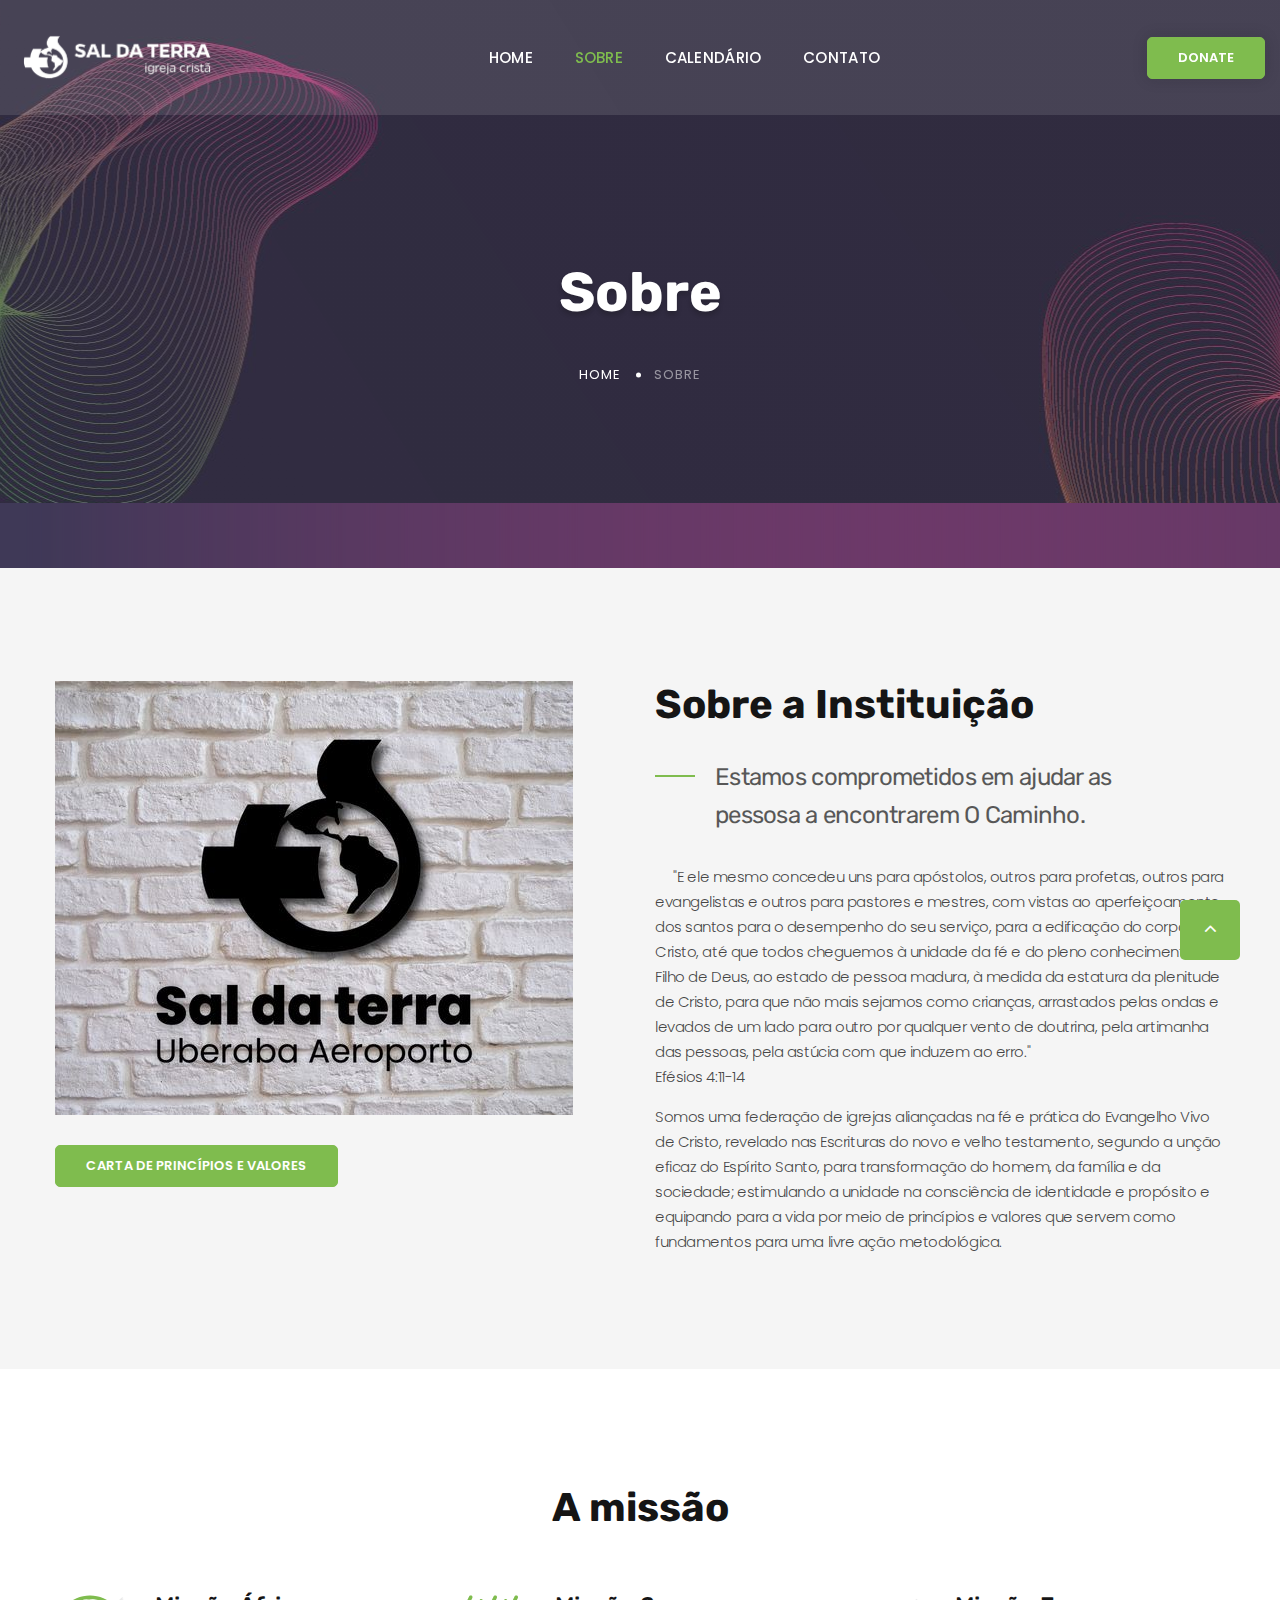
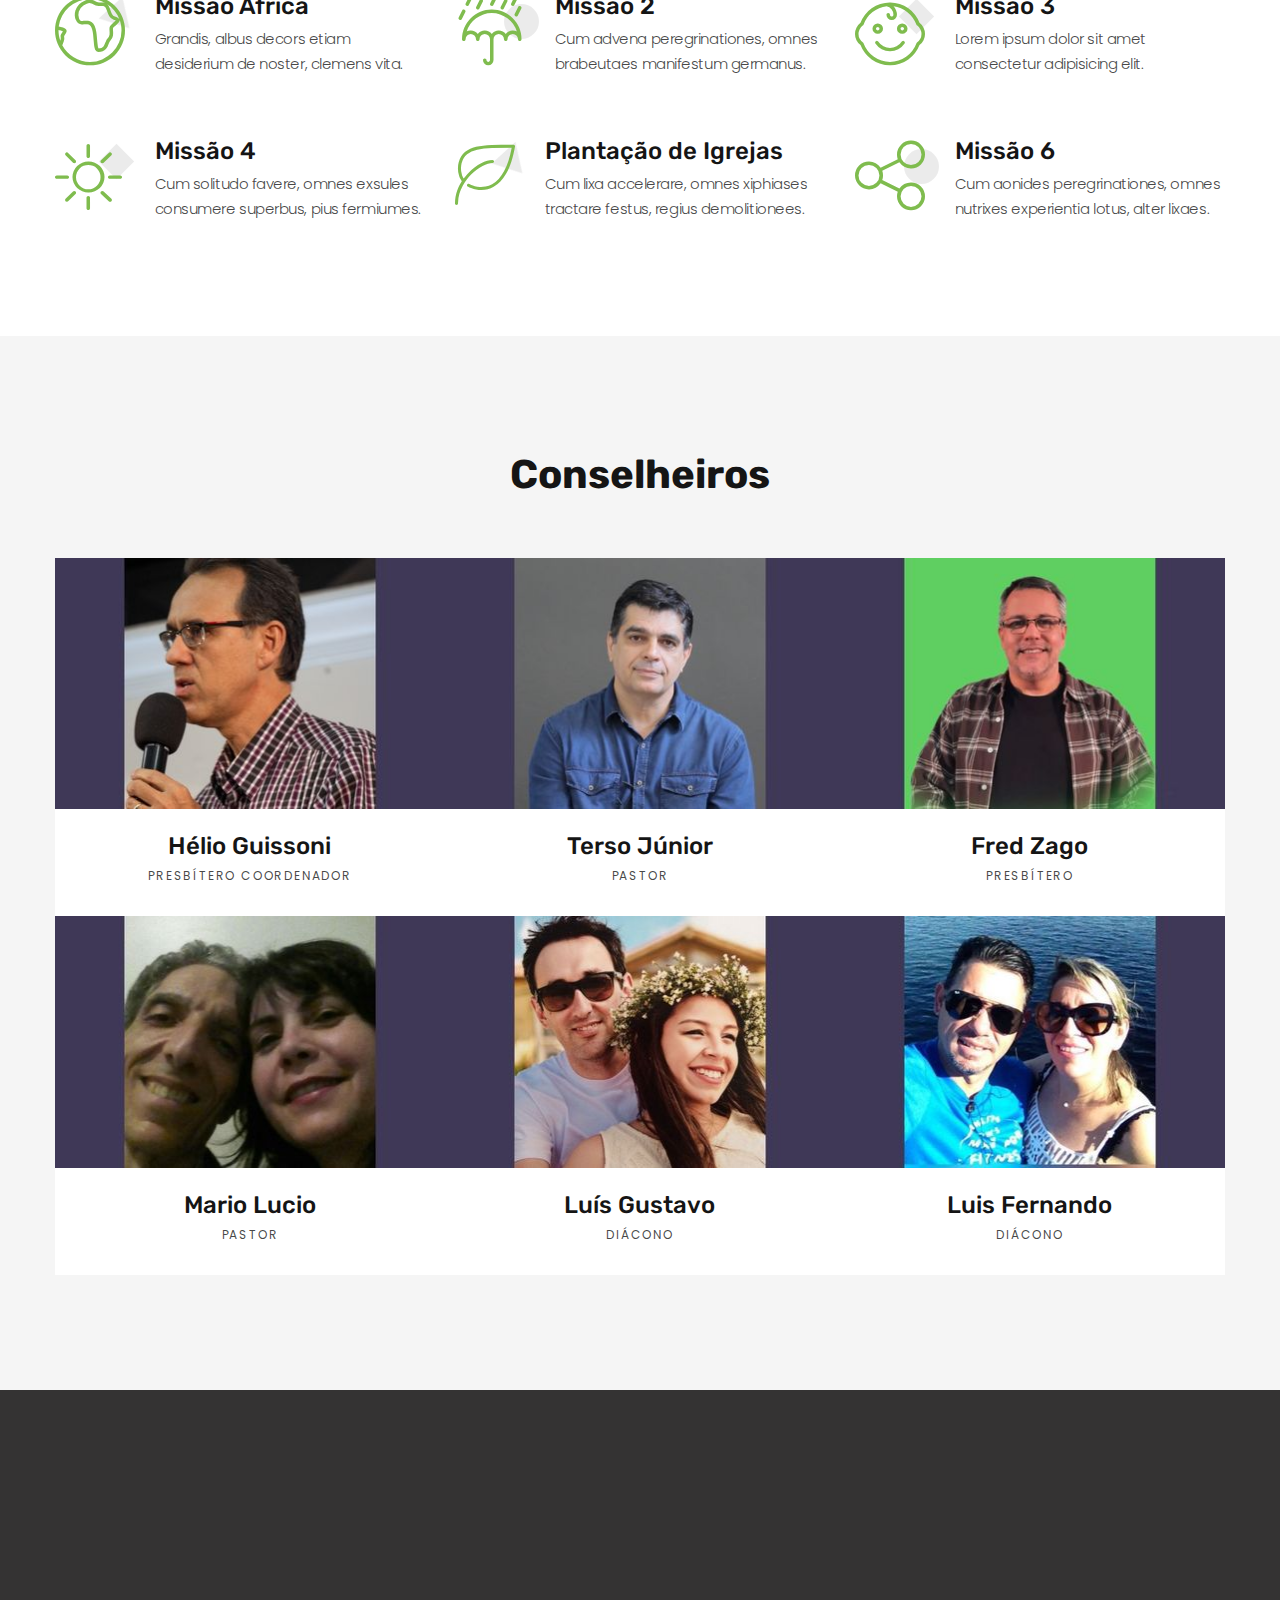
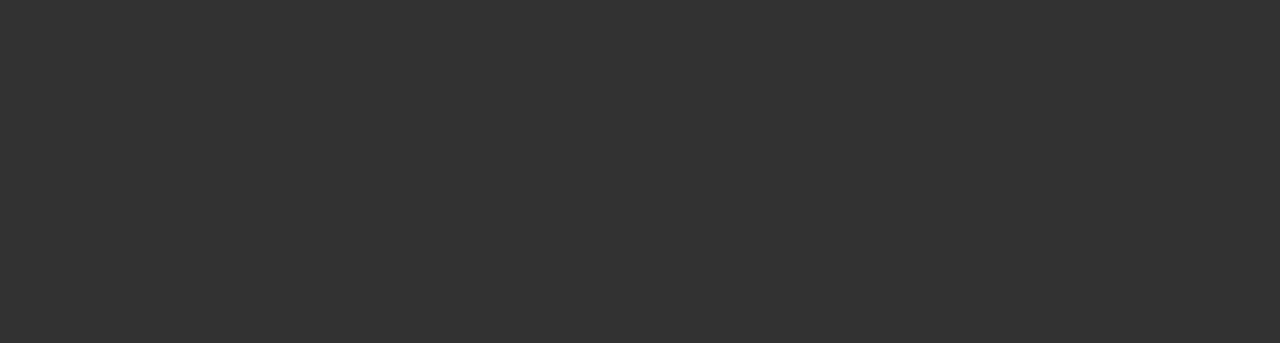
==== commit d5c60773: "img conselho" ====
--- a/about-us.html
+++ b/about-us.html
@@ -212,7 +212,7 @@
                 <ul class="team-classic-soc-list">
                   <li><a class="icon icon-md fa-facebook" href="#"></a></li>
                   <li><a class="icon icon-md fa-instagram" href="#"></a></li>
-                  <li><a class="icon icon-md fa-twitter" href="#"></a></li>
+                  <li><a class="icon icon-md fa-whatsapp" href="#"></a></li>
                 </ul>
               </div>
               <div class="team-classic-caption">
@@ -228,7 +228,7 @@
                 <ul class="team-classic-soc-list">
                   <li><a class="icon icon-md fa-facebook" href="#"></a></li>
                   <li><a class="icon icon-md fa-instagram" href="#"></a></li>
-                  <li><a class="icon icon-md fa-twitter" href="#"></a></li>
+                  <li><a class="icon icon-md fa-whatsapp" href="#"></a></li>
                 </ul>
               </div>
               <div class="team-classic-caption">
@@ -244,7 +244,7 @@
                 <ul class="team-classic-soc-list">
                   <li><a class="icon icon-md fa-facebook" href="#"></a></li>
                   <li><a class="icon icon-md fa-instagram" href="#"></a></li>
-                  <li><a class="icon icon-md fa-twitter" href="#"></a></li>
+                  <li><a class="icon icon-md fa-whatsapp" href="#"></a></li>
                 </ul>
               </div>
               <div class="team-classic-caption">
@@ -260,7 +260,7 @@
                 <ul class="team-classic-soc-list">
                   <li><a class="icon icon-md fa-facebook" href="#"></a></li>
                   <li><a class="icon icon-md fa-instagram" href="#"></a></li>
-                  <li><a class="icon icon-md fa-twitter" href="#"></a></li>
+                  <li><a class="icon icon-md fa-whatsapp" href="#"></a></li>
                 </ul>
               </div>
               <div class="team-classic-caption">
@@ -276,7 +276,7 @@
                 <ul class="team-classic-soc-list">
                   <li><a class="icon icon-md fa-facebook" href="#"></a></li>
                   <li><a class="icon icon-md fa-instagram" href="#"></a></li>
-                  <li><a class="icon icon-md fa-twitter" href="#"></a></li>
+                  <li><a class="icon icon-md fa-whatsapp" href="#"></a></li>
                 </ul>
               </div>
               <div class="team-classic-caption">
@@ -292,7 +292,7 @@
                 <ul class="team-classic-soc-list">
                   <li><a class="icon icon-md fa-facebook" href="#"></a></li>
                   <li><a class="icon icon-md fa-instagram" href="#"></a></li>
-                  <li><a class="icon icon-md fa-twitter" href="#"></a></li>
+                  <li><a class="icon icon-md fa-whatsapp" href="#"></a></li>
                 </ul>
               </div>
               <div class="team-classic-caption">
--- a/css/style.css
+++ b/css/style.css
@@ -7375,7 +7375,8 @@
 }
 .calendar {
     position: relative;
-	margin-right: 35px;
+	margin-left: 15px;
+	margin-right: 15px;
 	margin-bottom: 30px;
 }
 .mes{
